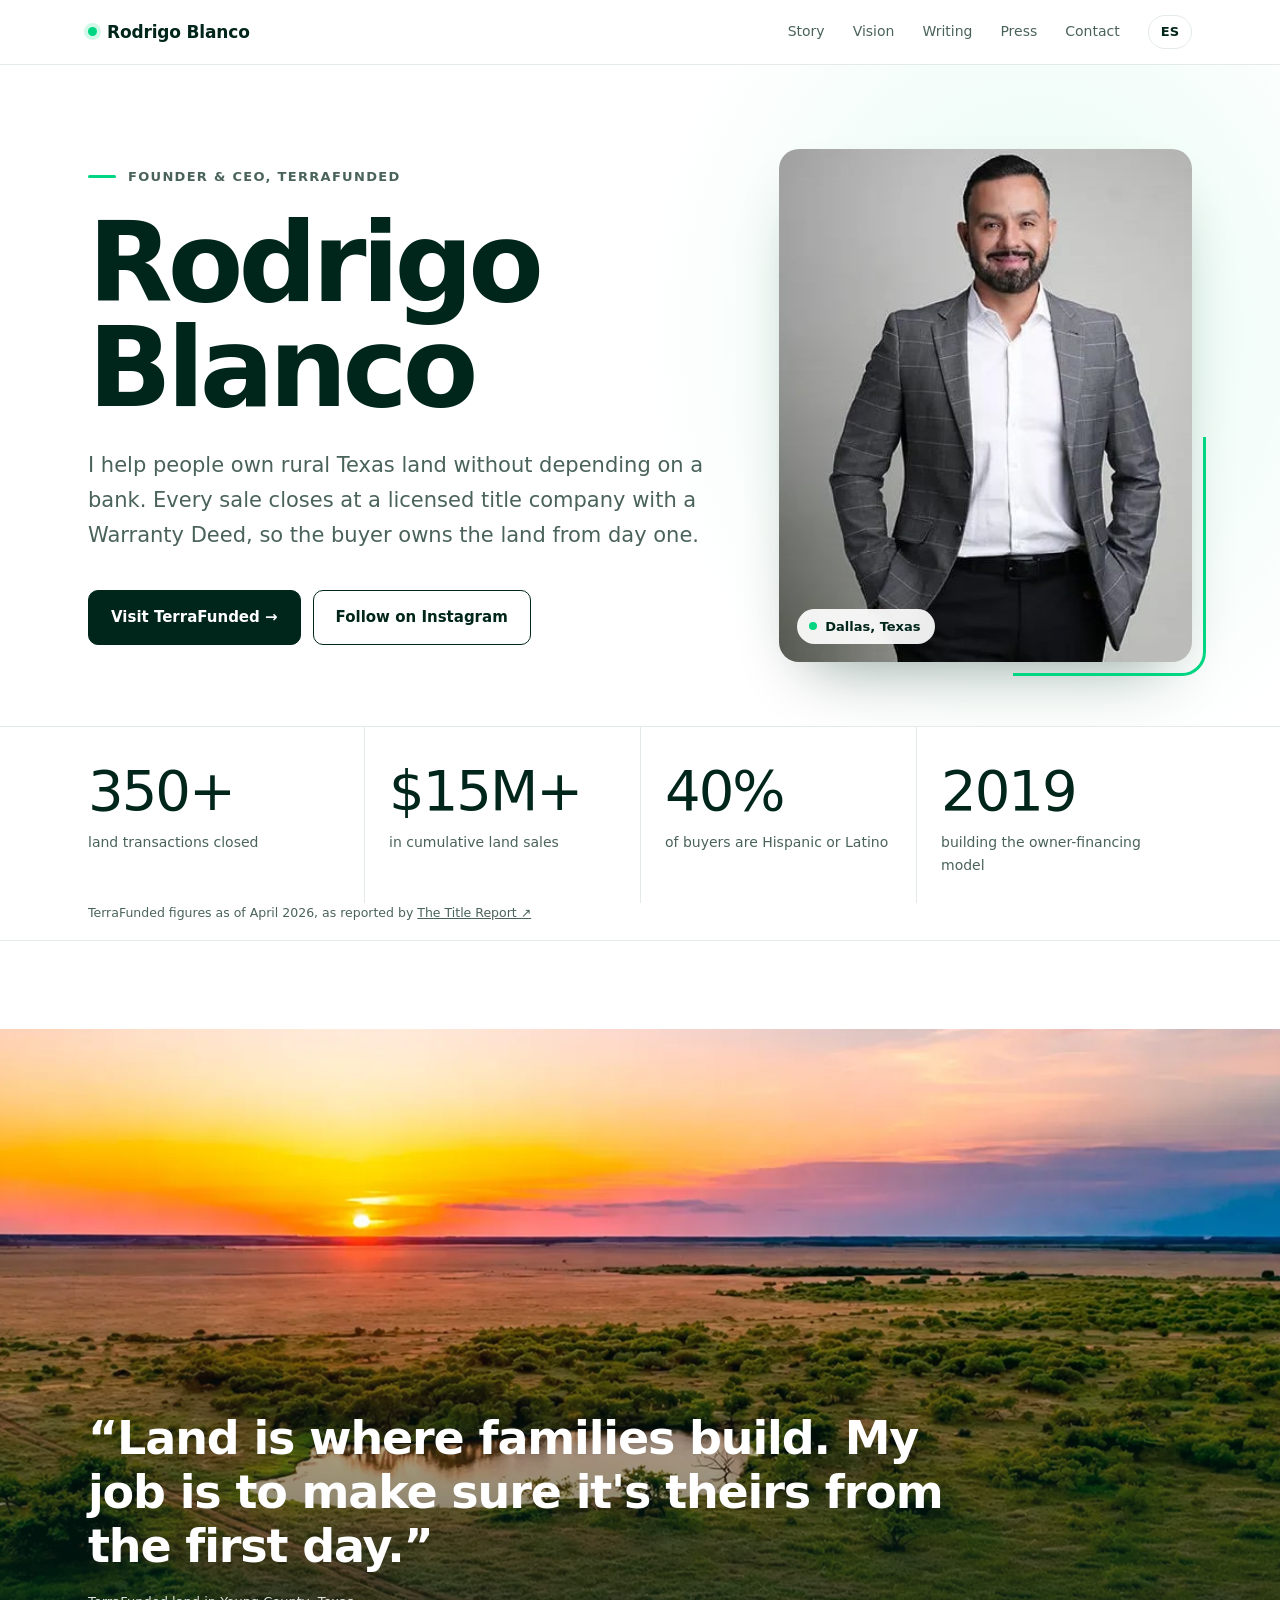
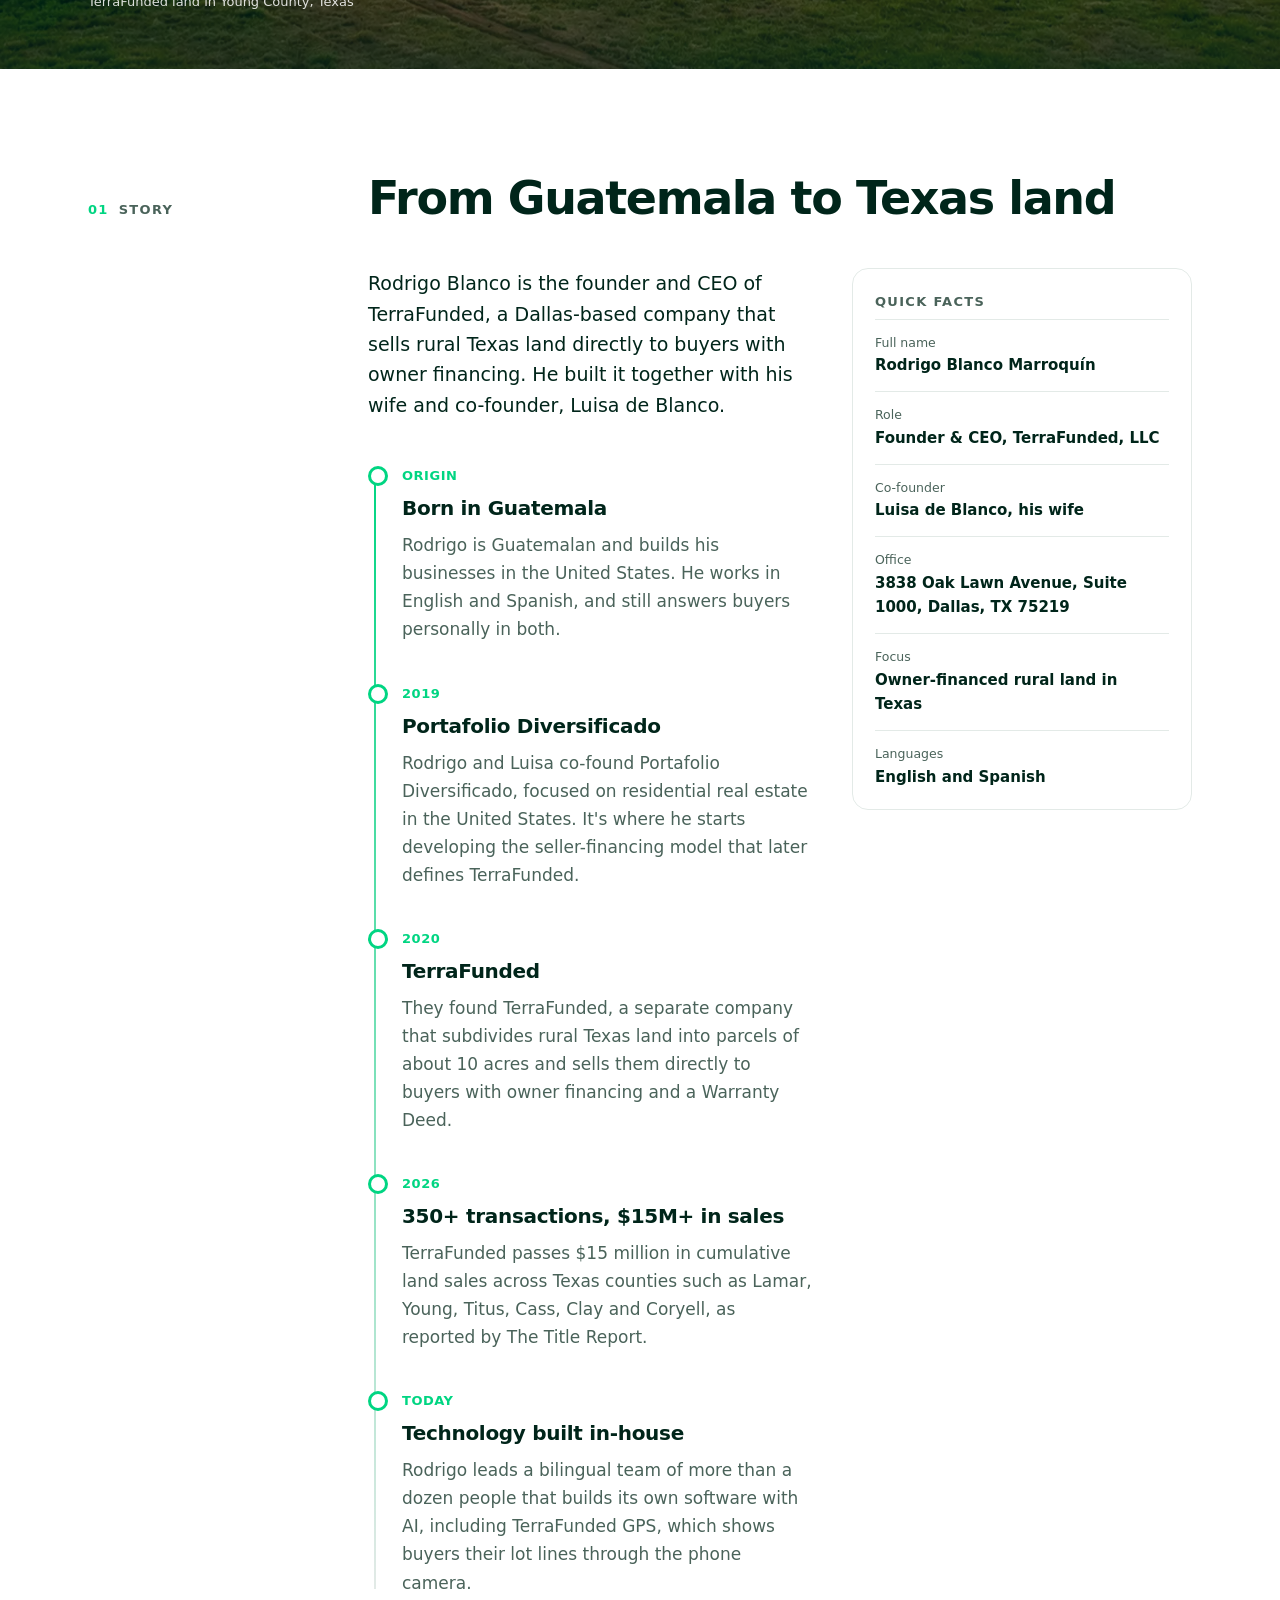
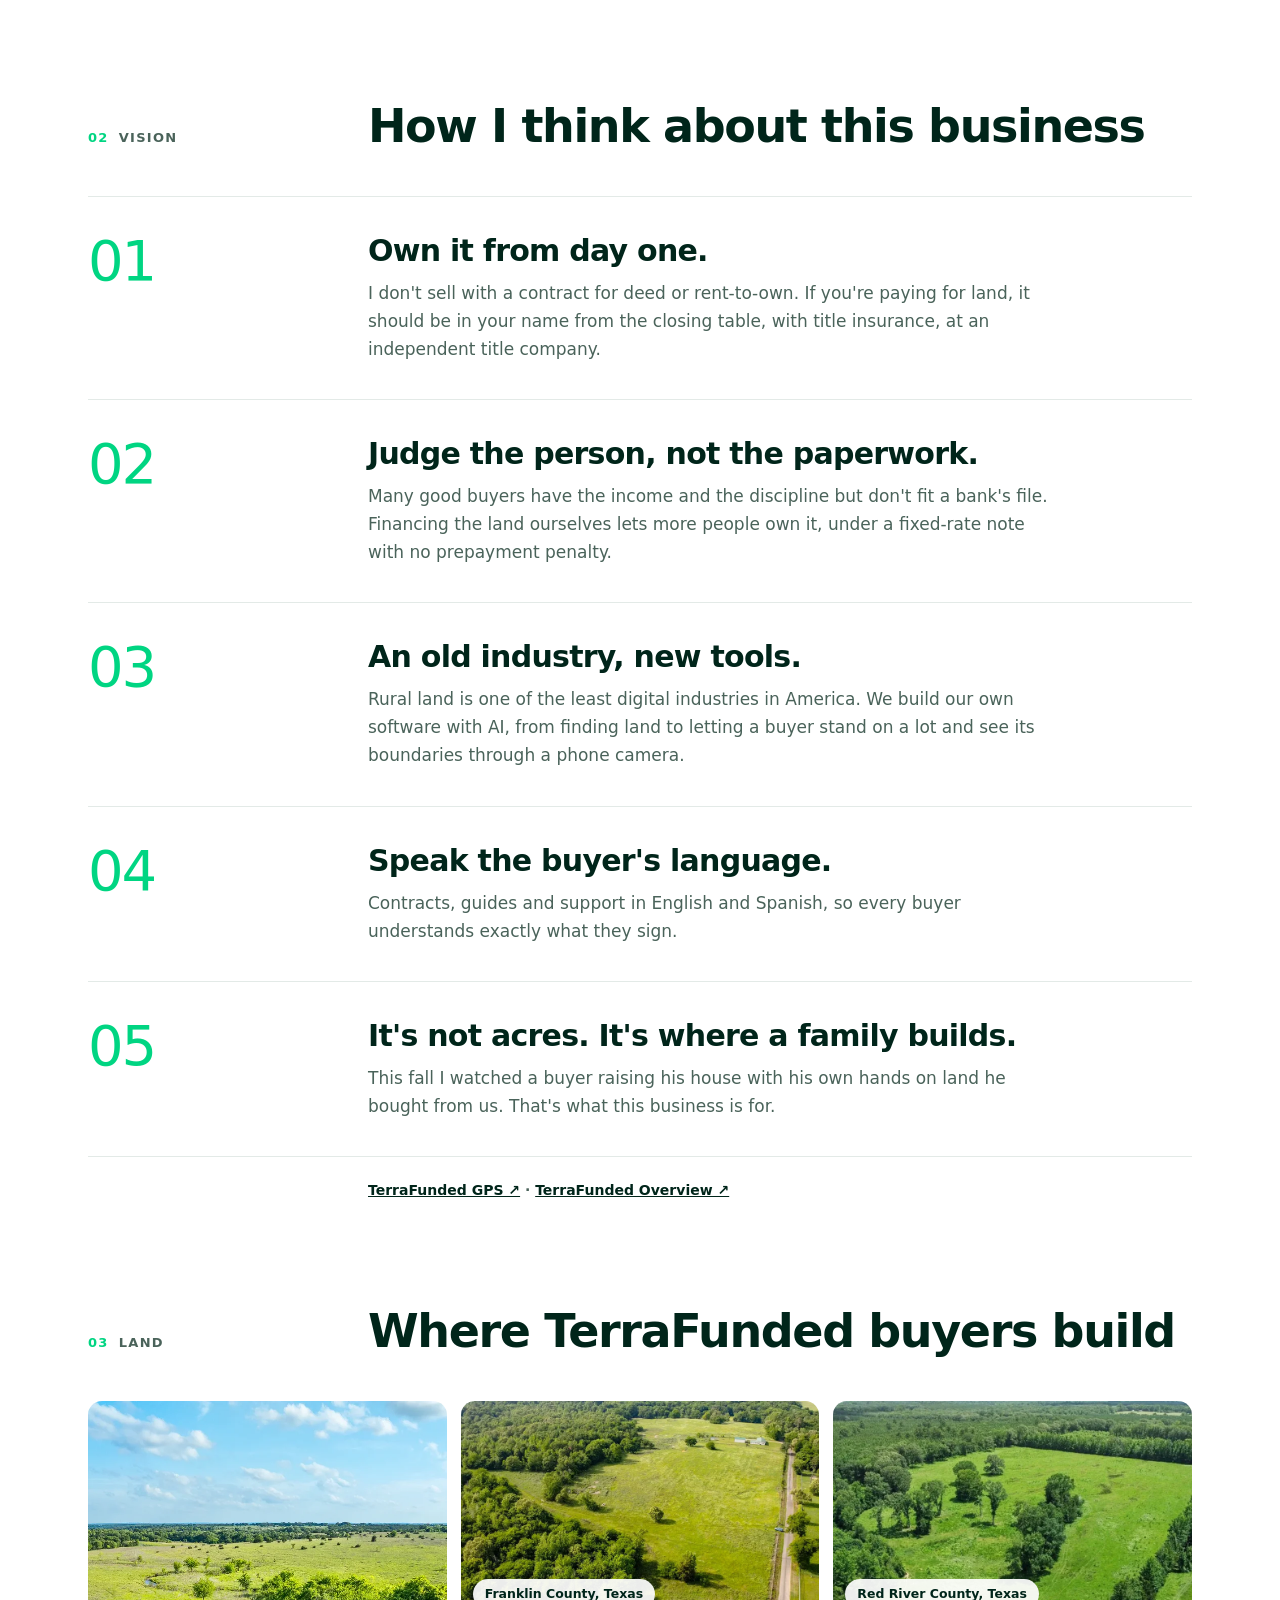
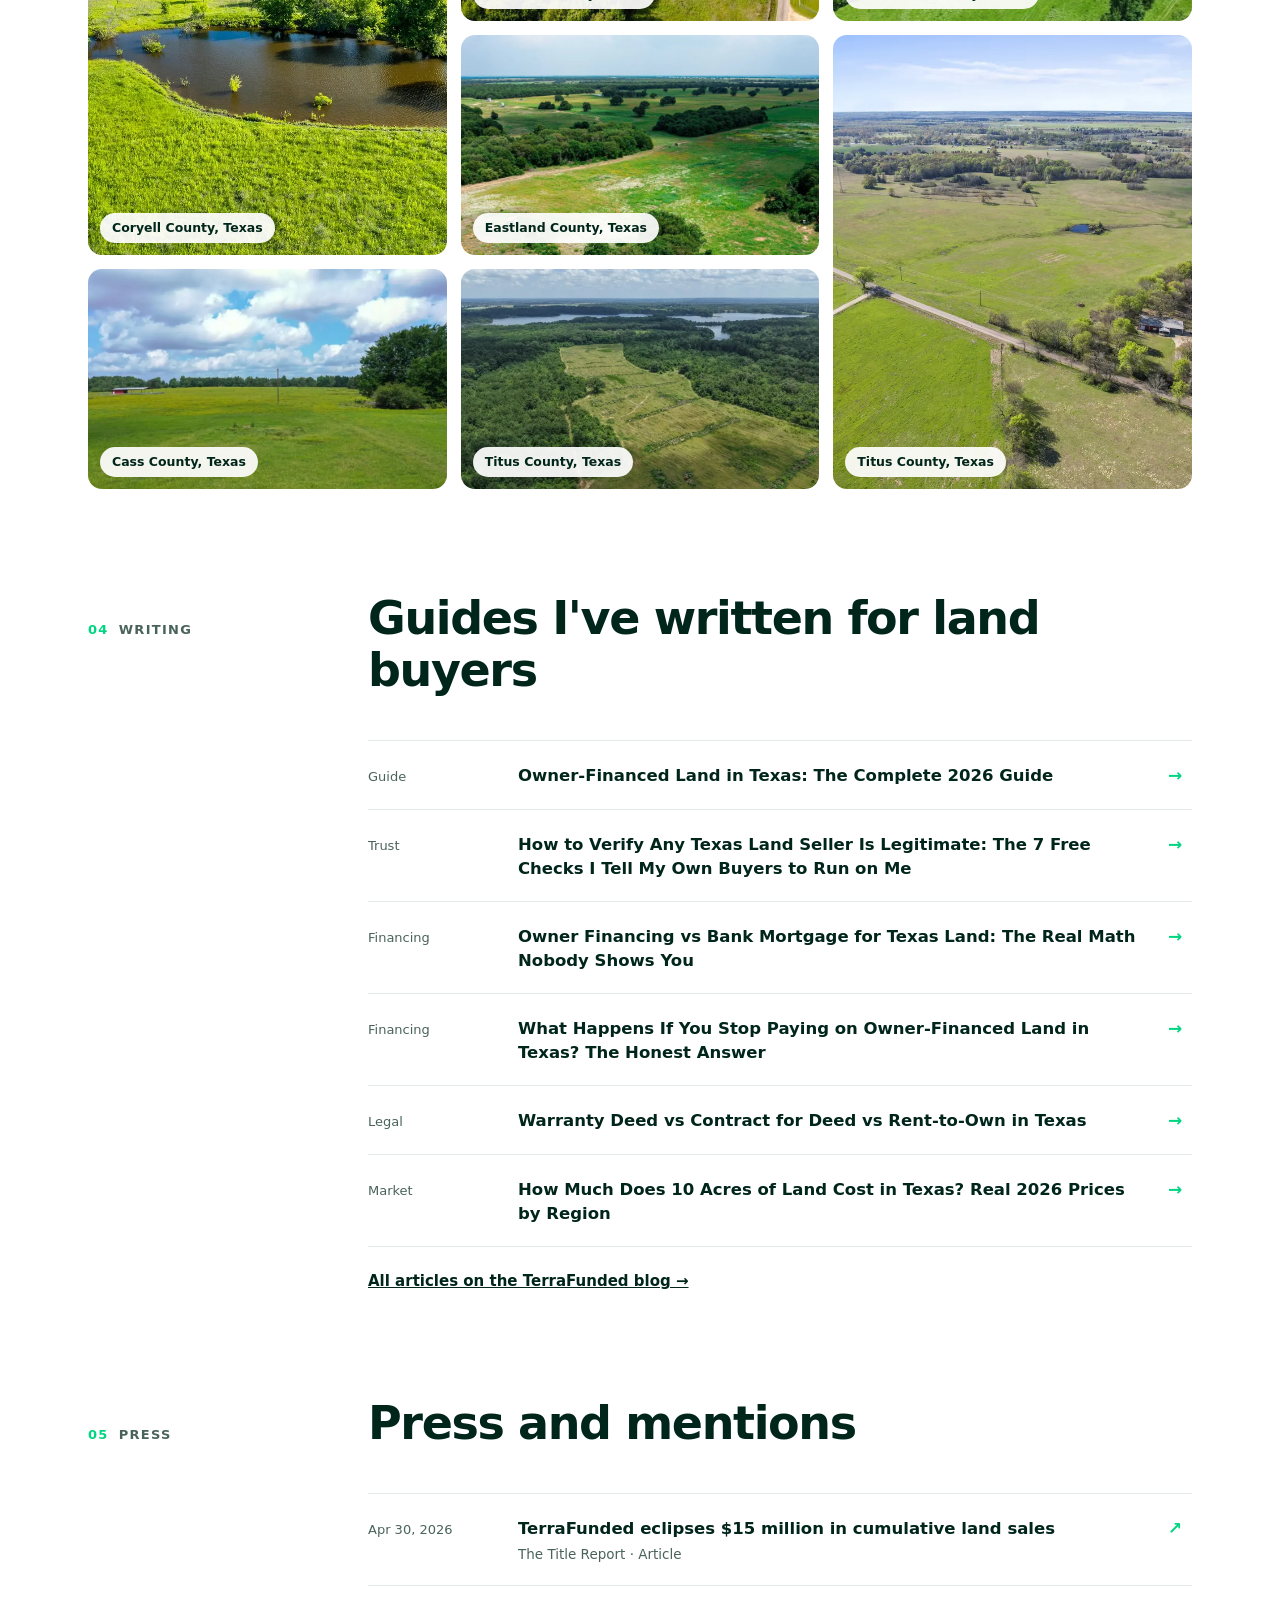
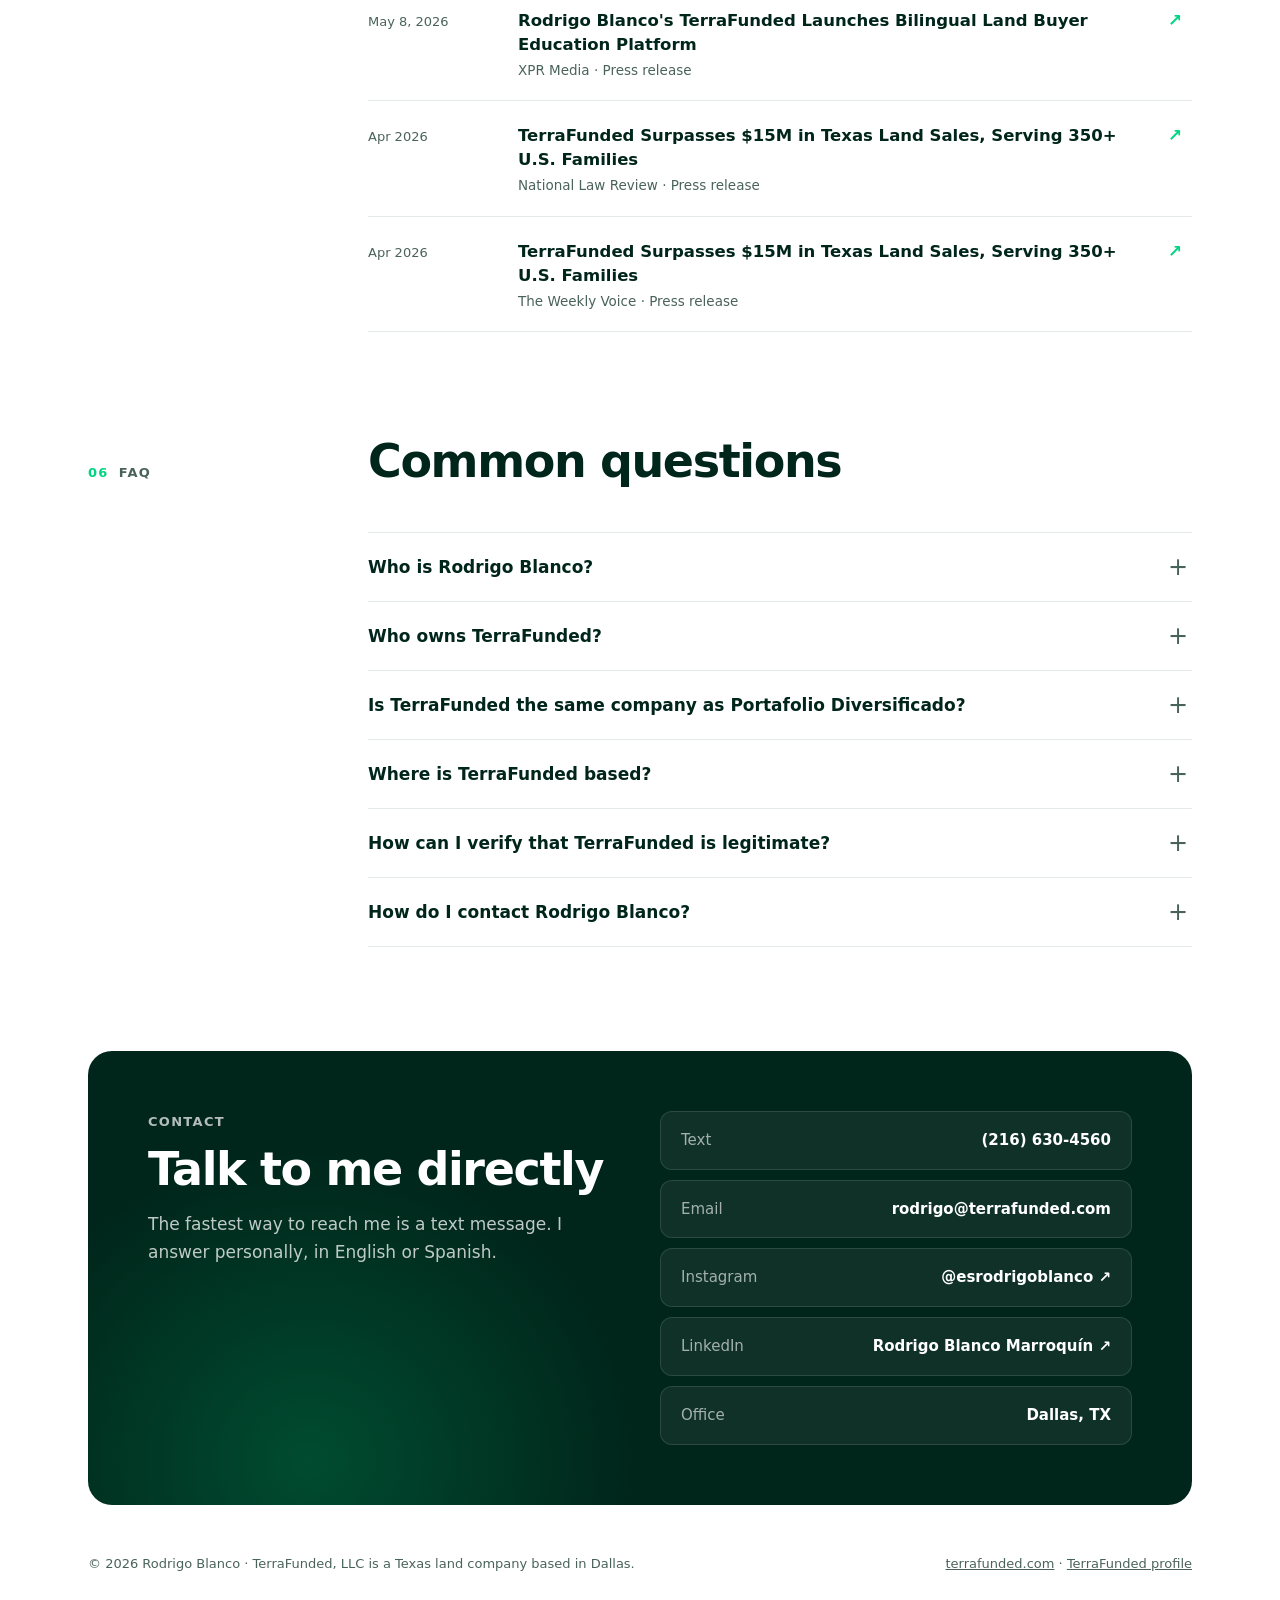
==== index.html @ 0d70174f "feat: personal site for Rodrigo Blanco (EN/ES) with profile schema Static bilingual site: story time" ====
<!DOCTYPE html>
<html lang="en">
<head>
<meta charset="utf-8">
<meta name="viewport" content="width=device-width, initial-scale=1">
<title>Rodrigo Blanco | Founder &amp; CEO of TerraFunded</title>
<meta name="description" content="Rodrigo Blanco is the founder and CEO of TerraFunded, a Dallas company that sells rural Texas land directly to buyers with owner financing. 350+ land transactions and $15M+ in sales.">
<link rel="canonical" href="https://esrodrigoblanco.com/">
<link rel="alternate" hreflang="en" href="https://esrodrigoblanco.com/">
<link rel="alternate" hreflang="es" href="https://esrodrigoblanco.com/es/">
<link rel="alternate" hreflang="x-default" href="https://esrodrigoblanco.com/">
<link rel="me" href="https://www.linkedin.com/in/rodrigoblancomarroquin/">
<link rel="me" href="https://www.instagram.com/esrodrigoblanco/">
<link rel="me" href="https://terrafunded.com/authors/rodrigo-blanco">
<meta name="author" content="Rodrigo Blanco">
<meta name="robots" content="index, follow, max-image-preview:large">
<meta name="theme-color" content="#ffffff">
<meta property="og:type" content="profile">
<meta property="og:site_name" content="Rodrigo Blanco">
<meta property="profile:first_name" content="Rodrigo">
<meta property="profile:last_name" content="Blanco">
<meta property="og:title" content="Rodrigo Blanco | Founder &amp; CEO of TerraFunded">
<meta property="og:description" content="Rodrigo Blanco is the founder and CEO of TerraFunded, a Dallas company that sells rural Texas land directly to buyers with owner financing. 350+ land transactions and $15M+ in sales.">
<meta property="og:url" content="https://esrodrigoblanco.com/">
<meta property="og:image" content="https://esrodrigoblanco.com/og-rodrigo-blanco.jpg">
<meta property="og:image:width" content="1200">
<meta property="og:image:height" content="630">
<meta property="og:locale" content="en_US">
<meta name="twitter:card" content="summary_large_image">
<link rel="icon" href="/favicon.svg" type="image/svg+xml">
<link rel="preload" href="/fonts/montserrat-latin-800-normal.woff2" as="font" type="font/woff2" crossorigin>
<style>@font-face{font-family:Montserrat;font-weight:300;font-display:swap;src:url(/fonts/montserrat-latin-300-normal.woff2) format('woff2')}
@font-face{font-family:Montserrat;font-weight:400;font-display:swap;src:url(/fonts/montserrat-latin-400-normal.woff2) format('woff2')}
@font-face{font-family:Montserrat;font-weight:500;font-display:swap;src:url(/fonts/montserrat-latin-500-normal.woff2) format('woff2')}
@font-face{font-family:Montserrat;font-weight:600;font-display:swap;src:url(/fonts/montserrat-latin-600-normal.woff2) format('woff2')}
@font-face{font-family:Montserrat;font-weight:700;font-display:swap;src:url(/fonts/montserrat-latin-700-normal.woff2) format('woff2')}
@font-face{font-family:Montserrat;font-weight:800;font-display:swap;src:url(/fonts/montserrat-latin-800-normal.woff2) format('woff2')}
:root{--deep:#00251A;--green:#00D582;--soft:#4A635A;--line:#E3EAE7;--tint:#F4F8F6;--max:1160px}
*{box-sizing:border-box;margin:0;padding:0}
html{scroll-behavior:smooth;-webkit-text-size-adjust:100%;scroll-padding-top:72px}
body{font-family:Montserrat,system-ui,sans-serif;color:var(--deep);background:#fff;line-height:1.65;font-size:17px;font-variant-numeric:tabular-nums;-webkit-font-smoothing:antialiased}
a{color:inherit}
img{display:block;max-width:100%;height:auto}
.wrap{max-width:var(--max);margin:0 auto;padding:0 28px}

/* reveal */
.rv{opacity:0;transform:translateY(18px);transition:opacity .7s ease,transform .7s cubic-bezier(.2,.7,.2,1)}
.rv.in{opacity:1;transform:none}
@media (prefers-reduced-motion:reduce){.rv{opacity:1;transform:none;transition:none}html{scroll-behavior:auto}}

/* nav */
header.nav{position:sticky;top:0;z-index:20;background:rgba(255,255,255,.86);backdrop-filter:saturate(1.4) blur(14px);-webkit-backdrop-filter:saturate(1.4) blur(14px);border-bottom:1px solid var(--line)}
.nav .wrap{display:flex;align-items:center;justify-content:space-between;height:64px;gap:24px}
.brand{font-weight:700;text-decoration:none;letter-spacing:-.01em;display:flex;align-items:center;gap:10px}
.brand i{width:9px;height:9px;border-radius:50%;background:var(--green);box-shadow:0 0 0 4px rgba(0,213,130,.18)}
.nav nav{display:flex;gap:28px;align-items:center;font-size:14px;font-weight:500}
.nav nav a{text-decoration:none;color:var(--soft);transition:color .15s}
.nav nav a:hover{color:var(--deep)}
.nav .lang{border:1px solid var(--line);border-radius:999px;padding:5px 12px;color:var(--deep)!important;font-weight:600;font-size:13px}

/* hero */
.hero{padding:84px 0 64px;position:relative;overflow:hidden}
.hero:before{content:"";position:absolute;right:-12%;top:-30%;width:62%;height:140%;background:radial-gradient(closest-side,rgba(0,213,130,.10),rgba(0,213,130,0));pointer-events:none}
.hero .wrap{display:grid;grid-template-columns:1.2fr .8fr;gap:72px;align-items:center;position:relative}
.eyebrow{font-size:13px;font-weight:600;letter-spacing:.1em;text-transform:uppercase;color:var(--soft);display:flex;align-items:center;gap:12px}
.eyebrow:before{content:"";width:28px;height:3px;background:var(--green);border-radius:2px}
h1{font-size:clamp(54px,8.6vw,112px);line-height:.95;font-weight:800;letter-spacing:-.045em;margin:24px 0 28px}
.lede{font-size:clamp(18px,2vw,21px);color:var(--soft);max-width:31em}
.ctas{display:flex;gap:12px;margin-top:38px;flex-wrap:wrap}
.btn{display:inline-flex;align-items:center;gap:8px;padding:14px 22px;border-radius:10px;font-weight:600;font-size:15px;text-decoration:none;border:1px solid var(--deep);transition:transform .15s ease,box-shadow .15s ease;background:#fff}
.btn:hover{transform:translateY(-1px);box-shadow:0 8px 24px -12px rgba(0,37,26,.35)}
.btn.primary{background:var(--deep);color:#fff}
.portrait{position:relative;justify-self:end;width:100%;max-width:420px}
.portrait img{width:100%;border-radius:20px;background:#d9dcdb;box-shadow:0 30px 60px -30px rgba(0,37,26,.45)}
.portrait:after{content:"";position:absolute;right:-14px;bottom:-14px;width:46%;height:46%;border-right:3px solid var(--green);border-bottom:3px solid var(--green);border-radius:0 0 24px 0;pointer-events:none}
.pin{position:absolute;left:18px;bottom:18px;background:rgba(255,255,255,.92);backdrop-filter:blur(8px);-webkit-backdrop-filter:blur(8px);border-radius:999px;padding:7px 14px 7px 12px;font-size:13px;font-weight:600;display:flex;align-items:center;gap:8px}
.pin:before{content:"";width:8px;height:8px;border-radius:50%;background:var(--green)}

/* stats */
.stats{border-top:1px solid var(--line);border-bottom:1px solid var(--line)}
.stats .grid{display:grid;grid-template-columns:repeat(4,1fr)}
.stat{padding:36px 24px 26px;border-left:1px solid var(--line)}
.stat:first-child{border-left:0;padding-left:0}
.stat:nth-child(2){transition-delay:.08s}.stat:nth-child(3){transition-delay:.16s}.stat:nth-child(4){transition-delay:.24s}
.stat b{display:block;font-size:clamp(36px,4.4vw,56px);font-weight:300;letter-spacing:-.035em;line-height:1}
.stat span{display:block;margin-top:12px;font-size:14px;color:var(--soft)}
.note{font-size:12.5px;color:var(--soft);padding:0 0 16px}

/* band */
.band{position:relative;margin-top:88px;height:min(78vh,640px);min-height:420px;overflow:hidden;color:#fff}
.band img{position:absolute;inset:0;width:100%;height:100%;object-fit:cover}
.band:after{content:"";position:absolute;inset:0;background:linear-gradient(180deg,rgba(0,37,26,0) 35%,rgba(0,37,26,.72) 100%)}
.band-txt{position:absolute;left:0;right:0;bottom:56px;z-index:1}
.band-txt p{font-size:clamp(26px,3.6vw,46px);font-weight:600;line-height:1.18;letter-spacing:-.025em;max-width:20em}
.band-txt span{display:block;margin-top:18px;font-size:13px;font-weight:500;opacity:.85}

/* sections */
section.block{padding:104px 0 0}
.head{display:grid;grid-template-columns:240px 1fr;gap:40px;margin-bottom:44px;align-items:baseline}
.k{font-size:13px;font-weight:600;letter-spacing:.1em;text-transform:uppercase;color:var(--soft)}
.k em{font-style:normal;color:var(--green);margin-right:10px}
h2{font-size:clamp(30px,3.8vw,46px);line-height:1.12;font-weight:700;letter-spacing:-.03em}

/* story */
.story{display:grid;grid-template-columns:240px 1fr 340px;gap:40px}
.story>div{grid-column:2}
.story .facts{grid-column:3}
.intro{font-size:19px;line-height:1.6;margin-bottom:40px;max-width:34em}
.tl{list-style:none;position:relative;padding-left:34px}
.tl:before{content:"";position:absolute;left:6px;top:8px;bottom:8px;width:2px;background:linear-gradient(var(--green),var(--line))}
.tl li{position:relative;padding-bottom:34px}
.tl li:last-child{padding-bottom:0}
.tl li:before{content:"";position:absolute;left:-34px;top:6px;width:14px;height:14px;border-radius:50%;background:#fff;border:3px solid var(--green)}
.when{font-size:13px;font-weight:700;color:var(--green);letter-spacing:.04em;text-transform:uppercase}
.tl h3{font-size:20px;font-weight:700;letter-spacing:-.015em;margin:4px 0 6px}
.tl p{color:var(--soft);max-width:36em}
dl.facts{border:1px solid var(--line);border-radius:16px;padding:6px 22px;align-self:start;position:sticky;top:96px}
dl.facts h3{font-size:13px;font-weight:600;letter-spacing:.1em;text-transform:uppercase;color:var(--soft);padding:16px 0 6px}
dl.facts div{padding:13px 0;border-top:1px solid var(--line)}
dl.facts dt{font-size:12.5px;color:var(--soft)}
dl.facts dd{font-weight:600;font-size:15px}

/* vision */
.vision{list-style:none;border-top:1px solid var(--line)}
.vision li{display:grid;grid-template-columns:240px 1fr;gap:40px;padding:36px 0;border-bottom:1px solid var(--line)}
.vn{font-size:56px;font-weight:200;line-height:1;color:var(--green);letter-spacing:-.04em}
.vision h3{font-size:clamp(22px,2.6vw,30px);font-weight:700;letter-spacing:-.025em;line-height:1.2;margin-bottom:10px}
.vision p{color:var(--soft);font-size:17px;max-width:40em}
.techl{margin:22px 0 0 280px;font-size:14px;font-weight:600;color:var(--soft)}
.techl a{color:var(--deep)}

/* gallery */
.gallery{display:grid;grid-template-columns:repeat(3,1fr);grid-auto-rows:220px;gap:14px}
.gallery figure{position:relative;overflow:hidden;border-radius:14px;background:var(--tint)}
.gallery figure.tall{grid-row:span 2}
.gallery img{width:100%;height:100%;object-fit:cover;transition:transform 1.2s cubic-bezier(.2,.7,.2,1)}
.gallery figure:hover img{transform:scale(1.04)}
.gallery figcaption{position:absolute;left:12px;bottom:12px;background:rgba(255,255,255,.92);border-radius:999px;padding:5px 12px;font-size:12.5px;font-weight:600}

/* rows */
.rows{list-style:none;border-top:1px solid var(--line);margin-left:280px}
.rows li{border-bottom:1px solid var(--line)}
.rows a{display:grid;grid-template-columns:130px 1fr 24px;gap:20px;padding:20px 0;text-decoration:none;align-items:baseline}
.rows a:hover .t{color:var(--soft)}
.rows a:hover .arr{transform:translateX(3px)}
.rows .tag{font-size:13px;color:var(--soft);font-weight:500}
.rows .t{font-weight:600;font-size:16.5px;line-height:1.45}
.rows .t small{display:block;font-weight:400;font-size:13.5px;color:var(--soft);margin-top:4px}
.rows .arr{color:var(--green);font-weight:700;transition:transform .15s}
.more{display:inline-block;margin:22px 0 0 280px;font-weight:600;font-size:15px}

/* faq */
.faq{margin-left:280px}
details{border-bottom:1px solid var(--line)}
details:first-of-type{border-top:1px solid var(--line)}
summary{list-style:none;cursor:pointer;padding:20px 40px 20px 0;font-weight:600;font-size:17px;position:relative}
summary::-webkit-details-marker{display:none}
summary:after{content:"+";position:absolute;right:4px;top:15px;font-size:24px;font-weight:300;color:var(--soft)}
details[open] summary:after{content:"−"}
details p{padding:0 0 22px;color:var(--soft);max-width:44em}

/* contact */
.contact{margin-top:104px;background:var(--deep);color:#fff;border-radius:24px;padding:60px;display:grid;grid-template-columns:1fr 1fr;gap:40px;position:relative;overflow:hidden}
.contact:before{content:"";position:absolute;left:-10%;bottom:-60%;width:60%;height:140%;background:radial-gradient(closest-side,rgba(0,213,130,.22),rgba(0,213,130,0));pointer-events:none}
.contact>*{position:relative}
.contact .k{color:rgba(255,255,255,.7)}
.contact h2{margin-top:12px}
.cp{color:rgba(255,255,255,.75);margin-top:14px;max-width:26em}
.channels{display:grid;gap:10px;align-content:start}
.channels a,.channels div{display:flex;justify-content:space-between;gap:16px;background:rgba(255,255,255,.06);border:1px solid rgba(255,255,255,.12);border-radius:12px;padding:16px 20px;text-decoration:none;font-weight:600;font-size:15px;transition:background .15s}
.channels a:hover{background:rgba(255,255,255,.11)}
.channels span{color:rgba(255,255,255,.62);font-weight:500}
footer{padding:48px 0 56px;font-size:13px;color:var(--soft)}
footer .wrap{display:flex;justify-content:space-between;gap:20px;flex-wrap:wrap}
footer a{color:var(--soft)}

@media (max-width:1000px){
 .story{grid-template-columns:1fr}
 .story>div,.story .facts{grid-column:auto}
 dl.facts{position:static}
 .rows,.faq{margin-left:0}
 .more,.techl{margin-left:0}
 .vision li{grid-template-columns:90px 1fr;gap:20px}
 .vn{font-size:40px}
 .head{grid-template-columns:1fr;gap:12px;margin-bottom:30px}
}
@media (max-width:820px){
 .nav nav a:not(.lang){display:none}
 .hero{padding:44px 0 48px}
 .hero .wrap{grid-template-columns:1fr;gap:44px}
 .portrait{justify-self:start;max-width:340px}
 .stats .grid{grid-template-columns:1fr 1fr}
 .stat{padding:26px 16px 22px 0;border-left:0;border-top:1px solid var(--line)}
 .stat:nth-child(-n+2){border-top:0}
 .stat:nth-child(even){padding-left:18px;border-left:1px solid var(--line)}
 .band{margin-top:64px;height:520px;min-height:0}
 .band-txt{bottom:36px}
 section.block{padding-top:80px}
 .gallery{grid-template-columns:1fr 1fr;grid-auto-rows:160px;gap:10px}
 .contact{grid-template-columns:1fr;padding:34px 24px;margin-top:80px;gap:28px}
 .rows a{grid-template-columns:1fr 20px;gap:6px 14px}
 .rows .tag{grid-column:1/-1}
}
@media (max-width:440px){
 .wrap{padding:0 20px}
 .gallery{grid-template-columns:1fr;grid-auto-rows:200px}
 .gallery figure.tall{grid-row:span 1}
 .channels a,.channels div{flex-direction:column;gap:2px}
 .vision li{grid-template-columns:1fr;gap:8px}
}
</style>
<script type="application/ld+json">
{
 "@context": "https://schema.org",
 "@graph": [
  {
   "@type": "WebSite",
   "@id": "https://esrodrigoblanco.com/#website",
   "url": "https://esrodrigoblanco.com/",
   "name": "Rodrigo Blanco",
   "inLanguage": [
    "en",
    "es"
   ],
   "about": {
    "@id": "https://esrodrigoblanco.com/#person"
   }
  },
  {
   "@type": "ProfilePage",
   "@id": "https://esrodrigoblanco.com/#profilepage",
   "url": "https://esrodrigoblanco.com/",
   "name": "Rodrigo Blanco | Founder & CEO of TerraFunded",
   "description": "Rodrigo Blanco is the founder and CEO of TerraFunded, a Dallas company that sells rural Texas land directly to buyers with owner financing. 350+ land transactions and $15M+ in sales.",
   "inLanguage": "en",
   "isPartOf": {
    "@id": "https://esrodrigoblanco.com/#website"
   },
   "mainEntity": {
    "@id": "https://esrodrigoblanco.com/#person"
   },
   "dateModified": "2026-11-08"
  },
  {
   "@type": "Person",
   "@id": "https://esrodrigoblanco.com/#person",
   "name": "Rodrigo Blanco",
   "alternateName": "Rodrigo Blanco Marroquín",
   "givenName": "Rodrigo",
   "familyName": "Blanco",
   "jobTitle": "Founder & CEO",
   "description": "Rodrigo Blanco is the founder and CEO of TerraFunded, a Dallas company that sells rural Texas land directly to buyers with owner financing. 350+ land transactions and $15M+ in sales.",
   "url": "https://esrodrigoblanco.com/",
   "image": "https://esrodrigoblanco.com/rodrigo-blanco-square.jpg",
   "email": "mailto:rodrigo@terrafunded.com",
   "worksFor": {
    "@type": "Organization",
    "@id": "https://terrafunded.com/#organization",
    "name": "TerraFunded",
    "legalName": "TerraFunded, LLC",
    "url": "https://terrafunded.com"
   },
   "workLocation": {
    "@type": "Place",
    "address": {
     "@type": "PostalAddress",
     "streetAddress": "3838 Oak Lawn Avenue, Suite 1000",
     "addressLocality": "Dallas",
     "addressRegion": "TX",
     "postalCode": "75219",
     "addressCountry": "US"
    }
   },
   "spouse": {
    "@type": "Person",
    "@id": "https://terrafunded.com/about-us/luisa-de-blanco#person",
    "name": "Luisa de Blanco"
   },
   "knowsAbout": [
    "Owner financing",
    "Seller financing",
    "Rural land in Texas",
    "Land subdivision",
    "Warranty deeds",
    "Real estate notes"
   ],
   "knowsLanguage": [
    "en",
    "es"
   ],
   "sameAs": [
    "https://terrafunded.com/authors/rodrigo-blanco",
    "https://www.linkedin.com/in/rodrigoblancomarroquin/",
    "https://www.instagram.com/esrodrigoblanco/"
   ]
  },
  {
   "@type": "FAQPage",
   "@id": "https://esrodrigoblanco.com/#faq",
   "inLanguage": "en",
   "mainEntity": [
    {
     "@type": "Question",
     "name": "Who is Rodrigo Blanco?",
     "acceptedAnswer": {
      "@type": "Answer",
      "text": "Rodrigo Blanco (Rodrigo Blanco Marroquín) is the founder and CEO of TerraFunded, a Dallas-based company that sells rural Texas land directly to buyers with owner financing. TerraFunded has closed more than 350 land transactions and passed $15 million in cumulative sales."
     }
    },
    {
     "@type": "Question",
     "name": "Who owns TerraFunded?",
     "acceptedAnswer": {
      "@type": "Answer",
      "text": "TerraFunded, LLC was founded in 2020 by Rodrigo Blanco and his wife and co-founder, Luisa de Blanco. Rodrigo serves as Founder & CEO."
     }
    },
    {
     "@type": "Question",
     "name": "Is TerraFunded the same company as Portafolio Diversificado?",
     "acceptedAnswer": {
      "@type": "Answer",
      "text": "No. Rodrigo and Luisa Blanco co-founded both, but they are separate companies. TerraFunded, LLC sells rural Texas land with owner financing. Portafolio Diversificado is focused on residential real estate."
     }
    },
    {
     "@type": "Question",
     "name": "Where is TerraFunded based?",
     "acceptedAnswer": {
      "@type": "Answer",
      "text": "TerraFunded's office is at 3838 Oak Lawn Avenue, Suite 1000, Dallas, TX 75219. Its land is in rural Texas counties such as Lamar, Young, Titus, Cass, Clay and Coryell."
     }
    },
    {
     "@type": "Question",
     "name": "How can I verify that TerraFunded is legitimate?",
     "acceptedAnswer": {
      "@type": "Answer",
      "text": "Every sale closes at an independent, licensed Texas title company, and the buyer receives a recorded Warranty Deed. TerraFunded publishes a step-by-step verification guide at terrafunded.com/verify-terrafunded."
     }
    },
    {
     "@type": "Question",
     "name": "How do I contact Rodrigo Blanco?",
     "acceptedAnswer": {
      "@type": "Answer",
      "text": "By text at (216) 630-4560 or by email at rodrigo@terrafunded.com. Rodrigo answers personally in English and Spanish."
     }
    }
   ]
  }
 ]
}
</script>
</head>
<body>
<header class="nav"><div class="wrap">
 <a class="brand" href="/"><i></i>Rodrigo Blanco</a>
 <nav aria-label="Main"><a href="#story">Story</a><a href="#vision">Vision</a><a href="#writing">Writing</a><a href="#press">Press</a><a href="#contact">Contact</a><a class="lang" href="/es/" hreflang="es" lang="es">ES</a></nav>
</div></header>
<main>
<section class="hero"><div class="wrap">
 <div class="hero-txt">
  <p class="eyebrow">Founder &amp; CEO, TerraFunded</p>
  <h1>Rodrigo<br>Blanco</h1>
  <p class="lede">I help people own rural Texas land without depending on a bank. Every sale closes at a licensed title company with a Warranty Deed, so the buyer owns the land from day one.</p>
  <div class="ctas"><a class="btn primary" href="https://terrafunded.com" rel="noopener">Visit TerraFunded →</a><a class="btn" href="https://www.instagram.com/esrodrigoblanco/" rel="me noopener">Follow on Instagram</a></div>
 </div>
 <div class="portrait"><img src="/rodrigo-blanco.jpg" width="375" height="466" alt="Rodrigo Blanco, founder and CEO of TerraFunded"><span class="pin">Dallas, Texas</span></div>
</div></section>

<div class="stats"><div class="wrap"><div class="grid"><div class="stat rv"><b>350+</b><span>land transactions closed</span></div><div class="stat rv"><b>$15M+</b><span>in cumulative land sales</span></div><div class="stat rv"><b>40%</b><span>of buyers are Hispanic or Latino</span></div><div class="stat rv"><b>2019</b><span>building the owner-financing model</span></div></div>
 <p class="note">TerraFunded figures as of April 2026, as reported by <a href="https://www.thetitlereport.com/TTR/Articles/97176.aspx" rel="noopener">The Title Report ↗</a></p></div></div>

<section class="band" aria-label="TerraFunded land in Young County, Texas">
 <img src="/land/young-county-sunset.webp" width="1550" height="700" alt="TerraFunded land in Young County, Texas">
 <div class="band-txt wrap"><p class="rv">“Land is where families build. My job is to make sure it&#x27;s theirs from the first day.”</p><span>TerraFunded land in Young County, Texas</span></div>
</section>

<section class="block" id="story"><div class="wrap">
 <div class="head"><p class="k"><em>01</em>Story</p><h2>From Guatemala to Texas land</h2></div>
 <div class="story">
  <div><p class="intro">Rodrigo Blanco is the founder and CEO of TerraFunded, a Dallas-based company that sells rural Texas land directly to buyers with owner financing. He built it together with his wife and co-founder, Luisa de Blanco.</p><ol class="tl"><li class="rv"><span class="when">Origin</span><h3>Born in Guatemala</h3><p>Rodrigo is Guatemalan and builds his businesses in the United States. He works in English and Spanish, and still answers buyers personally in both.</p></li><li class="rv"><span class="when">2019</span><h3>Portafolio Diversificado</h3><p>Rodrigo and Luisa co-found Portafolio Diversificado, focused on residential real estate in the United States. It&#x27;s where he starts developing the seller-financing model that later defines TerraFunded.</p></li><li class="rv"><span class="when">2020</span><h3>TerraFunded</h3><p>They found TerraFunded, a separate company that subdivides rural Texas land into parcels of about 10 acres and sells them directly to buyers with owner financing and a Warranty Deed.</p></li><li class="rv"><span class="when">2026</span><h3>350+ transactions, $15M+ in sales</h3><p>TerraFunded passes $15 million in cumulative land sales across Texas counties such as Lamar, Young, Titus, Cass, Clay and Coryell, as reported by The Title Report.</p></li><li class="rv"><span class="when">Today</span><h3>Technology built in-house</h3><p>Rodrigo leads a bilingual team of more than a dozen people that builds its own software with AI, including TerraFunded GPS, which shows buyers their lot lines through the phone camera.</p></li></ol></div>
  <dl class="facts rv"><h3>Quick facts</h3><div><dt>Full name</dt><dd>Rodrigo Blanco Marroquín</dd></div><div><dt>Role</dt><dd>Founder &amp; CEO, TerraFunded, LLC</dd></div><div><dt>Co-founder</dt><dd>Luisa de Blanco, his wife</dd></div><div><dt>Office</dt><dd>3838 Oak Lawn Avenue, Suite 1000, Dallas, TX 75219</dd></div><div><dt>Focus</dt><dd>Owner-financed rural land in Texas</dd></div><div><dt>Languages</dt><dd>English and Spanish</dd></div></dl>
 </div>
</div></section>

<section class="block" id="vision"><div class="wrap">
 <div class="head"><p class="k"><em>02</em>Vision</p><h2>How I think about this business</h2></div>
 <ol class="vision"><li class="rv"><span class="vn">01</span><div><h3>Own it from day one.</h3><p>I don&#x27;t sell with a contract for deed or rent-to-own. If you&#x27;re paying for land, it should be in your name from the closing table, with title insurance, at an independent title company.</p></div></li><li class="rv"><span class="vn">02</span><div><h3>Judge the person, not the paperwork.</h3><p>Many good buyers have the income and the discipline but don&#x27;t fit a bank&#x27;s file. Financing the land ourselves lets more people own it, under a fixed-rate note with no prepayment penalty.</p></div></li><li class="rv"><span class="vn">03</span><div><h3>An old industry, new tools.</h3><p>Rural land is one of the least digital industries in America. We build our own software with AI, from finding land to letting a buyer stand on a lot and see its boundaries through a phone camera.</p></div></li><li class="rv"><span class="vn">04</span><div><h3>Speak the buyer&#x27;s language.</h3><p>Contracts, guides and support in English and Spanish, so every buyer understands exactly what they sign.</p></div></li><li class="rv"><span class="vn">05</span><div><h3>It&#x27;s not acres. It&#x27;s where a family builds.</h3><p>This fall I watched a buyer raising his house with his own hands on land he bought from us. That&#x27;s what this business is for.</p></div></li></ol>
 <p class="techl"><a href="https://terrafunded.com/gps" rel="noopener">TerraFunded GPS ↗</a> · <a href="https://overview.terrafunded.com" rel="noopener">TerraFunded Overview ↗</a></p>
</div></section>

<section class="block" id="land"><div class="wrap">
 <div class="head"><p class="k"><em>03</em>Land</p><h2>Where TerraFunded buyers build</h2></div>
 <div class="gallery"><figure class="rv tall"><img src="/land/coryell-county.webp" width="1200" height="899" loading="lazy" decoding="async" alt="Where TerraFunded buyers build: Coryell County, Texas"><figcaption>Coryell County, Texas</figcaption></figure><figure class="rv "><img src="/land/franklin-county.webp" width="1200" height="542" loading="lazy" decoding="async" alt="Where TerraFunded buyers build: Franklin County, Texas"><figcaption>Franklin County, Texas</figcaption></figure><figure class="rv "><img src="/land/red-river-county.webp" width="1200" height="542" loading="lazy" decoding="async" alt="Where TerraFunded buyers build: Red River County, Texas"><figcaption>Red River County, Texas</figcaption></figure><figure class="rv "><img src="/land/eastland-county.webp" width="1200" height="542" loading="lazy" decoding="async" alt="Where TerraFunded buyers build: Eastland County, Texas"><figcaption>Eastland County, Texas</figcaption></figure><figure class="rv tall"><img src="/land/titus-county.webp" width="1200" height="800" loading="lazy" decoding="async" alt="Where TerraFunded buyers build: Titus County, Texas"><figcaption>Titus County, Texas</figcaption></figure><figure class="rv "><img src="/land/cass-county.webp" width="1200" height="664" loading="lazy" decoding="async" alt="Where TerraFunded buyers build: Cass County, Texas"><figcaption>Cass County, Texas</figcaption></figure><figure class="rv "><img src="/land/titus-county-lake.webp" width="1200" height="664" loading="lazy" decoding="async" alt="Where TerraFunded buyers build: Titus County, Texas"><figcaption>Titus County, Texas</figcaption></figure></div>
</div></section>

<section class="block" id="writing"><div class="wrap">
 <div class="head"><p class="k"><em>04</em>Writing</p><h2>Guides I&#x27;ve written for land buyers</h2></div>
 <ul class="rows"><li><a href="https://terrafunded.com/owner-financed-land-texas" rel="author noopener"><span class=tag>Guide</span><span class=t>Owner-Financed Land in Texas: The Complete 2026 Guide</span><span class=arr>→</span></a></li><li><a href="https://terrafunded.com/blog/how-to-verify-texas-land-seller-legitimate-2026" rel="author noopener"><span class=tag>Trust</span><span class=t>How to Verify Any Texas Land Seller Is Legitimate: The 7 Free Checks I Tell My Own Buyers to Run on Me</span><span class=arr>→</span></a></li><li><a href="https://terrafunded.com/blog/owner-financing-vs-bank-mortgage-texas-land-2026" rel="author noopener"><span class=tag>Financing</span><span class=t>Owner Financing vs Bank Mortgage for Texas Land: The Real Math Nobody Shows You</span><span class=arr>→</span></a></li><li><a href="https://terrafunded.com/blog/stop-paying-owner-financed-land-texas-2026" rel="author noopener"><span class=tag>Financing</span><span class=t>What Happens If You Stop Paying on Owner-Financed Land in Texas? The Honest Answer</span><span class=arr>→</span></a></li><li><a href="https://terrafunded.com/blog/warranty-deed-vs-contract-for-deed-texas-2026" rel="author noopener"><span class=tag>Legal</span><span class=t>Warranty Deed vs Contract for Deed vs Rent-to-Own in Texas</span><span class=arr>→</span></a></li><li><a href="https://terrafunded.com/blog/how-much-does-10-acres-cost-texas-2026" rel="author noopener"><span class=tag>Market</span><span class=t>How Much Does 10 Acres of Land Cost in Texas? Real 2026 Prices by Region</span><span class=arr>→</span></a></li></ul><a class="more" href="https://terrafunded.com/blog" rel="noopener">All articles on the TerraFunded blog →</a>
</div></section>

<section class="block" id="press"><div class="wrap">
 <div class="head"><p class="k"><em>05</em>Press</p><h2>Press and mentions</h2></div>
 <ul class="rows"><li><a href="https://www.thetitlereport.com/TTR/Articles/97176.aspx" rel="noopener"><span class=tag>Apr 30, 2026</span><span class=t>TerraFunded eclipses $15 million in cumulative land sales<small>The Title Report · Article</small></span><span class=arr>↗</span></a></li><li><a href="https://xpr.media/?p=788051" rel="noopener"><span class=tag>May 8, 2026</span><span class=t>Rodrigo Blanco&#x27;s TerraFunded Launches Bilingual Land Buyer Education Platform<small>XPR Media · Press release</small></span><span class=arr>↗</span></a></li><li><a href="https://natlawreview.com/press-releases/terrafunded-surpasses-15m-texas-land-sales-serving-350-us-families" rel="noopener"><span class=tag>Apr 2026</span><span class=t>TerraFunded Surpasses $15M in Texas Land Sales, Serving 350+ U.S. Families<small>National Law Review · Press release</small></span><span class=arr>↗</span></a></li><li><a href="https://weeklyvoice.com/terrafunded-surpasses-15m-in-texas-land-sales-serving-350-u-s-families/" rel="noopener"><span class=tag>Apr 2026</span><span class=t>TerraFunded Surpasses $15M in Texas Land Sales, Serving 350+ U.S. Families<small>The Weekly Voice · Press release</small></span><span class=arr>↗</span></a></li></ul>
</div></section>

<section class="block" id="faq"><div class="wrap">
 <div class="head"><p class="k"><em>06</em>FAQ</p><h2>Common questions</h2></div>
 <div class="faq"><details><summary>Who is Rodrigo Blanco?</summary><p>Rodrigo Blanco (Rodrigo Blanco Marroquín) is the founder and CEO of TerraFunded, a Dallas-based company that sells rural Texas land directly to buyers with owner financing. TerraFunded has closed more than 350 land transactions and passed $15 million in cumulative sales.</p></details><details><summary>Who owns TerraFunded?</summary><p>TerraFunded, LLC was founded in 2020 by Rodrigo Blanco and his wife and co-founder, Luisa de Blanco. Rodrigo serves as Founder &amp; CEO.</p></details><details><summary>Is TerraFunded the same company as Portafolio Diversificado?</summary><p>No. Rodrigo and Luisa Blanco co-founded both, but they are separate companies. TerraFunded, LLC sells rural Texas land with owner financing. Portafolio Diversificado is focused on residential real estate.</p></details><details><summary>Where is TerraFunded based?</summary><p>TerraFunded&#x27;s office is at 3838 Oak Lawn Avenue, Suite 1000, Dallas, TX 75219. Its land is in rural Texas counties such as Lamar, Young, Titus, Cass, Clay and Coryell.</p></details><details><summary>How can I verify that TerraFunded is legitimate?</summary><p>Every sale closes at an independent, licensed Texas title company, and the buyer receives a recorded Warranty Deed. TerraFunded publishes a step-by-step verification guide at terrafunded.com/verify-terrafunded.</p></details><details><summary>How do I contact Rodrigo Blanco?</summary><p>By text at (216) 630-4560 or by email at rodrigo@terrafunded.com. Rodrigo answers personally in English and Spanish.</p></details></div>
</div></section>

<div class="wrap" id="contact"><div class="contact rv">
 <div><p class="k">Contact</p><h2>Talk to me directly</h2><p class="cp">The fastest way to reach me is a text message. I answer personally, in English or Spanish.</p></div>
 <div class="channels">
  <a href="sms:+12166304560"><span>Text</span>(216) 630-4560</a>
  <a href="mailto:rodrigo@terrafunded.com"><span>Email</span>rodrigo@terrafunded.com</a>
  <a href="https://www.instagram.com/esrodrigoblanco/" rel="me noopener"><span>Instagram</span>@esrodrigoblanco ↗</a>
  <a href="https://www.linkedin.com/in/rodrigoblancomarroquin/" rel="me noopener"><span>LinkedIn</span>Rodrigo Blanco Marroquín ↗</a>
  <div><span>Office</span>Dallas, TX</div>
 </div>
</div></div>
</main>
<footer><div class="wrap">
 <span>© 2026 Rodrigo Blanco · TerraFunded, LLC is a Texas land company based in Dallas.</span>
 <span><a href="https://terrafunded.com" rel="noopener">terrafunded.com</a> · <a href="https://terrafunded.com/authors/rodrigo-blanco" rel="me noopener">TerraFunded profile</a></span>
</div></footer>
<script>
(function(){
 var els=document.querySelectorAll('.rv');
 if(!('IntersectionObserver' in window)){els.forEach(function(x){x.classList.add('in')});return}
 var io=new IntersectionObserver(function(es){es.forEach(function(en){if(en.isIntersecting){en.target.classList.add('in');io.unobserve(en.target)}})},{rootMargin:'0px 0px -8% 0px'});
 els.forEach(function(x){io.observe(x)});
})();
</script>
</body>
</html>
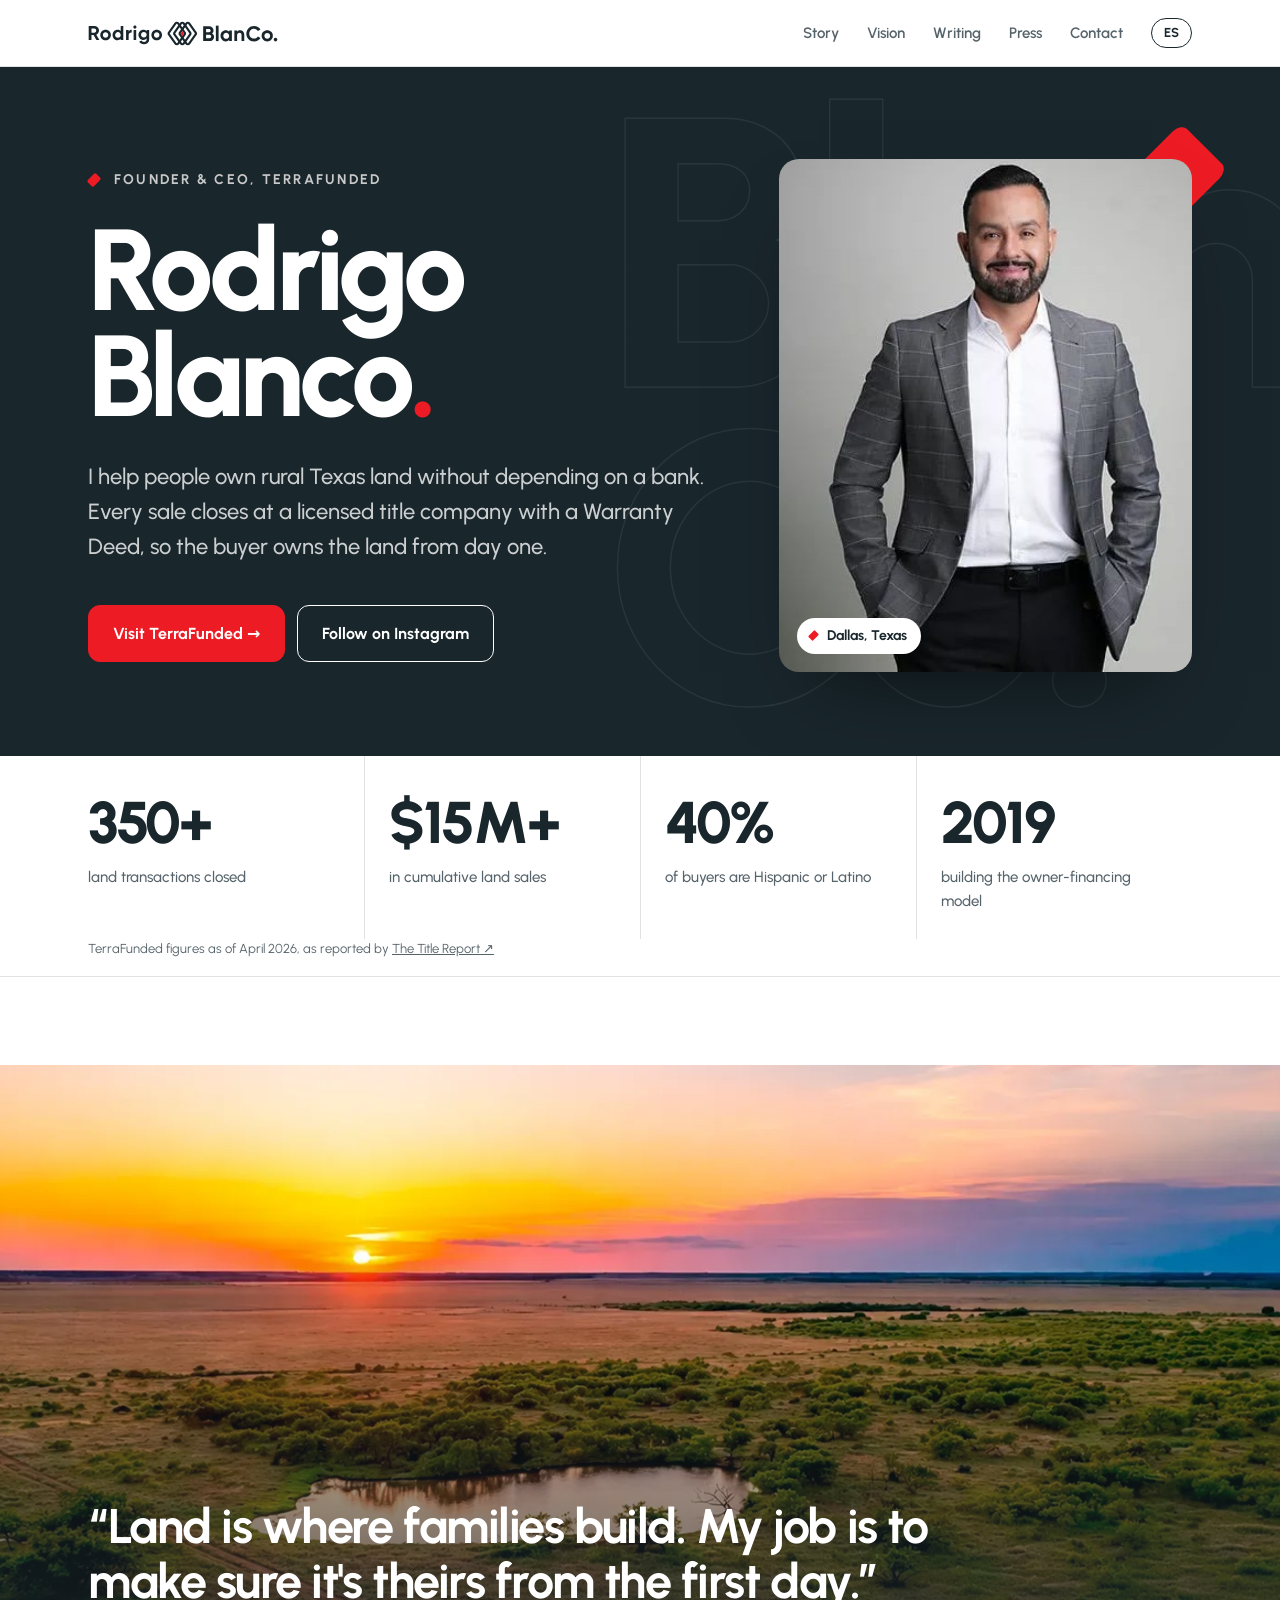
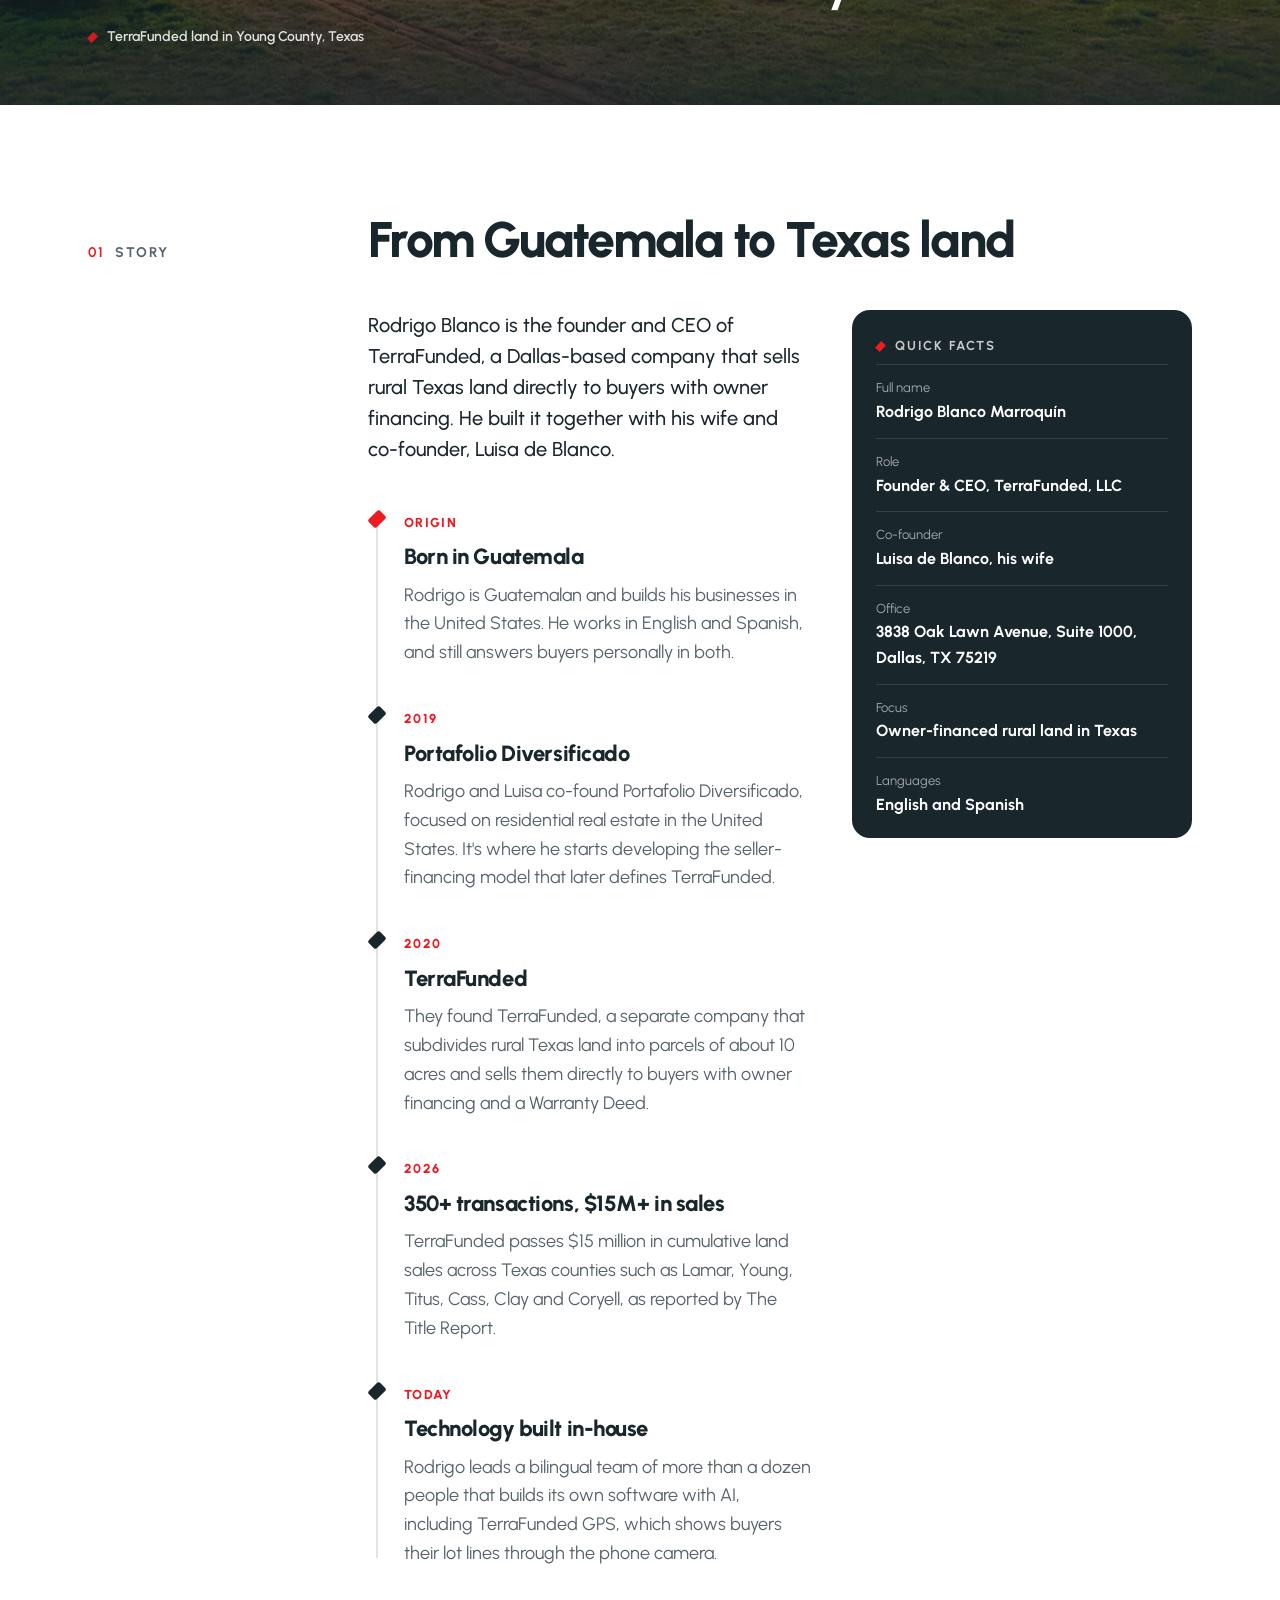
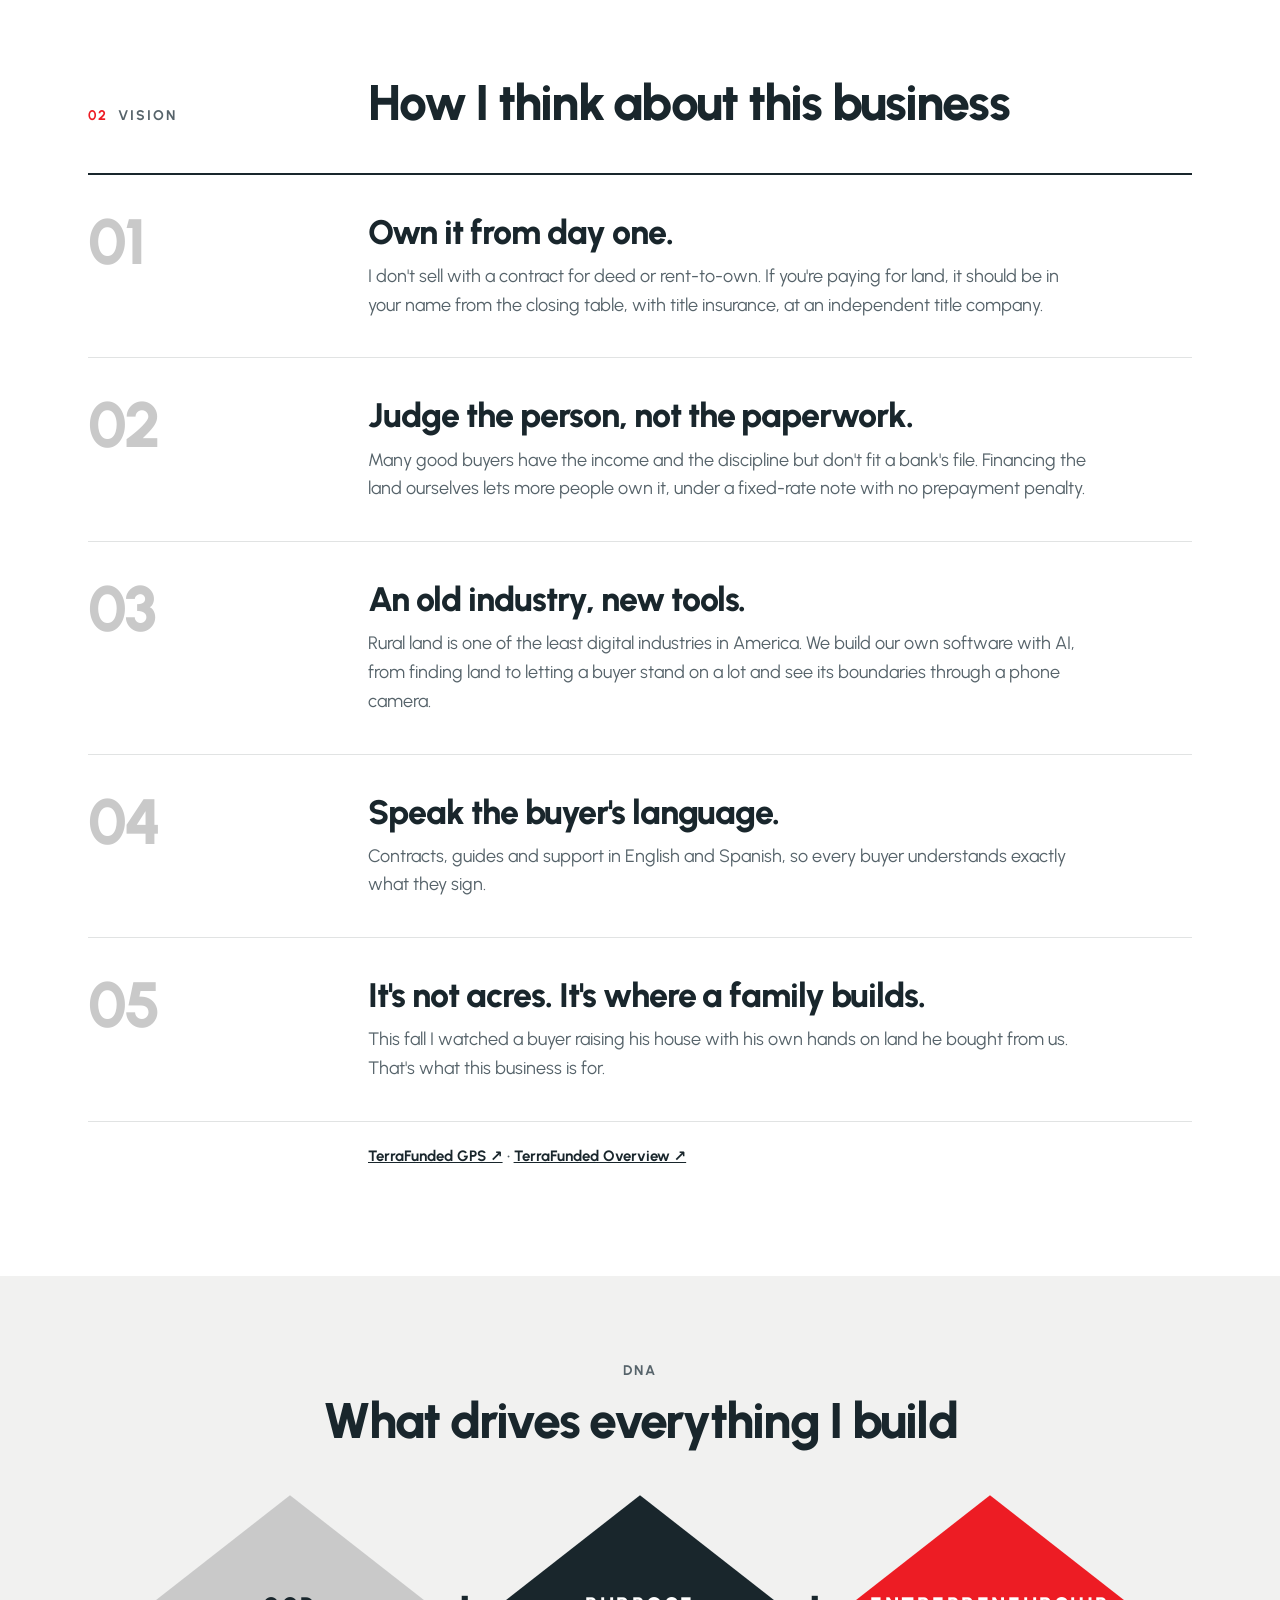
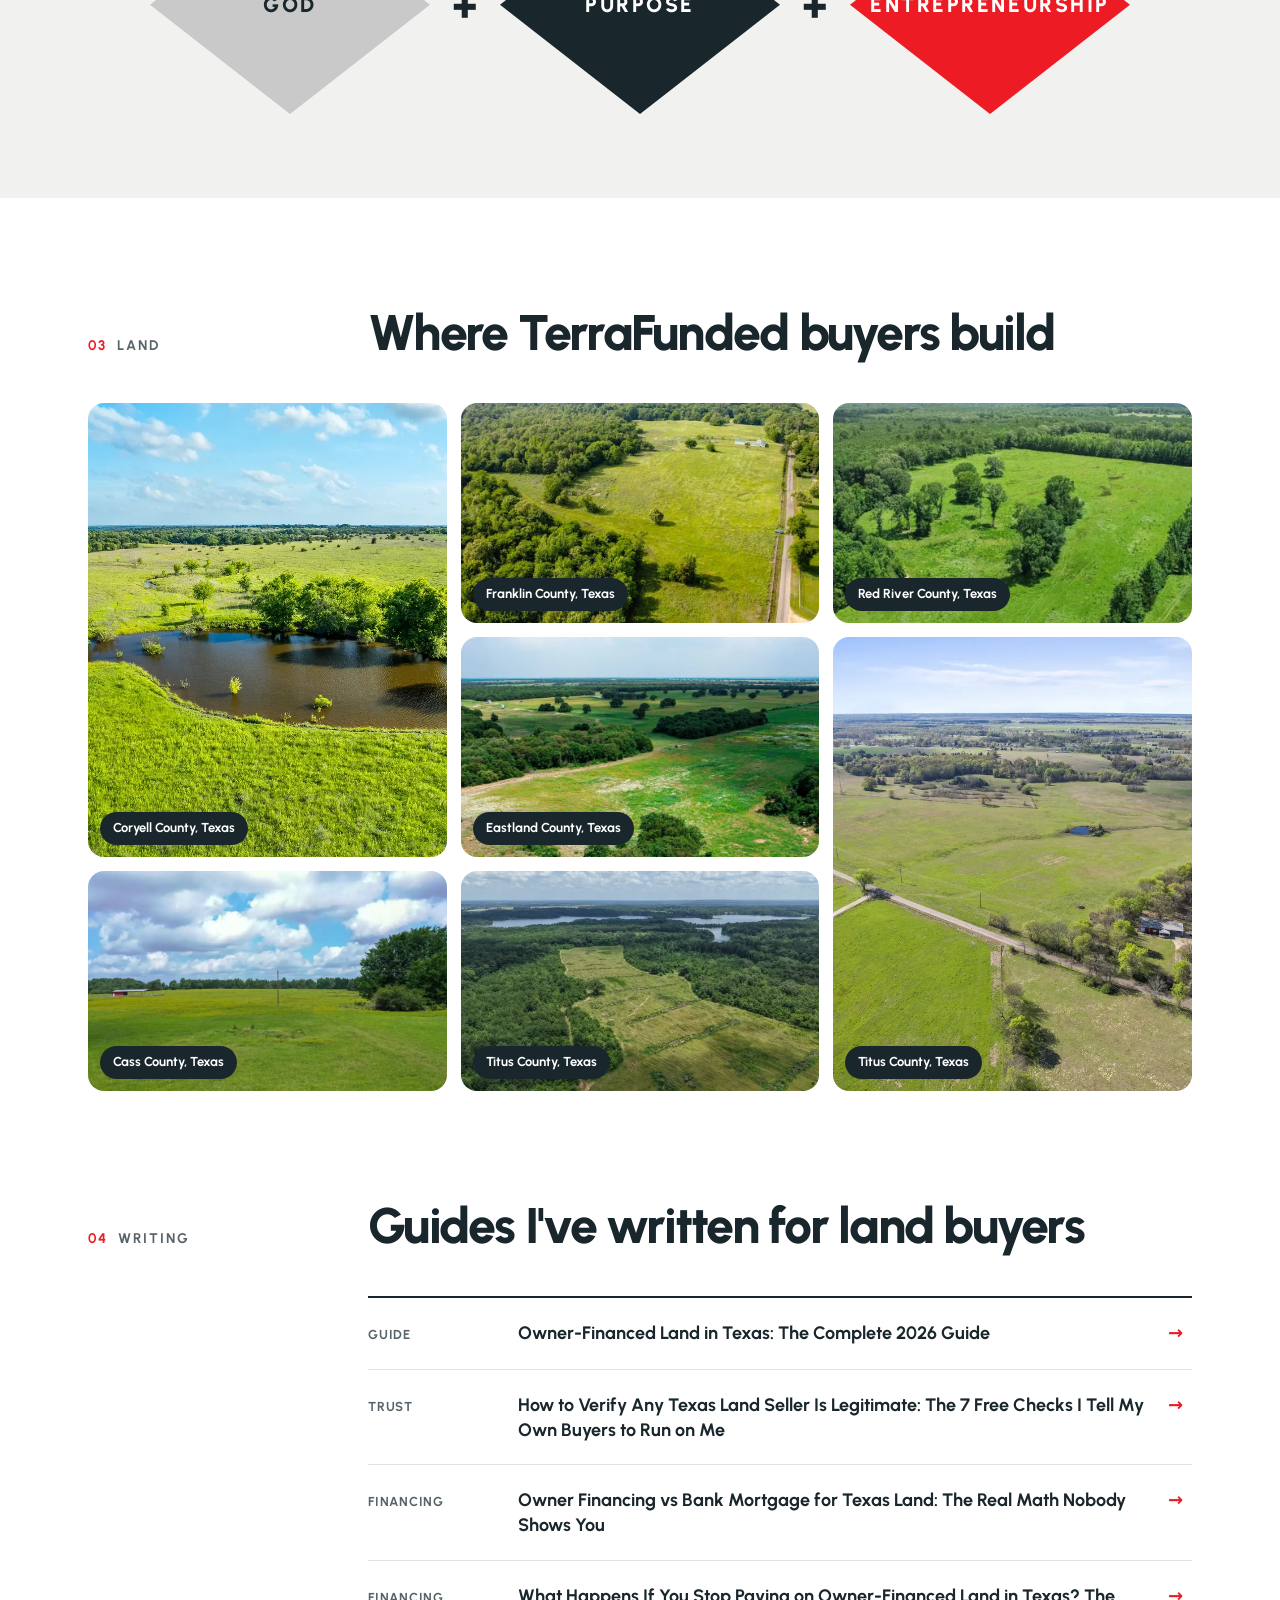
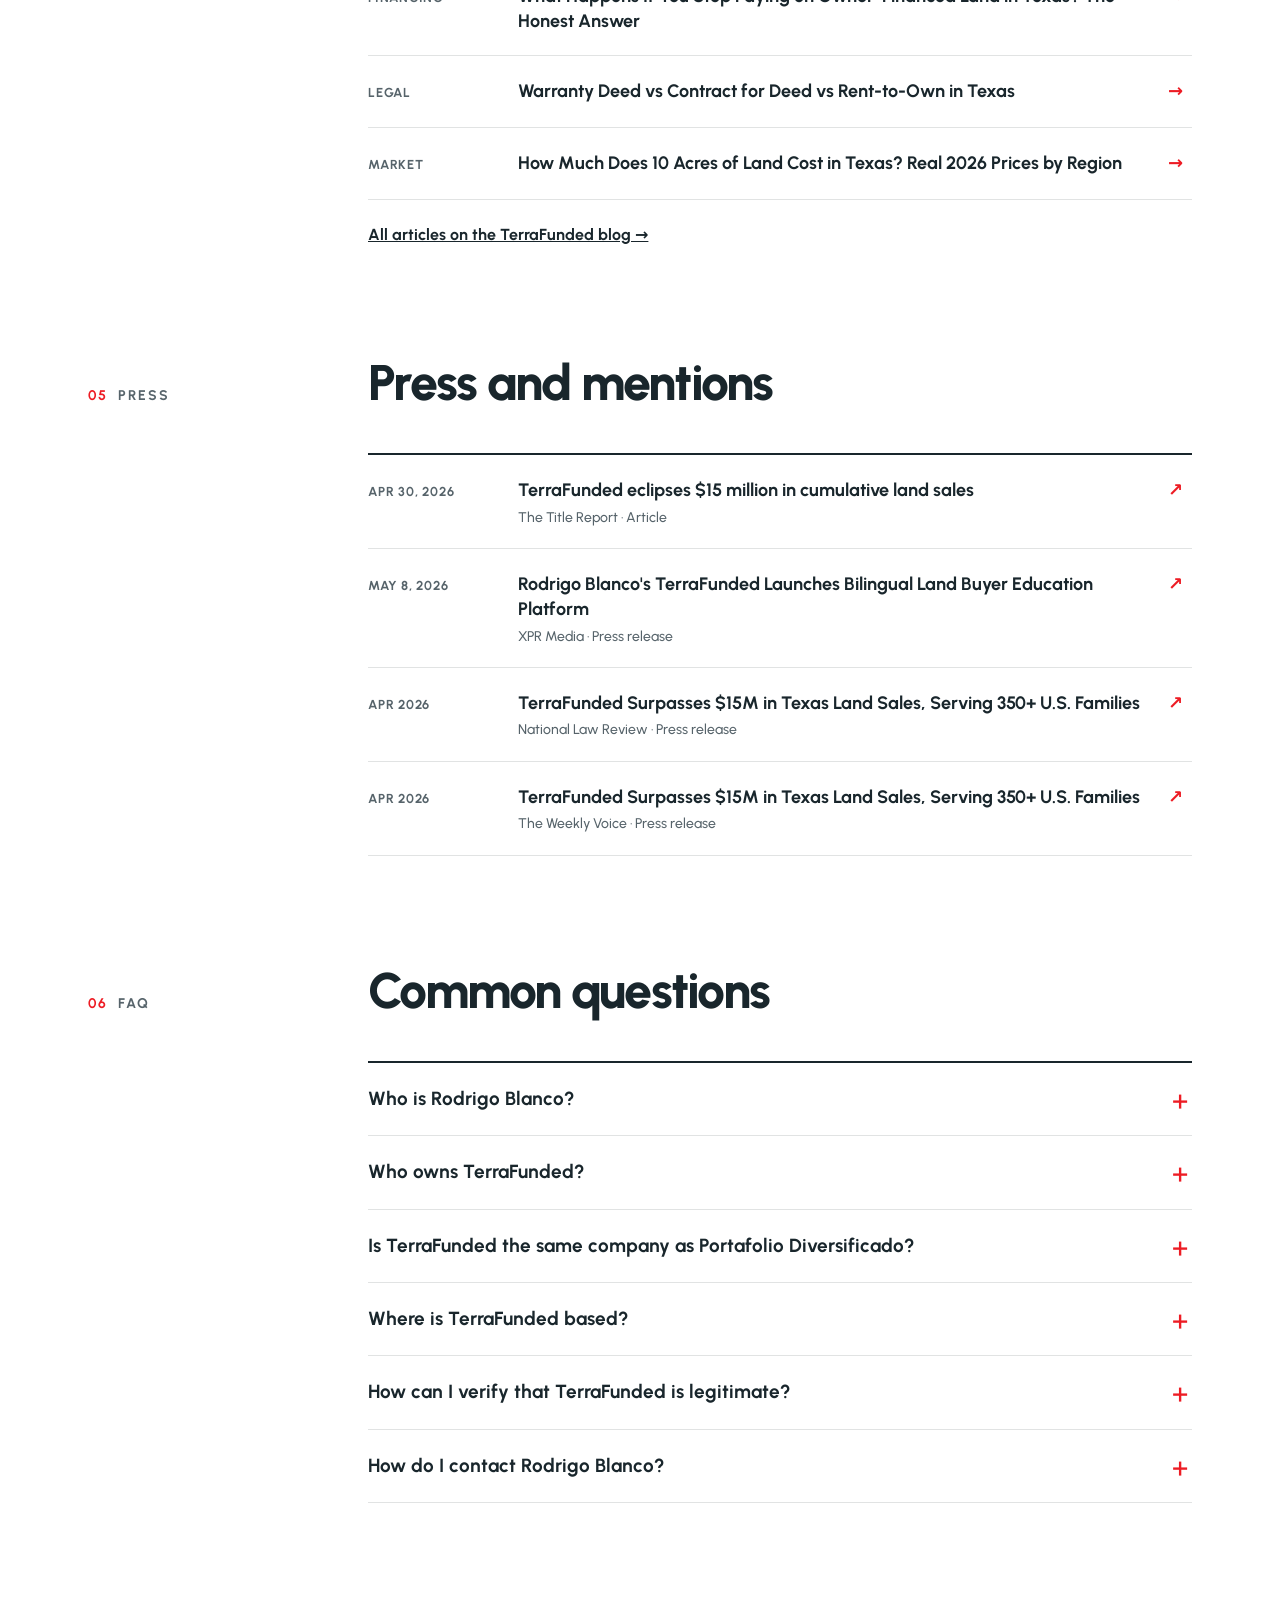
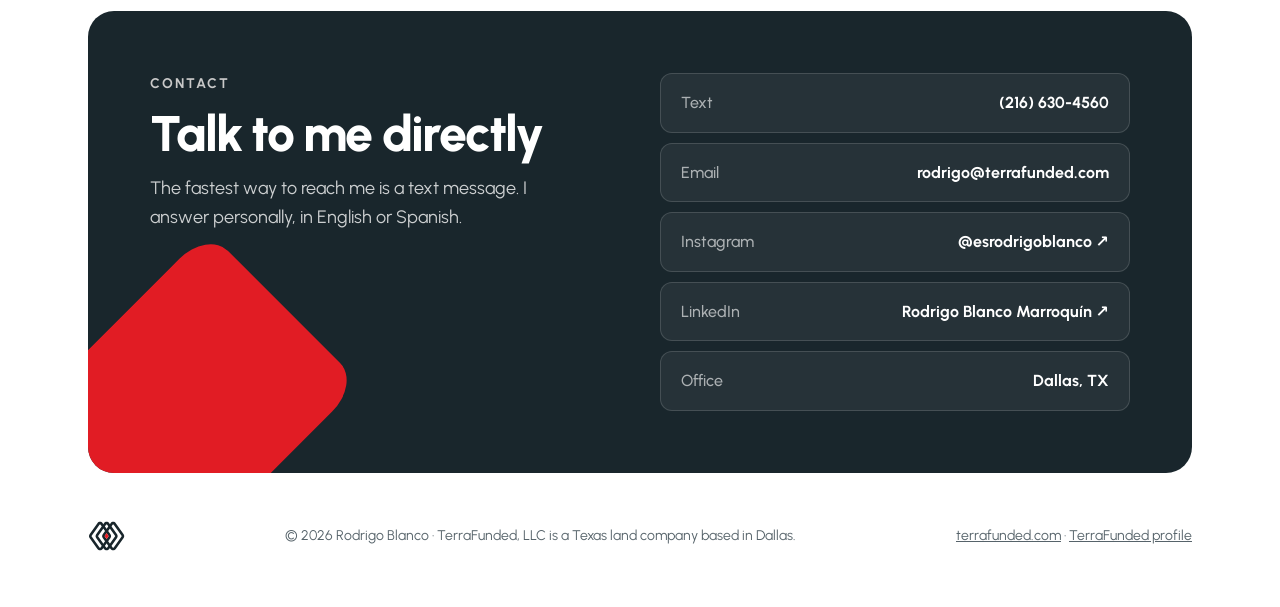
==== commit 972587e8: "feat: apply Rodrigo BlanCo. personal brand manual Slate/red/gray palette, official logo and symbol (" ====
--- a/index.html
+++ b/index.html
@@ -28,17 +28,19 @@
 <meta property="og:locale" content="en_US">
 <meta name="twitter:card" content="summary_large_image">
 <link rel="icon" href="/favicon.svg" type="image/svg+xml">
-<link rel="preload" href="/fonts/montserrat-latin-800-normal.woff2" as="font" type="font/woff2" crossorigin>
-<style>@font-face{font-family:Montserrat;font-weight:300;font-display:swap;src:url(/fonts/montserrat-latin-300-normal.woff2) format('woff2')}
-@font-face{font-family:Montserrat;font-weight:400;font-display:swap;src:url(/fonts/montserrat-latin-400-normal.woff2) format('woff2')}
-@font-face{font-family:Montserrat;font-weight:500;font-display:swap;src:url(/fonts/montserrat-latin-500-normal.woff2) format('woff2')}
-@font-face{font-family:Montserrat;font-weight:600;font-display:swap;src:url(/fonts/montserrat-latin-600-normal.woff2) format('woff2')}
-@font-face{font-family:Montserrat;font-weight:700;font-display:swap;src:url(/fonts/montserrat-latin-700-normal.woff2) format('woff2')}
-@font-face{font-family:Montserrat;font-weight:800;font-display:swap;src:url(/fonts/montserrat-latin-800-normal.woff2) format('woff2')}
-:root{--deep:#00251A;--green:#00D582;--soft:#4A635A;--line:#E3EAE7;--tint:#F4F8F6;--max:1160px}
+<link rel="preload" href="/fonts/urbanist-latin-800-normal.woff2" as="font" type="font/woff2" crossorigin>
+<style>/* Rodrigo BlanCo. personal brand (Wonder Studio manual):
+   slate #19262C, red #ED1C24, light gray #C9C9C9, white.
+   Brand type is Gilroy (licensed); Urbanist is the free stand-in. */
+@font-face{font-family:Urbanist;font-weight:400;font-display:swap;src:url(/fonts/urbanist-latin-400-normal.woff2) format('woff2')}
+@font-face{font-family:Urbanist;font-weight:500;font-display:swap;src:url(/fonts/urbanist-latin-500-normal.woff2) format('woff2')}
+@font-face{font-family:Urbanist;font-weight:600;font-display:swap;src:url(/fonts/urbanist-latin-600-normal.woff2) format('woff2')}
+@font-face{font-family:Urbanist;font-weight:700;font-display:swap;src:url(/fonts/urbanist-latin-700-normal.woff2) format('woff2')}
+@font-face{font-family:Urbanist;font-weight:800;font-display:swap;src:url(/fonts/urbanist-latin-800-normal.woff2) format('woff2')}
+:root{--ink:#19262C;--ink2:#22313A;--red:#ED1C24;--gray:#C9C9C9;--soft:#56636A;--line:#E1E3E3;--tint:#F1F1F0;--max:1160px}
 *{box-sizing:border-box;margin:0;padding:0}
 html{scroll-behavior:smooth;-webkit-text-size-adjust:100%;scroll-padding-top:72px}
-body{font-family:Montserrat,system-ui,sans-serif;color:var(--deep);background:#fff;line-height:1.65;font-size:17px;font-variant-numeric:tabular-nums;-webkit-font-smoothing:antialiased}
+body{font-family:Urbanist,Gilroy,system-ui,sans-serif;color:var(--ink);background:#fff;line-height:1.6;font-size:18px;font-variant-numeric:tabular-nums;-webkit-font-smoothing:antialiased}
 a{color:inherit}
 img{display:block;max-width:100%;height:auto}
 .wrap{max-width:var(--max);margin:0 auto;padding:0 28px}
@@ -48,130 +50,154 @@
 .rv.in{opacity:1;transform:none}
 @media (prefers-reduced-motion:reduce){.rv{opacity:1;transform:none;transition:none}html{scroll-behavior:auto}}
 
+/* diamond helper */
+.dia{display:inline-block;width:10px;height:10px;background:var(--red);transform:rotate(45deg) scaleX(.72);border-radius:2px}
+
 /* nav */
-header.nav{position:sticky;top:0;z-index:20;background:rgba(255,255,255,.86);backdrop-filter:saturate(1.4) blur(14px);-webkit-backdrop-filter:saturate(1.4) blur(14px);border-bottom:1px solid var(--line)}
-.nav .wrap{display:flex;align-items:center;justify-content:space-between;height:64px;gap:24px}
-.brand{font-weight:700;text-decoration:none;letter-spacing:-.01em;display:flex;align-items:center;gap:10px}
-.brand i{width:9px;height:9px;border-radius:50%;background:var(--green);box-shadow:0 0 0 4px rgba(0,213,130,.18)}
-.nav nav{display:flex;gap:28px;align-items:center;font-size:14px;font-weight:500}
+header.nav{position:sticky;top:0;z-index:20;background:rgba(255,255,255,.9);backdrop-filter:saturate(1.4) blur(14px);-webkit-backdrop-filter:saturate(1.4) blur(14px);border-bottom:1px solid var(--line)}
+.nav .wrap{display:flex;align-items:center;justify-content:space-between;height:66px;gap:24px}
+.brand{display:flex;align-items:center}
+.brand img{height:25px;width:auto}
+.nav nav{display:flex;gap:28px;align-items:center;font-size:15px;font-weight:600}
 .nav nav a{text-decoration:none;color:var(--soft);transition:color .15s}
-.nav nav a:hover{color:var(--deep)}
-.nav .lang{border:1px solid var(--line);border-radius:999px;padding:5px 12px;color:var(--deep)!important;font-weight:600;font-size:13px}
-
-/* hero */
-.hero{padding:84px 0 64px;position:relative;overflow:hidden}
-.hero:before{content:"";position:absolute;right:-12%;top:-30%;width:62%;height:140%;background:radial-gradient(closest-side,rgba(0,213,130,.10),rgba(0,213,130,0));pointer-events:none}
+.nav nav a:hover{color:var(--ink)}
+.nav .lang{border:1.5px solid var(--ink);border-radius:999px;padding:4px 12px;color:var(--ink)!important;font-weight:700;font-size:13px}
+
+/* hero (dark slate, like the brand's business cards) */
+.hero{background:var(--ink);color:#fff;padding:92px 0 84px;position:relative;overflow:hidden}
+.wm{position:absolute;right:-2%;top:50%;transform:translateY(-50%);font-weight:800;font-size:clamp(220px,30vw,440px);line-height:.82;letter-spacing:-.04em;color:transparent;-webkit-text-stroke:1.5px rgba(255,255,255,.07);pointer-events:none;user-select:none;white-space:nowrap}
 .hero .wrap{display:grid;grid-template-columns:1.2fr .8fr;gap:72px;align-items:center;position:relative}
-.eyebrow{font-size:13px;font-weight:600;letter-spacing:.1em;text-transform:uppercase;color:var(--soft);display:flex;align-items:center;gap:12px}
-.eyebrow:before{content:"";width:28px;height:3px;background:var(--green);border-radius:2px}
-h1{font-size:clamp(54px,8.6vw,112px);line-height:.95;font-weight:800;letter-spacing:-.045em;margin:24px 0 28px}
-.lede{font-size:clamp(18px,2vw,21px);color:var(--soft);max-width:31em}
-.ctas{display:flex;gap:12px;margin-top:38px;flex-wrap:wrap}
-.btn{display:inline-flex;align-items:center;gap:8px;padding:14px 22px;border-radius:10px;font-weight:600;font-size:15px;text-decoration:none;border:1px solid var(--deep);transition:transform .15s ease,box-shadow .15s ease;background:#fff}
-.btn:hover{transform:translateY(-1px);box-shadow:0 8px 24px -12px rgba(0,37,26,.35)}
-.btn.primary{background:var(--deep);color:#fff}
+.eyebrow{font-size:14px;font-weight:700;letter-spacing:.16em;text-transform:uppercase;color:var(--gray);display:flex;align-items:center;gap:14px}
+.eyebrow:before{content:"";width:12px;height:12px;background:var(--red);transform:rotate(45deg) scaleX(.72);border-radius:2px;flex:none}
+h1{font-size:clamp(58px,9vw,118px);line-height:.92;font-weight:800;letter-spacing:-.04em;margin:26px 0 30px}
+h1 em{font-style:normal;color:var(--red)}
+.lede{font-size:clamp(19px,2vw,22px);color:rgba(255,255,255,.78);max-width:30em;font-weight:500}
+.ctas{display:flex;gap:12px;margin-top:40px;flex-wrap:wrap}
+.btn{display:inline-flex;align-items:center;gap:8px;padding:15px 24px;border-radius:12px;font-weight:700;font-size:16px;text-decoration:none;border:1.5px solid #fff;color:#fff;transition:transform .15s ease,background .15s ease}
+.btn:hover{transform:translateY(-1px);background:rgba(255,255,255,.08)}
+.btn.primary{background:var(--red);border-color:var(--red)}
+.btn.primary:hover{background:#d4141c}
 .portrait{position:relative;justify-self:end;width:100%;max-width:420px}
-.portrait img{width:100%;border-radius:20px;background:#d9dcdb;box-shadow:0 30px 60px -30px rgba(0,37,26,.45)}
-.portrait:after{content:"";position:absolute;right:-14px;bottom:-14px;width:46%;height:46%;border-right:3px solid var(--green);border-bottom:3px solid var(--green);border-radius:0 0 24px 0;pointer-events:none}
-.pin{position:absolute;left:18px;bottom:18px;background:rgba(255,255,255,.92);backdrop-filter:blur(8px);-webkit-backdrop-filter:blur(8px);border-radius:999px;padding:7px 14px 7px 12px;font-size:13px;font-weight:600;display:flex;align-items:center;gap:8px}
-.pin:before{content:"";width:8px;height:8px;border-radius:50%;background:var(--green)}
+.portrait img{width:100%;border-radius:20px;background:#d9dcdb;box-shadow:0 40px 80px -40px rgba(0,0,0,.6)}
+.portrait:before{content:"";position:absolute;right:-26px;top:-26px;width:92px;height:92px;background:var(--red);transform:rotate(45deg) scaleX(.72);border-radius:12px;z-index:0}
+.portrait img{position:relative;z-index:1}
+.pin{position:absolute;z-index:2;left:18px;bottom:18px;background:#fff;color:var(--ink);border-radius:999px;padding:7px 14px 7px 12px;font-size:14px;font-weight:700;display:flex;align-items:center;gap:9px}
+.pin:before{content:"";width:9px;height:9px;background:var(--red);transform:rotate(45deg) scaleX(.72);border-radius:1px}
 
 /* stats */
-.stats{border-top:1px solid var(--line);border-bottom:1px solid var(--line)}
+.stats{border-bottom:1px solid var(--line)}
 .stats .grid{display:grid;grid-template-columns:repeat(4,1fr)}
-.stat{padding:36px 24px 26px;border-left:1px solid var(--line)}
+.stat{padding:38px 24px 26px;border-left:1px solid var(--line)}
 .stat:first-child{border-left:0;padding-left:0}
 .stat:nth-child(2){transition-delay:.08s}.stat:nth-child(3){transition-delay:.16s}.stat:nth-child(4){transition-delay:.24s}
-.stat b{display:block;font-size:clamp(36px,4.4vw,56px);font-weight:300;letter-spacing:-.035em;line-height:1}
-.stat span{display:block;margin-top:12px;font-size:14px;color:var(--soft)}
-.note{font-size:12.5px;color:var(--soft);padding:0 0 16px}
+.stat b{display:block;font-size:clamp(40px,4.6vw,60px);font-weight:800;letter-spacing:-.04em;line-height:1}
+.stat span{display:block;margin-top:12px;font-size:15px;color:var(--soft);font-weight:500}
+.note{font-size:13px;color:var(--soft);padding:0 0 16px}
 
 /* band */
 .band{position:relative;margin-top:88px;height:min(78vh,640px);min-height:420px;overflow:hidden;color:#fff}
 .band img{position:absolute;inset:0;width:100%;height:100%;object-fit:cover}
-.band:after{content:"";position:absolute;inset:0;background:linear-gradient(180deg,rgba(0,37,26,0) 35%,rgba(0,37,26,.72) 100%)}
+.band:after{content:"";position:absolute;inset:0;background:linear-gradient(180deg,rgba(25,38,44,0) 30%,rgba(25,38,44,.85) 100%)}
 .band-txt{position:absolute;left:0;right:0;bottom:56px;z-index:1}
-.band-txt p{font-size:clamp(26px,3.6vw,46px);font-weight:600;line-height:1.18;letter-spacing:-.025em;max-width:20em}
-.band-txt span{display:block;margin-top:18px;font-size:13px;font-weight:500;opacity:.85}
+.band-txt p{font-size:clamp(28px,3.8vw,50px);font-weight:700;line-height:1.12;letter-spacing:-.03em;max-width:19em}
+.band-txt span{display:flex;align-items:center;gap:10px;margin-top:18px;font-size:14px;font-weight:600;opacity:.85}
+.band-txt span:before{content:"";width:9px;height:9px;background:var(--red);transform:rotate(45deg) scaleX(.72)}
 
 /* sections */
-section.block{padding:104px 0 0}
+section.block{padding:108px 0 0}
 .head{display:grid;grid-template-columns:240px 1fr;gap:40px;margin-bottom:44px;align-items:baseline}
-.k{font-size:13px;font-weight:600;letter-spacing:.1em;text-transform:uppercase;color:var(--soft)}
-.k em{font-style:normal;color:var(--green);margin-right:10px}
-h2{font-size:clamp(30px,3.8vw,46px);line-height:1.12;font-weight:700;letter-spacing:-.03em}
+.k{font-size:14px;font-weight:700;letter-spacing:.14em;text-transform:uppercase;color:var(--soft)}
+.k em{font-style:normal;color:var(--red);margin-right:10px}
+h2{font-size:clamp(32px,4vw,50px);line-height:1.06;font-weight:800;letter-spacing:-.035em}
 
 /* story */
 .story{display:grid;grid-template-columns:240px 1fr 340px;gap:40px}
 .story>div{grid-column:2}
 .story .facts{grid-column:3}
-.intro{font-size:19px;line-height:1.6;margin-bottom:40px;max-width:34em}
-.tl{list-style:none;position:relative;padding-left:34px}
-.tl:before{content:"";position:absolute;left:6px;top:8px;bottom:8px;width:2px;background:linear-gradient(var(--green),var(--line))}
-.tl li{position:relative;padding-bottom:34px}
+.intro{font-size:20px;line-height:1.55;margin-bottom:42px;max-width:34em;font-weight:500}
+.tl{list-style:none;position:relative;padding-left:36px}
+.tl:before{content:"";position:absolute;left:8px;top:10px;bottom:10px;width:2px;background:var(--line)}
+.tl li{position:relative;padding-bottom:36px}
 .tl li:last-child{padding-bottom:0}
-.tl li:before{content:"";position:absolute;left:-34px;top:6px;width:14px;height:14px;border-radius:50%;background:#fff;border:3px solid var(--green)}
-.when{font-size:13px;font-weight:700;color:var(--green);letter-spacing:.04em;text-transform:uppercase}
-.tl h3{font-size:20px;font-weight:700;letter-spacing:-.015em;margin:4px 0 6px}
+.tl li:before{content:"";position:absolute;left:-35px;top:4px;width:16px;height:16px;background:var(--ink);transform:rotate(45deg) scaleX(.72);border-radius:3px}
+.tl li:first-child:before{background:var(--red)}
+.when{font-size:13px;font-weight:800;color:var(--red);letter-spacing:.1em;text-transform:uppercase}
+.tl h3{font-size:22px;font-weight:800;letter-spacing:-.02em;margin:4px 0 6px}
 .tl p{color:var(--soft);max-width:36em}
-dl.facts{border:1px solid var(--line);border-radius:16px;padding:6px 22px;align-self:start;position:sticky;top:96px}
-dl.facts h3{font-size:13px;font-weight:600;letter-spacing:.1em;text-transform:uppercase;color:var(--soft);padding:16px 0 6px}
-dl.facts div{padding:13px 0;border-top:1px solid var(--line)}
-dl.facts dt{font-size:12.5px;color:var(--soft)}
-dl.facts dd{font-weight:600;font-size:15px}
+dl.facts{background:var(--ink);color:#fff;border-radius:18px;padding:8px 24px;align-self:start;position:sticky;top:96px}
+dl.facts h3{font-size:13px;font-weight:700;letter-spacing:.14em;text-transform:uppercase;color:var(--gray);padding:18px 0 8px;display:flex;align-items:center;gap:10px}
+dl.facts h3:before{content:"";width:9px;height:9px;background:var(--red);transform:rotate(45deg) scaleX(.72)}
+dl.facts div{padding:13px 0;border-top:1px solid rgba(255,255,255,.12)}
+dl.facts dt{font-size:13px;color:rgba(255,255,255,.6)}
+dl.facts dd{font-weight:700;font-size:16px}
 
 /* vision */
-.vision{list-style:none;border-top:1px solid var(--line)}
-.vision li{display:grid;grid-template-columns:240px 1fr;gap:40px;padding:36px 0;border-bottom:1px solid var(--line)}
-.vn{font-size:56px;font-weight:200;line-height:1;color:var(--green);letter-spacing:-.04em}
-.vision h3{font-size:clamp(22px,2.6vw,30px);font-weight:700;letter-spacing:-.025em;line-height:1.2;margin-bottom:10px}
-.vision p{color:var(--soft);font-size:17px;max-width:40em}
-.techl{margin:22px 0 0 280px;font-size:14px;font-weight:600;color:var(--soft)}
-.techl a{color:var(--deep)}
+.vision{list-style:none;border-top:2px solid var(--ink)}
+.vision li{display:grid;grid-template-columns:240px 1fr;gap:40px;padding:38px 0;border-bottom:1px solid var(--line)}
+.vn{font-size:64px;font-weight:800;line-height:.9;color:var(--gray);letter-spacing:-.05em}
+.vision li:hover .vn{color:var(--red)}
+.vn{transition:color .25s}
+.vision h3{font-size:clamp(24px,2.8vw,34px);font-weight:800;letter-spacing:-.03em;line-height:1.15;margin-bottom:10px}
+.vision p{color:var(--soft);font-size:18px;max-width:40em}
+.techl{margin:22px 0 0 280px;font-size:15px;font-weight:700;color:var(--soft)}
+.techl a{color:var(--ink)}
+
+/* DNA (brand manual: Dios + Propósito + Emprendimiento) */
+.adn{margin-top:108px;background:var(--tint);padding:84px 0;text-align:center}
+.adn h2{margin:12px auto 48px;max-width:16em}
+.dmds{display:flex;align-items:center;justify-content:center;gap:22px}
+.dmd{width:min(280px,28vw);aspect-ratio:1.28;position:relative;display:grid;place-items:center}
+.dmd:before{content:"";position:absolute;inset:0;background:var(--gray);clip-path:polygon(50% 0,100% 50%,50% 100%,0 50%);border-radius:0}
+.dmd:nth-child(3):before{background:var(--ink)}
+.dmd:nth-child(5):before{background:var(--red)}
+.dmd span{position:relative;font-weight:800;font-size:clamp(14px,1.7vw,21px);letter-spacing:.12em;text-transform:uppercase}
+.dmd:nth-child(3) span,.dmd:nth-child(5) span{color:#fff}
+.plus{font-size:44px;font-weight:800;line-height:1;color:var(--ink)}
 
 /* gallery */
 .gallery{display:grid;grid-template-columns:repeat(3,1fr);grid-auto-rows:220px;gap:14px}
-.gallery figure{position:relative;overflow:hidden;border-radius:14px;background:var(--tint)}
+.gallery figure{position:relative;overflow:hidden;border-radius:16px;background:var(--tint)}
 .gallery figure.tall{grid-row:span 2}
 .gallery img{width:100%;height:100%;object-fit:cover;transition:transform 1.2s cubic-bezier(.2,.7,.2,1)}
 .gallery figure:hover img{transform:scale(1.04)}
-.gallery figcaption{position:absolute;left:12px;bottom:12px;background:rgba(255,255,255,.92);border-radius:999px;padding:5px 12px;font-size:12.5px;font-weight:600}
+.gallery figcaption{position:absolute;left:12px;bottom:12px;background:var(--ink);color:#fff;border-radius:999px;padding:6px 13px;font-size:13px;font-weight:700}
 
 /* rows */
-.rows{list-style:none;border-top:1px solid var(--line);margin-left:280px}
+.rows{list-style:none;border-top:2px solid var(--ink);margin-left:280px}
 .rows li{border-bottom:1px solid var(--line)}
-.rows a{display:grid;grid-template-columns:130px 1fr 24px;gap:20px;padding:20px 0;text-decoration:none;align-items:baseline}
-.rows a:hover .t{color:var(--soft)}
+.rows a{display:grid;grid-template-columns:130px 1fr 24px;gap:20px;padding:21px 0;text-decoration:none;align-items:baseline}
+.rows a:hover .t{color:var(--red)}
 .rows a:hover .arr{transform:translateX(3px)}
-.rows .tag{font-size:13px;color:var(--soft);font-weight:500}
-.rows .t{font-weight:600;font-size:16.5px;line-height:1.45}
-.rows .t small{display:block;font-weight:400;font-size:13.5px;color:var(--soft);margin-top:4px}
-.rows .arr{color:var(--green);font-weight:700;transition:transform .15s}
-.more{display:inline-block;margin:22px 0 0 280px;font-weight:600;font-size:15px}
+.rows .tag{font-size:13px;color:var(--soft);font-weight:700;text-transform:uppercase;letter-spacing:.06em}
+.rows .t{font-weight:700;font-size:18px;line-height:1.4;transition:color .15s}
+.rows .t small{display:block;font-weight:500;font-size:14px;color:var(--soft);margin-top:4px}
+.rows .arr{color:var(--red);font-weight:800;transition:transform .15s}
+.more{display:inline-block;margin:22px 0 0 280px;font-weight:700;font-size:16px}
 
 /* faq */
 .faq{margin-left:280px}
 details{border-bottom:1px solid var(--line)}
-details:first-of-type{border-top:1px solid var(--line)}
-summary{list-style:none;cursor:pointer;padding:20px 40px 20px 0;font-weight:600;font-size:17px;position:relative}
+details:first-of-type{border-top:2px solid var(--ink)}
+summary{list-style:none;cursor:pointer;padding:21px 40px 21px 0;font-weight:700;font-size:19px;position:relative}
 summary::-webkit-details-marker{display:none}
-summary:after{content:"+";position:absolute;right:4px;top:15px;font-size:24px;font-weight:300;color:var(--soft)}
+summary:after{content:"+";position:absolute;right:4px;top:15px;font-size:28px;font-weight:500;color:var(--red)}
 details[open] summary:after{content:"−"}
 details p{padding:0 0 22px;color:var(--soft);max-width:44em}
 
 /* contact */
-.contact{margin-top:104px;background:var(--deep);color:#fff;border-radius:24px;padding:60px;display:grid;grid-template-columns:1fr 1fr;gap:40px;position:relative;overflow:hidden}
-.contact:before{content:"";position:absolute;left:-10%;bottom:-60%;width:60%;height:140%;background:radial-gradient(closest-side,rgba(0,213,130,.22),rgba(0,213,130,0));pointer-events:none}
+.contact{margin-top:108px;background:var(--ink);color:#fff;border-radius:26px;padding:62px;display:grid;grid-template-columns:1fr 1fr;gap:40px;position:relative;overflow:hidden}
+.contact:before{content:"";position:absolute;left:-60px;bottom:-90px;width:300px;height:300px;background:var(--red);transform:rotate(45deg) scaleX(.72);border-radius:40px;opacity:.95}
 .contact>*{position:relative}
-.contact .k{color:rgba(255,255,255,.7)}
+.contact .k{color:var(--gray)}
 .contact h2{margin-top:12px}
-.cp{color:rgba(255,255,255,.75);margin-top:14px;max-width:26em}
+.cp{color:rgba(255,255,255,.78);margin-top:14px;max-width:24em}
 .channels{display:grid;gap:10px;align-content:start}
-.channels a,.channels div{display:flex;justify-content:space-between;gap:16px;background:rgba(255,255,255,.06);border:1px solid rgba(255,255,255,.12);border-radius:12px;padding:16px 20px;text-decoration:none;font-weight:600;font-size:15px;transition:background .15s}
-.channels a:hover{background:rgba(255,255,255,.11)}
+.channels a,.channels div{display:flex;justify-content:space-between;gap:16px;background:rgba(255,255,255,.06);border:1px solid rgba(255,255,255,.14);border-radius:12px;padding:16px 20px;text-decoration:none;font-weight:700;font-size:16px;transition:background .15s}
+.channels a:hover{background:rgba(255,255,255,.12)}
 .channels span{color:rgba(255,255,255,.62);font-weight:500}
-footer{padding:48px 0 56px;font-size:13px;color:var(--soft)}
-footer .wrap{display:flex;justify-content:space-between;gap:20px;flex-wrap:wrap}
+footer{padding:48px 0 56px;font-size:14px;color:var(--soft)}
+footer .wrap{display:flex;justify-content:space-between;align-items:center;gap:20px;flex-wrap:wrap}
+footer .fsym{height:30px;width:auto}
 footer a{color:var(--soft)}
 
 @media (max-width:1000px){
@@ -181,23 +207,31 @@
  .rows,.faq{margin-left:0}
  .more,.techl{margin-left:0}
  .vision li{grid-template-columns:90px 1fr;gap:20px}
- .vn{font-size:40px}
+ .vn{font-size:44px}
  .head{grid-template-columns:1fr;gap:12px;margin-bottom:30px}
 }
 @media (max-width:820px){
  .nav nav a:not(.lang){display:none}
- .hero{padding:44px 0 48px}
- .hero .wrap{grid-template-columns:1fr;gap:44px}
- .portrait{justify-self:start;max-width:340px}
+ .brand img{height:21px}
+ .hero{padding:52px 0 60px}
+ .hero .wrap{grid-template-columns:1fr;gap:52px}
+ .wm{top:auto;bottom:-4%;transform:none;font-size:220px}
+ .portrait{justify-self:start;max-width:320px}
+ .portrait:before{width:70px;height:70px;right:-18px;top:-18px}
  .stats .grid{grid-template-columns:1fr 1fr}
  .stat{padding:26px 16px 22px 0;border-left:0;border-top:1px solid var(--line)}
  .stat:nth-child(-n+2){border-top:0}
  .stat:nth-child(even){padding-left:18px;border-left:1px solid var(--line)}
  .band{margin-top:64px;height:520px;min-height:0}
  .band-txt{bottom:36px}
- section.block{padding-top:80px}
+ section.block{padding-top:84px}
+ .adn{margin-top:84px;padding:64px 0}
+ .dmds{flex-direction:column;gap:8px}
+ .dmd{width:240px}
+ .plus{font-size:36px}
  .gallery{grid-template-columns:1fr 1fr;grid-auto-rows:160px;gap:10px}
- .contact{grid-template-columns:1fr;padding:34px 24px;margin-top:80px;gap:28px}
+ .contact{grid-template-columns:1fr;padding:36px 24px 120px;margin-top:84px;gap:28px}
+ .contact:before{width:200px;height:200px;left:auto;right:-60px;bottom:-110px}
  .rows a{grid-template-columns:1fr 20px;gap:6px 14px}
  .rows .tag{grid-column:1/-1}
 }
@@ -218,6 +252,7 @@
    "@id": "https://esrodrigoblanco.com/#website",
    "url": "https://esrodrigoblanco.com/",
    "name": "Rodrigo Blanco",
+   "alternateName": "Rodrigo BlanCo.",
    "inLanguage": [
     "en",
     "es"
@@ -355,14 +390,14 @@
 </head>
 <body>
 <header class="nav"><div class="wrap">
- <a class="brand" href="/"><i></i>Rodrigo Blanco</a>
+ <a class="brand" href="/" aria-label="Rodrigo Blanco"><img src="/brand/logo-dark.svg" width="190" height="25" alt="Rodrigo BlanCo."></a>
  <nav aria-label="Main"><a href="#story">Story</a><a href="#vision">Vision</a><a href="#writing">Writing</a><a href="#press">Press</a><a href="#contact">Contact</a><a class="lang" href="/es/" hreflang="es" lang="es">ES</a></nav>
 </div></header>
 <main>
-<section class="hero"><div class="wrap">
+<section class="hero"><span class="wm" aria-hidden="true">Blan<br>Co.</span><div class="wrap">
  <div class="hero-txt">
   <p class="eyebrow">Founder &amp; CEO, TerraFunded</p>
-  <h1>Rodrigo<br>Blanco</h1>
+  <h1>Rodrigo<br>Blanco<em>.</em></h1>
   <p class="lede">I help people own rural Texas land without depending on a bank. Every sale closes at a licensed title company with a Warranty Deed, so the buyer owns the land from day one.</p>
   <div class="ctas"><a class="btn primary" href="https://terrafunded.com" rel="noopener">Visit TerraFunded →</a><a class="btn" href="https://www.instagram.com/esrodrigoblanco/" rel="me noopener">Follow on Instagram</a></div>
  </div>
@@ -389,6 +424,11 @@
  <div class="head"><p class="k"><em>02</em>Vision</p><h2>How I think about this business</h2></div>
  <ol class="vision"><li class="rv"><span class="vn">01</span><div><h3>Own it from day one.</h3><p>I don&#x27;t sell with a contract for deed or rent-to-own. If you&#x27;re paying for land, it should be in your name from the closing table, with title insurance, at an independent title company.</p></div></li><li class="rv"><span class="vn">02</span><div><h3>Judge the person, not the paperwork.</h3><p>Many good buyers have the income and the discipline but don&#x27;t fit a bank&#x27;s file. Financing the land ourselves lets more people own it, under a fixed-rate note with no prepayment penalty.</p></div></li><li class="rv"><span class="vn">03</span><div><h3>An old industry, new tools.</h3><p>Rural land is one of the least digital industries in America. We build our own software with AI, from finding land to letting a buyer stand on a lot and see its boundaries through a phone camera.</p></div></li><li class="rv"><span class="vn">04</span><div><h3>Speak the buyer&#x27;s language.</h3><p>Contracts, guides and support in English and Spanish, so every buyer understands exactly what they sign.</p></div></li><li class="rv"><span class="vn">05</span><div><h3>It&#x27;s not acres. It&#x27;s where a family builds.</h3><p>This fall I watched a buyer raising his house with his own hands on land he bought from us. That&#x27;s what this business is for.</p></div></li></ol>
  <p class="techl"><a href="https://terrafunded.com/gps" rel="noopener">TerraFunded GPS ↗</a> · <a href="https://overview.terrafunded.com" rel="noopener">TerraFunded Overview ↗</a></p>
+</div></section>
+
+<section class="adn" aria-label="DNA"><div class="wrap">
+ <p class="k">DNA</p><h2>What drives everything I build</h2>
+ <div class="dmds"><div class="dmd rv"><span>God</span></div><span class="plus" aria-hidden="true">+</span><div class="dmd rv"><span>Purpose</span></div><span class="plus" aria-hidden="true">+</span><div class="dmd rv"><span>Entrepreneurship</span></div></div>
 </div></section>
 
 <section class="block" id="land"><div class="wrap">
@@ -423,6 +463,7 @@
 </div></div>
 </main>
 <footer><div class="wrap">
+ <img class="fsym" src="/brand/symbol-dark.svg" width="44" height="36" alt="">
  <span>© 2026 Rodrigo Blanco · TerraFunded, LLC is a Texas land company based in Dallas.</span>
  <span><a href="https://terrafunded.com" rel="noopener">terrafunded.com</a> · <a href="https://terrafunded.com/authors/rodrigo-blanco" rel="me noopener">TerraFunded profile</a></span>
 </div></footer>
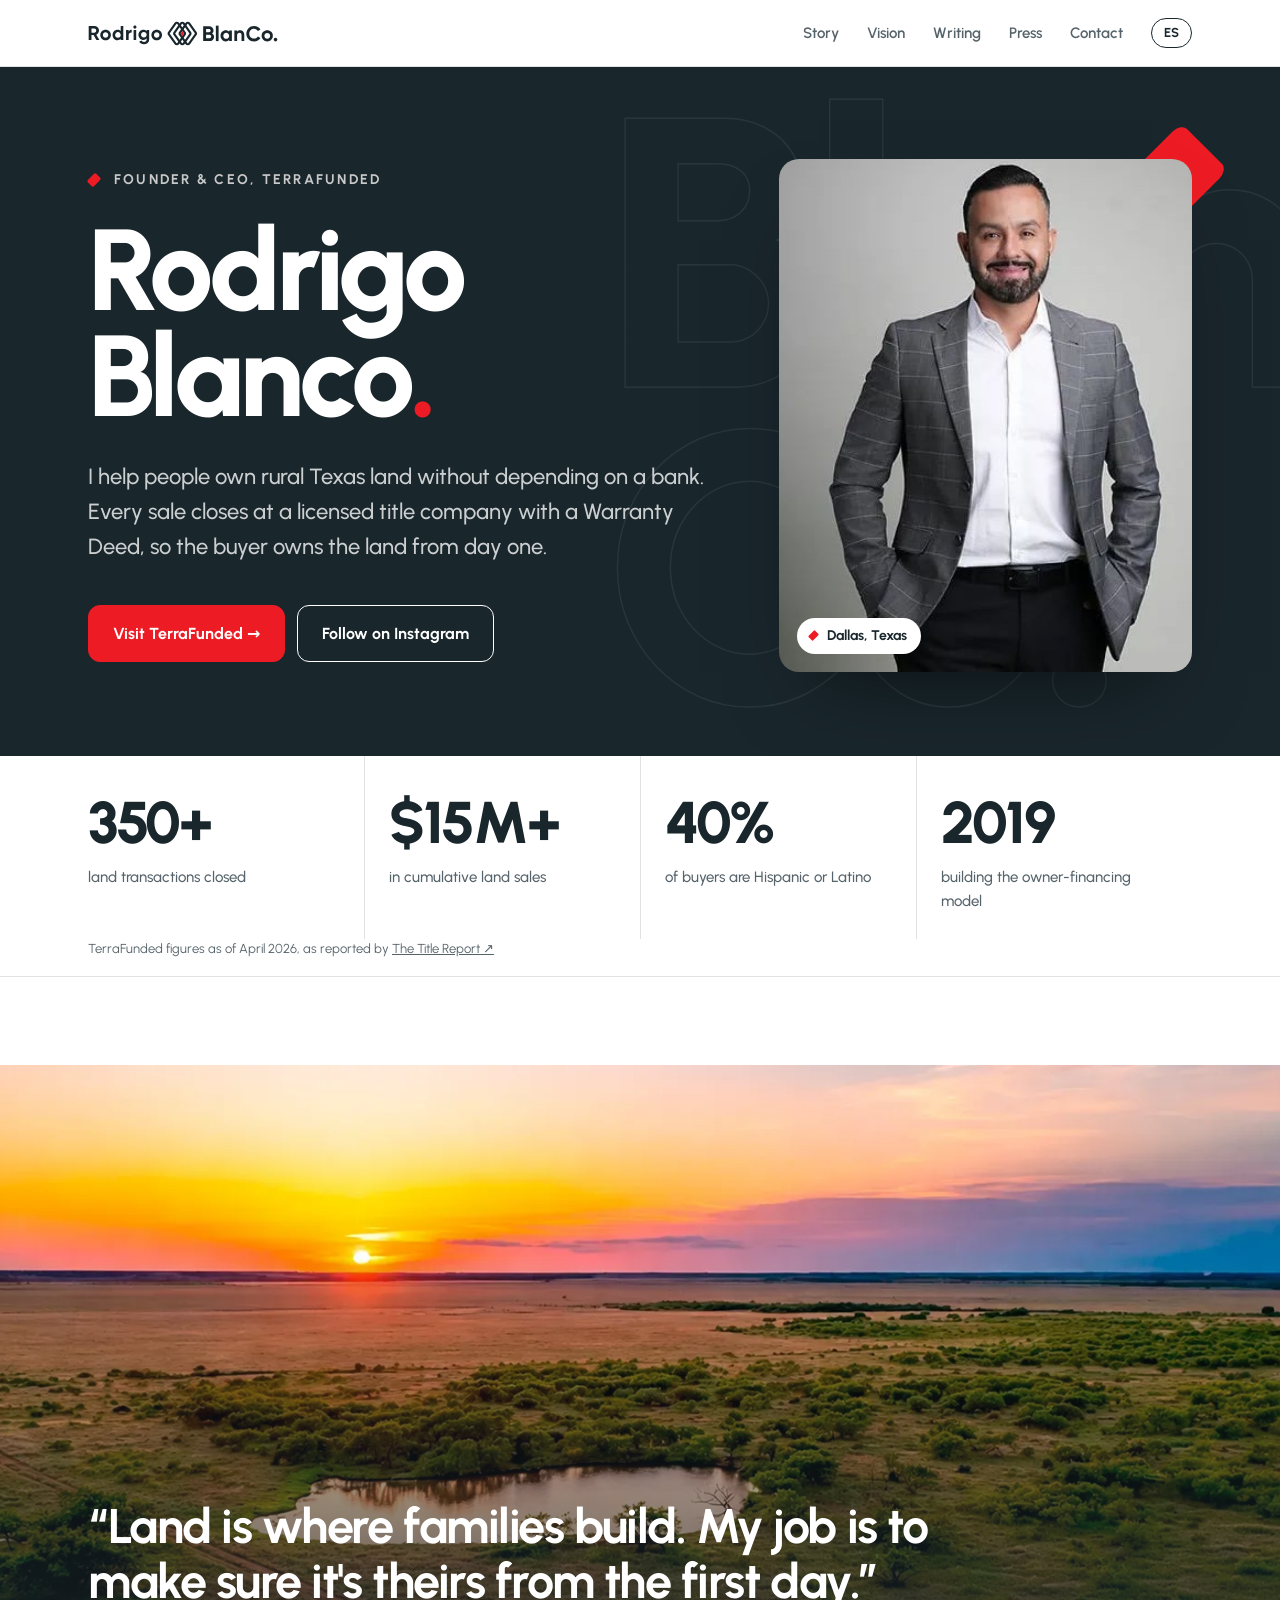
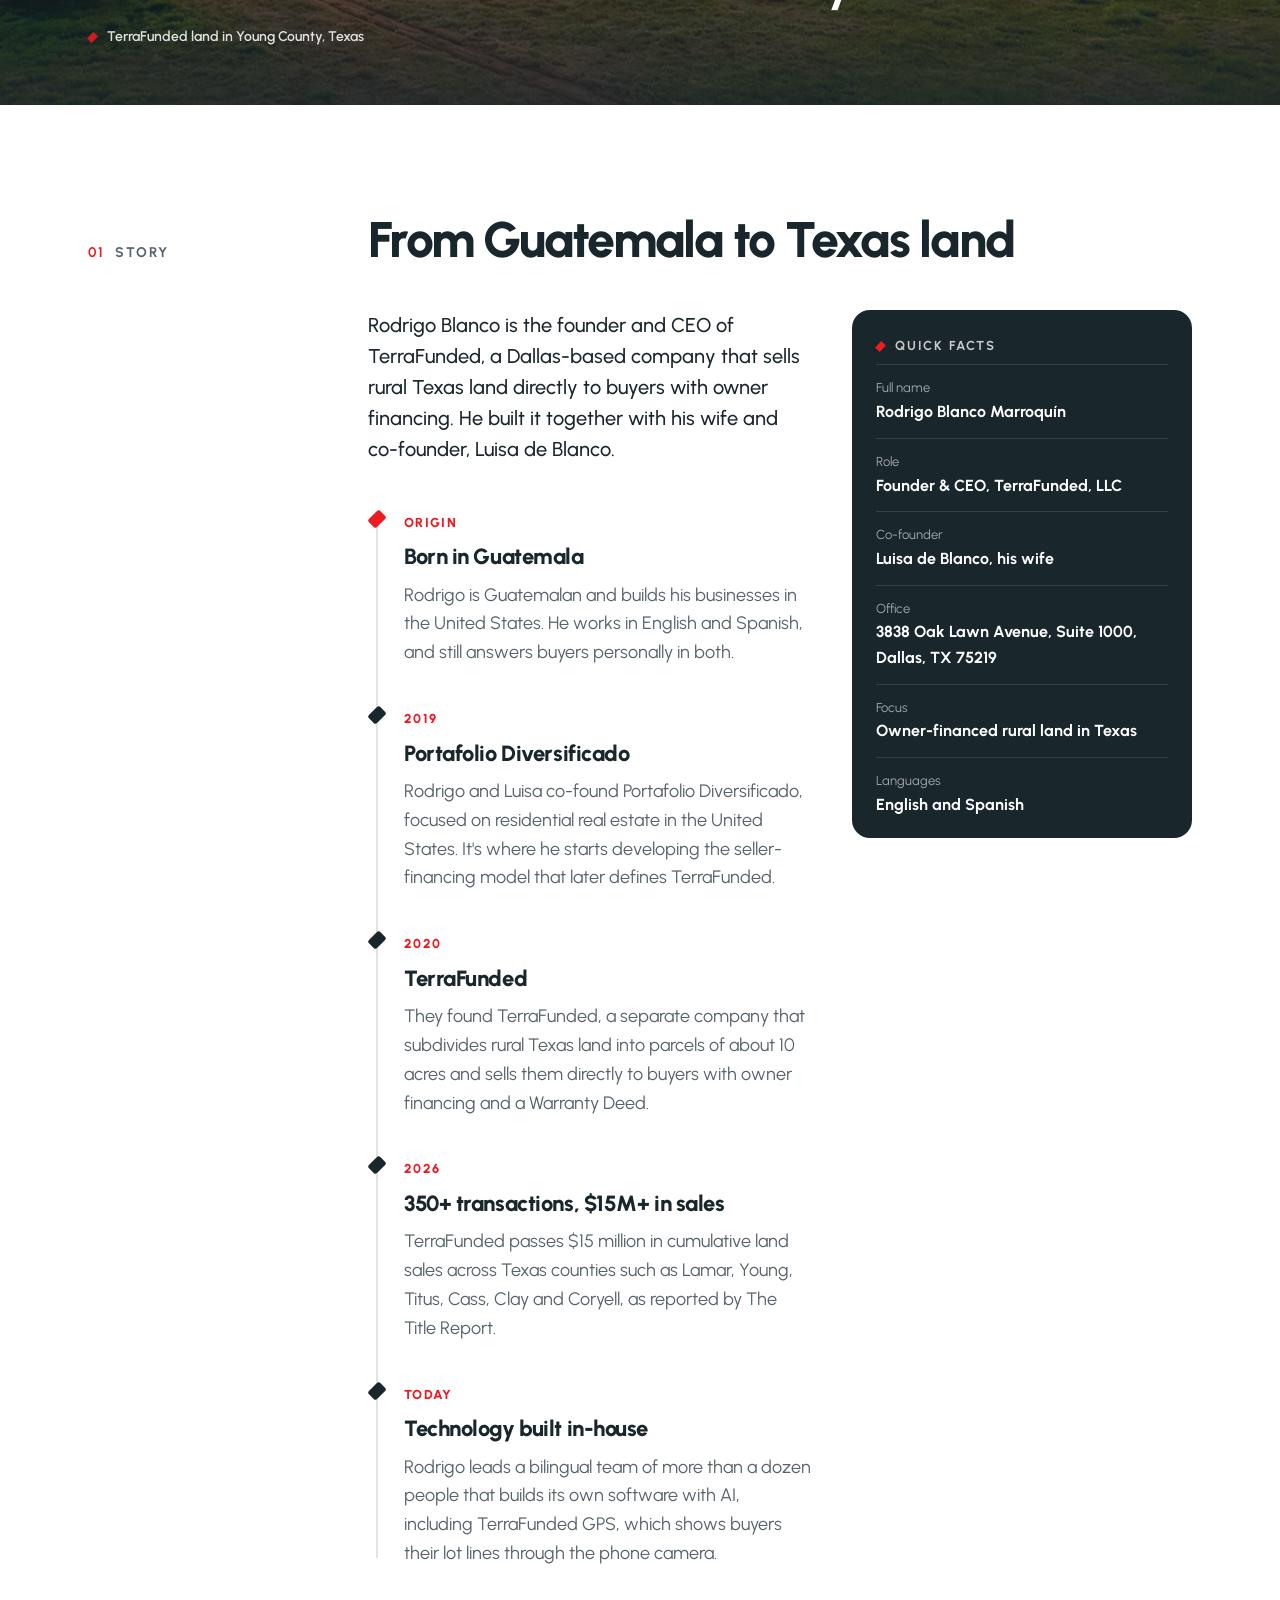
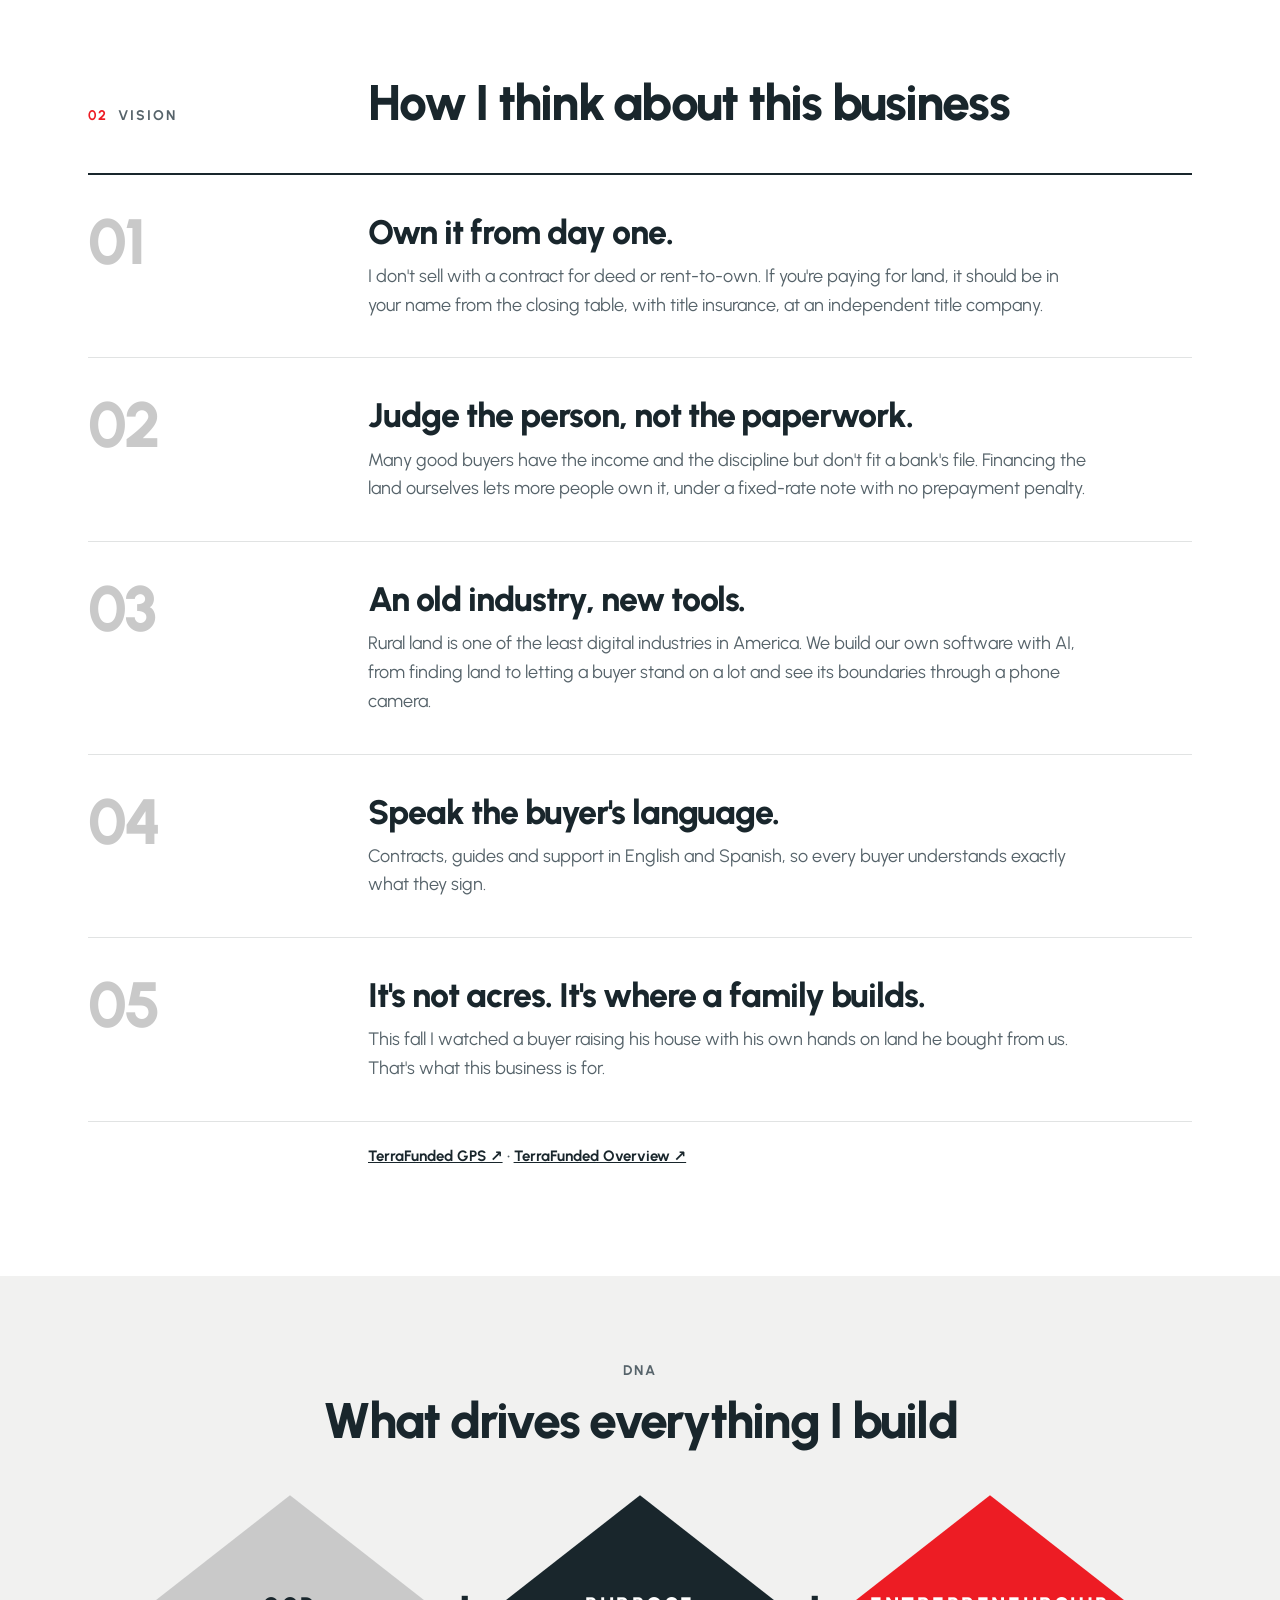
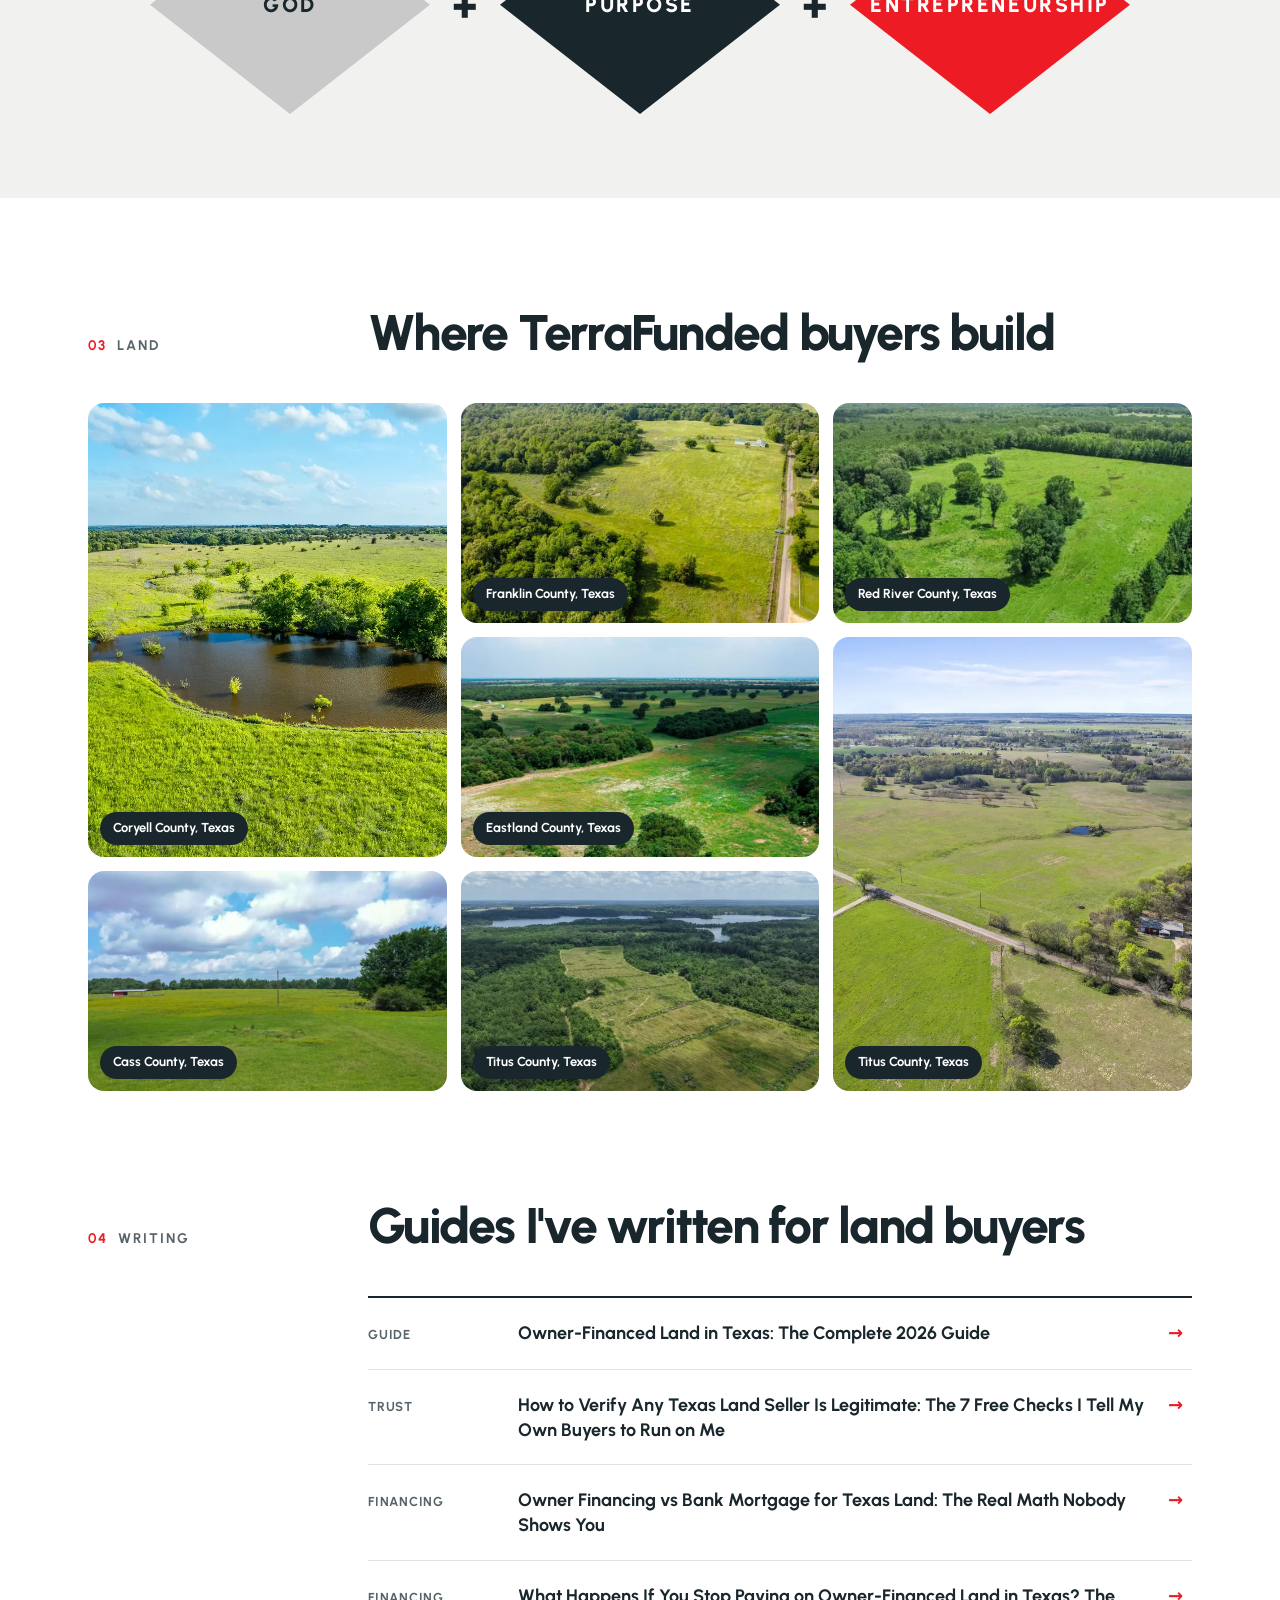
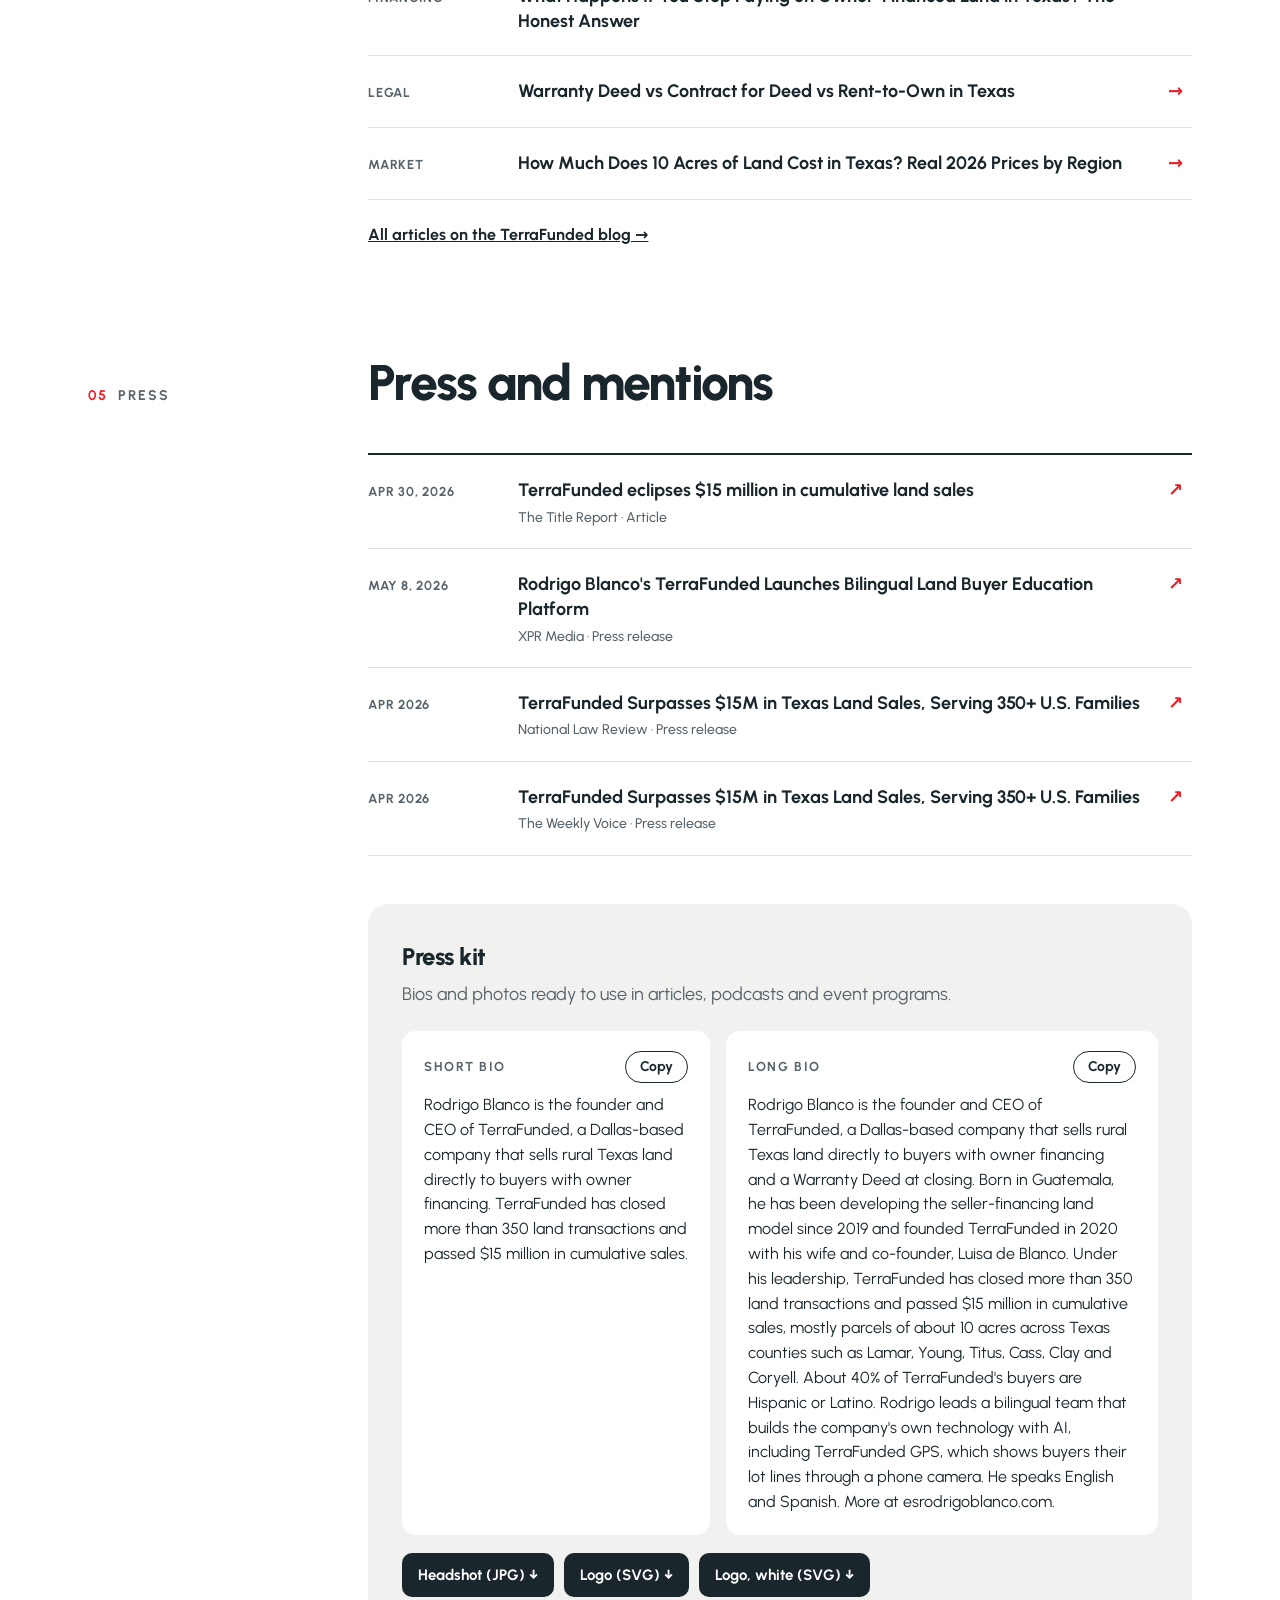
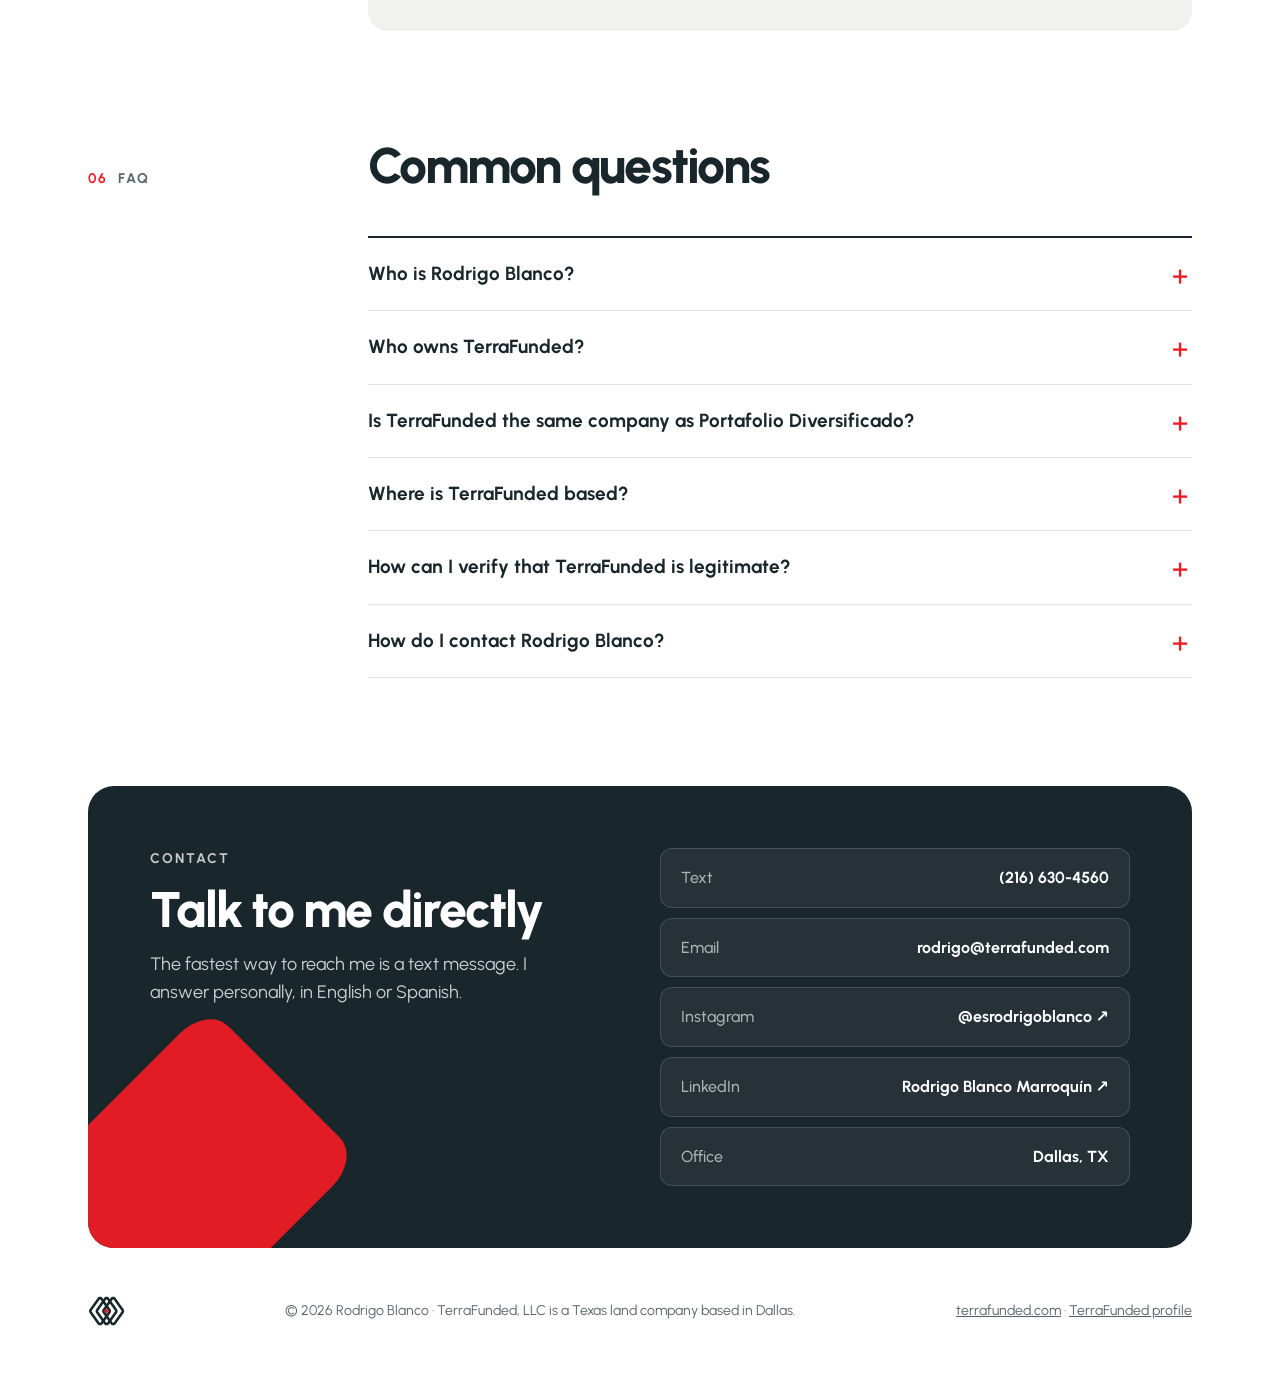
==== commit 2b42e4a7: "feat: press kit, richer schema, app icons and search engine verification Press kit with short/long b" ====
--- a/index.html
+++ b/index.html
@@ -25,9 +25,18 @@
 <meta property="og:image" content="https://esrodrigoblanco.com/og-rodrigo-blanco.jpg">
 <meta property="og:image:width" content="1200">
 <meta property="og:image:height" content="630">
+<meta property="og:image:alt" content="Rodrigo Blanco, Founder &amp; CEO, TerraFunded">
 <meta property="og:locale" content="en_US">
+<meta property="og:locale:alternate" content="es_US">
 <meta name="twitter:card" content="summary_large_image">
+<meta name="twitter:title" content="Rodrigo Blanco | Founder &amp; CEO of TerraFunded">
+<meta name="twitter:description" content="Rodrigo Blanco is the founder and CEO of TerraFunded, a Dallas company that sells rural Texas land directly to buyers with owner financing. 350+ land transactions and $15M+ in sales.">
+<meta name="twitter:image" content="https://esrodrigoblanco.com/og-rodrigo-blanco.jpg">
+<meta name="msvalidate.01" content="620472A22B0CA1581D997D4E8FBC1A9F">
+<meta name="google-site-verification" content="-E_RcX_S4mlRN3WIIyLujaK6M_BnNBOgAqA6BPch5Zo">
 <link rel="icon" href="/favicon.svg" type="image/svg+xml">
+<link rel="icon" href="/favicon-48.png" sizes="48x48" type="image/png">
+<link rel="apple-touch-icon" href="/apple-touch-icon.png">
 <link rel="preload" href="/fonts/urbanist-latin-800-normal.woff2" as="font" type="font/woff2" crossorigin>
 <style>/* Rodrigo BlanCo. personal brand (Wonder Studio manual):
    slate #19262C, red #ED1C24, light gray #C9C9C9, white.
@@ -174,6 +183,21 @@
 .rows .arr{color:var(--red);font-weight:800;transition:transform .15s}
 .more{display:inline-block;margin:22px 0 0 280px;font-weight:700;font-size:16px}
 
+/* press kit */
+.kit{margin:48px 0 0 280px;background:var(--tint);border-radius:20px;padding:34px}
+.kit-head h3{font-size:24px;font-weight:800;letter-spacing:-.02em}
+.kit-head p{color:var(--soft);margin-top:4px}
+.bios{display:grid;grid-template-columns:1fr 1.4fr;gap:16px;margin-top:22px}
+.bio{background:#fff;border-radius:14px;padding:20px 22px}
+.bio-top{display:flex;justify-content:space-between;align-items:center;margin-bottom:10px}
+.bio-top b{font-size:13px;letter-spacing:.12em;text-transform:uppercase;color:var(--soft)}
+.bio button{font:inherit;font-size:14px;font-weight:700;border:1.5px solid var(--ink);background:#fff;color:var(--ink);border-radius:999px;padding:4px 14px;cursor:pointer}
+.bio button:hover{background:var(--ink);color:#fff}
+.bio p{font-size:16px;line-height:1.55}
+.dl{display:flex;flex-wrap:wrap;gap:10px;margin-top:18px}
+.dl a{font-size:15px;font-weight:700;text-decoration:none;background:var(--ink);color:#fff;border-radius:10px;padding:10px 16px}
+.dl a:hover{background:var(--red)}
+
 /* faq */
 .faq{margin-left:280px}
 details{border-bottom:1px solid var(--line)}
@@ -204,7 +228,8 @@
  .story{grid-template-columns:1fr}
  .story>div,.story .facts{grid-column:auto}
  dl.facts{position:static}
- .rows,.faq{margin-left:0}
+ .rows,.faq,.kit{margin-left:0}
+ .bios{grid-template-columns:1fr}
  .more,.techl{margin-left:0}
  .vision li{grid-template-columns:90px 1fr;gap:20px}
  .vn{font-size:44px}
@@ -323,10 +348,70 @@
     "en",
     "es"
    ],
+   "nationality": {
+    "@type": "Country",
+    "name": "Guatemala"
+   },
+   "subjectOf": [
+    {
+     "@type": "NewsArticle",
+     "headline": "TerraFunded eclipses $15 million in cumulative land sales",
+     "url": "https://www.thetitlereport.com/TTR/Articles/97176.aspx",
+     "publisher": {
+      "@type": "Organization",
+      "name": "The Title Report"
+     }
+    },
+    {
+     "@type": "Article",
+     "headline": "Rodrigo Blanco's TerraFunded Launches Bilingual Land Buyer Education Platform",
+     "url": "https://xpr.media/?p=788051",
+     "publisher": {
+      "@type": "Organization",
+      "name": "XPR Media"
+     }
+    },
+    {
+     "@type": "Article",
+     "headline": "TerraFunded Surpasses $15M in Texas Land Sales, Serving 350+ U.S. Families",
+     "url": "https://natlawreview.com/press-releases/terrafunded-surpasses-15m-texas-land-sales-serving-350-us-families",
+     "publisher": {
+      "@type": "Organization",
+      "name": "National Law Review"
+     }
+    },
+    {
+     "@type": "Article",
+     "headline": "TerraFunded Surpasses $15M in Texas Land Sales, Serving 350+ U.S. Families",
+     "url": "https://weeklyvoice.com/terrafunded-surpasses-15m-in-texas-land-sales-serving-350-u-s-families/",
+     "publisher": {
+      "@type": "Organization",
+      "name": "The Weekly Voice"
+     }
+    }
+   ],
    "sameAs": [
     "https://terrafunded.com/authors/rodrigo-blanco",
     "https://www.linkedin.com/in/rodrigoblancomarroquin/",
     "https://www.instagram.com/esrodrigoblanco/"
+   ]
+  },
+  {
+   "@type": "Organization",
+   "@id": "https://terrafunded.com/#organization",
+   "name": "TerraFunded",
+   "legalName": "TerraFunded, LLC",
+   "url": "https://terrafunded.com",
+   "foundingDate": "2020",
+   "founder": [
+    {
+     "@id": "https://esrodrigoblanco.com/#person"
+    },
+    {
+     "@type": "Person",
+     "@id": "https://terrafunded.com/about-us/luisa-de-blanco#person",
+     "name": "Luisa de Blanco"
+    }
    ]
   },
   {
@@ -444,6 +529,14 @@
 <section class="block" id="press"><div class="wrap">
  <div class="head"><p class="k"><em>05</em>Press</p><h2>Press and mentions</h2></div>
  <ul class="rows"><li><a href="https://www.thetitlereport.com/TTR/Articles/97176.aspx" rel="noopener"><span class=tag>Apr 30, 2026</span><span class=t>TerraFunded eclipses $15 million in cumulative land sales<small>The Title Report · Article</small></span><span class=arr>↗</span></a></li><li><a href="https://xpr.media/?p=788051" rel="noopener"><span class=tag>May 8, 2026</span><span class=t>Rodrigo Blanco&#x27;s TerraFunded Launches Bilingual Land Buyer Education Platform<small>XPR Media · Press release</small></span><span class=arr>↗</span></a></li><li><a href="https://natlawreview.com/press-releases/terrafunded-surpasses-15m-texas-land-sales-serving-350-us-families" rel="noopener"><span class=tag>Apr 2026</span><span class=t>TerraFunded Surpasses $15M in Texas Land Sales, Serving 350+ U.S. Families<small>National Law Review · Press release</small></span><span class=arr>↗</span></a></li><li><a href="https://weeklyvoice.com/terrafunded-surpasses-15m-in-texas-land-sales-serving-350-u-s-families/" rel="noopener"><span class=tag>Apr 2026</span><span class=t>TerraFunded Surpasses $15M in Texas Land Sales, Serving 350+ U.S. Families<small>The Weekly Voice · Press release</small></span><span class=arr>↗</span></a></li></ul>
+ <div class="kit" id="press-kit">
+  <div class="kit-head"><h3>Press kit</h3><p>Bios and photos ready to use in articles, podcasts and event programs.</p></div>
+  <div class="bios">
+   <div class="bio"><div class="bio-top"><b>Short bio</b><button type="button" data-copy="bs" data-done="Copied">Copy</button></div><p id="bs">Rodrigo Blanco is the founder and CEO of TerraFunded, a Dallas-based company that sells rural Texas land directly to buyers with owner financing. TerraFunded has closed more than 350 land transactions and passed $15 million in cumulative sales.</p></div>
+   <div class="bio"><div class="bio-top"><b>Long bio</b><button type="button" data-copy="bl" data-done="Copied">Copy</button></div><p id="bl">Rodrigo Blanco is the founder and CEO of TerraFunded, a Dallas-based company that sells rural Texas land directly to buyers with owner financing and a Warranty Deed at closing. Born in Guatemala, he has been developing the seller-financing land model since 2019 and founded TerraFunded in 2020 with his wife and co-founder, Luisa de Blanco. Under his leadership, TerraFunded has closed more than 350 land transactions and passed $15 million in cumulative sales, mostly parcels of about 10 acres across Texas counties such as Lamar, Young, Titus, Cass, Clay and Coryell. About 40% of TerraFunded&#x27;s buyers are Hispanic or Latino. Rodrigo leads a bilingual team that builds the company&#x27;s own technology with AI, including TerraFunded GPS, which shows buyers their lot lines through a phone camera. He speaks English and Spanish. More at esrodrigoblanco.com.</p></div>
+  </div>
+  <div class="dl"><a href="/rodrigo-blanco.jpg" download>Headshot (JPG) ↓</a><a href="/brand/logo-dark.svg" download>Logo (SVG) ↓</a><a href="/brand/logo-white.svg" download>Logo, white (SVG) ↓</a></div>
+ </div>
 </div></section>
 
 <section class="block" id="faq"><div class="wrap">
@@ -468,6 +561,11 @@
  <span><a href="https://terrafunded.com" rel="noopener">terrafunded.com</a> · <a href="https://terrafunded.com/authors/rodrigo-blanco" rel="me noopener">TerraFunded profile</a></span>
 </div></footer>
 <script>
+document.querySelectorAll('[data-copy]').forEach(function(b){b.addEventListener('click',function(){
+ var t=document.getElementById(b.dataset.copy).textContent,l=b.textContent;
+ var done=function(){b.textContent=b.dataset.done;setTimeout(function(){b.textContent=l},1600)};
+ try{navigator.clipboard.writeText(t).then(done,function(){})}catch(e){}
+})});
 (function(){
  var els=document.querySelectorAll('.rv');
  if(!('IntersectionObserver' in window)){els.forEach(function(x){x.classList.add('in')});return}
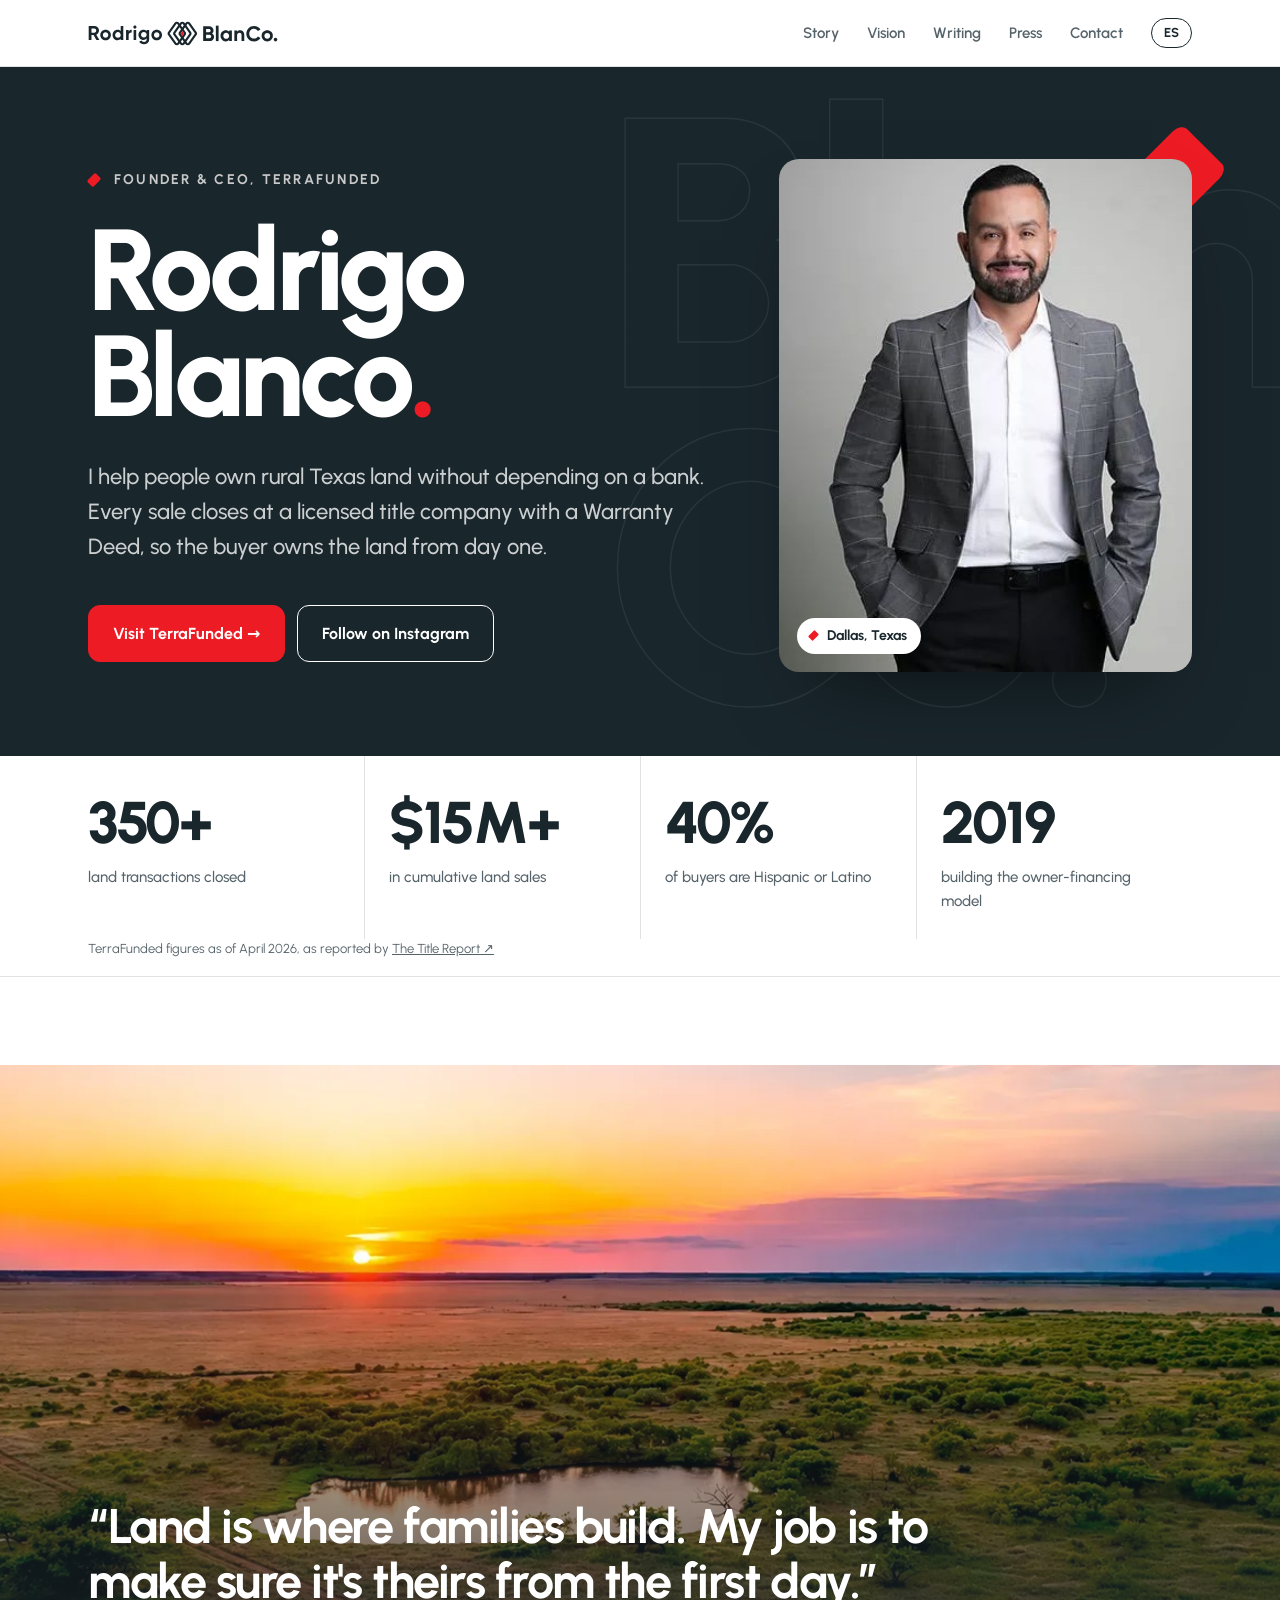
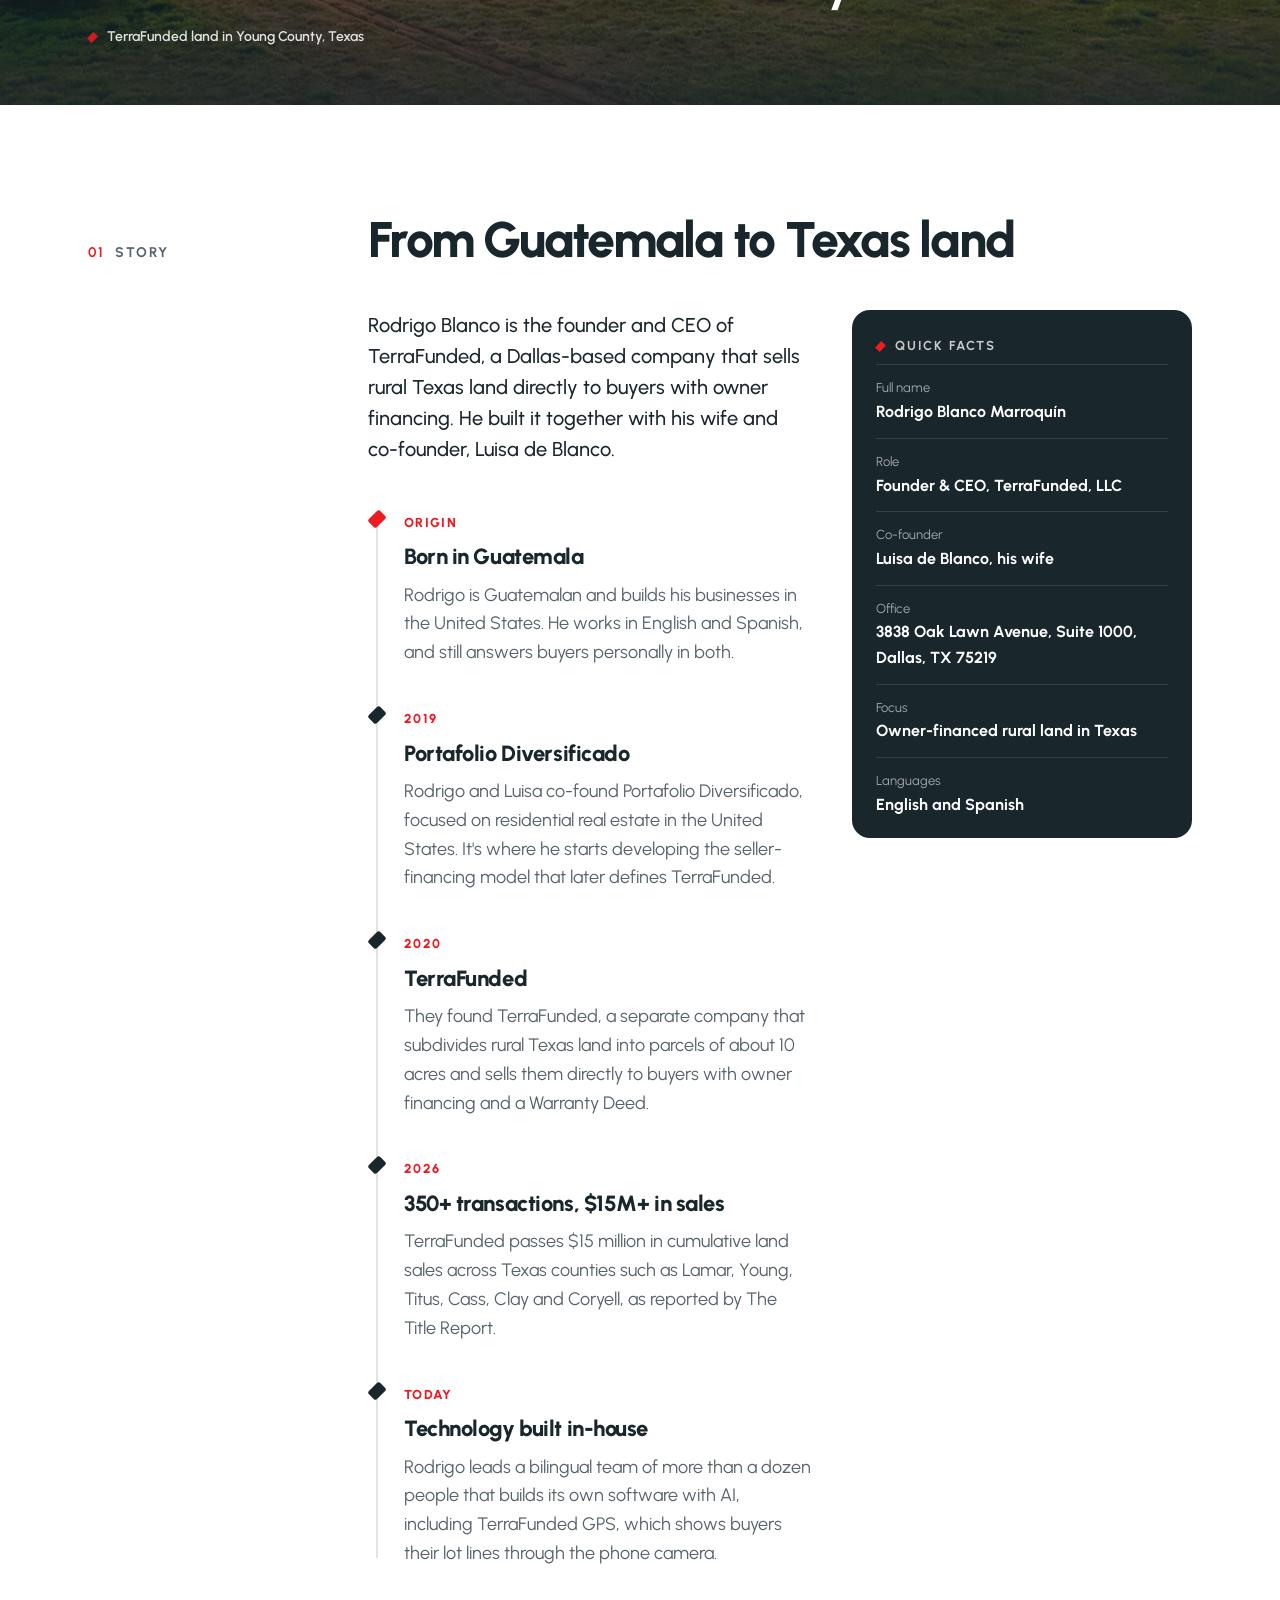
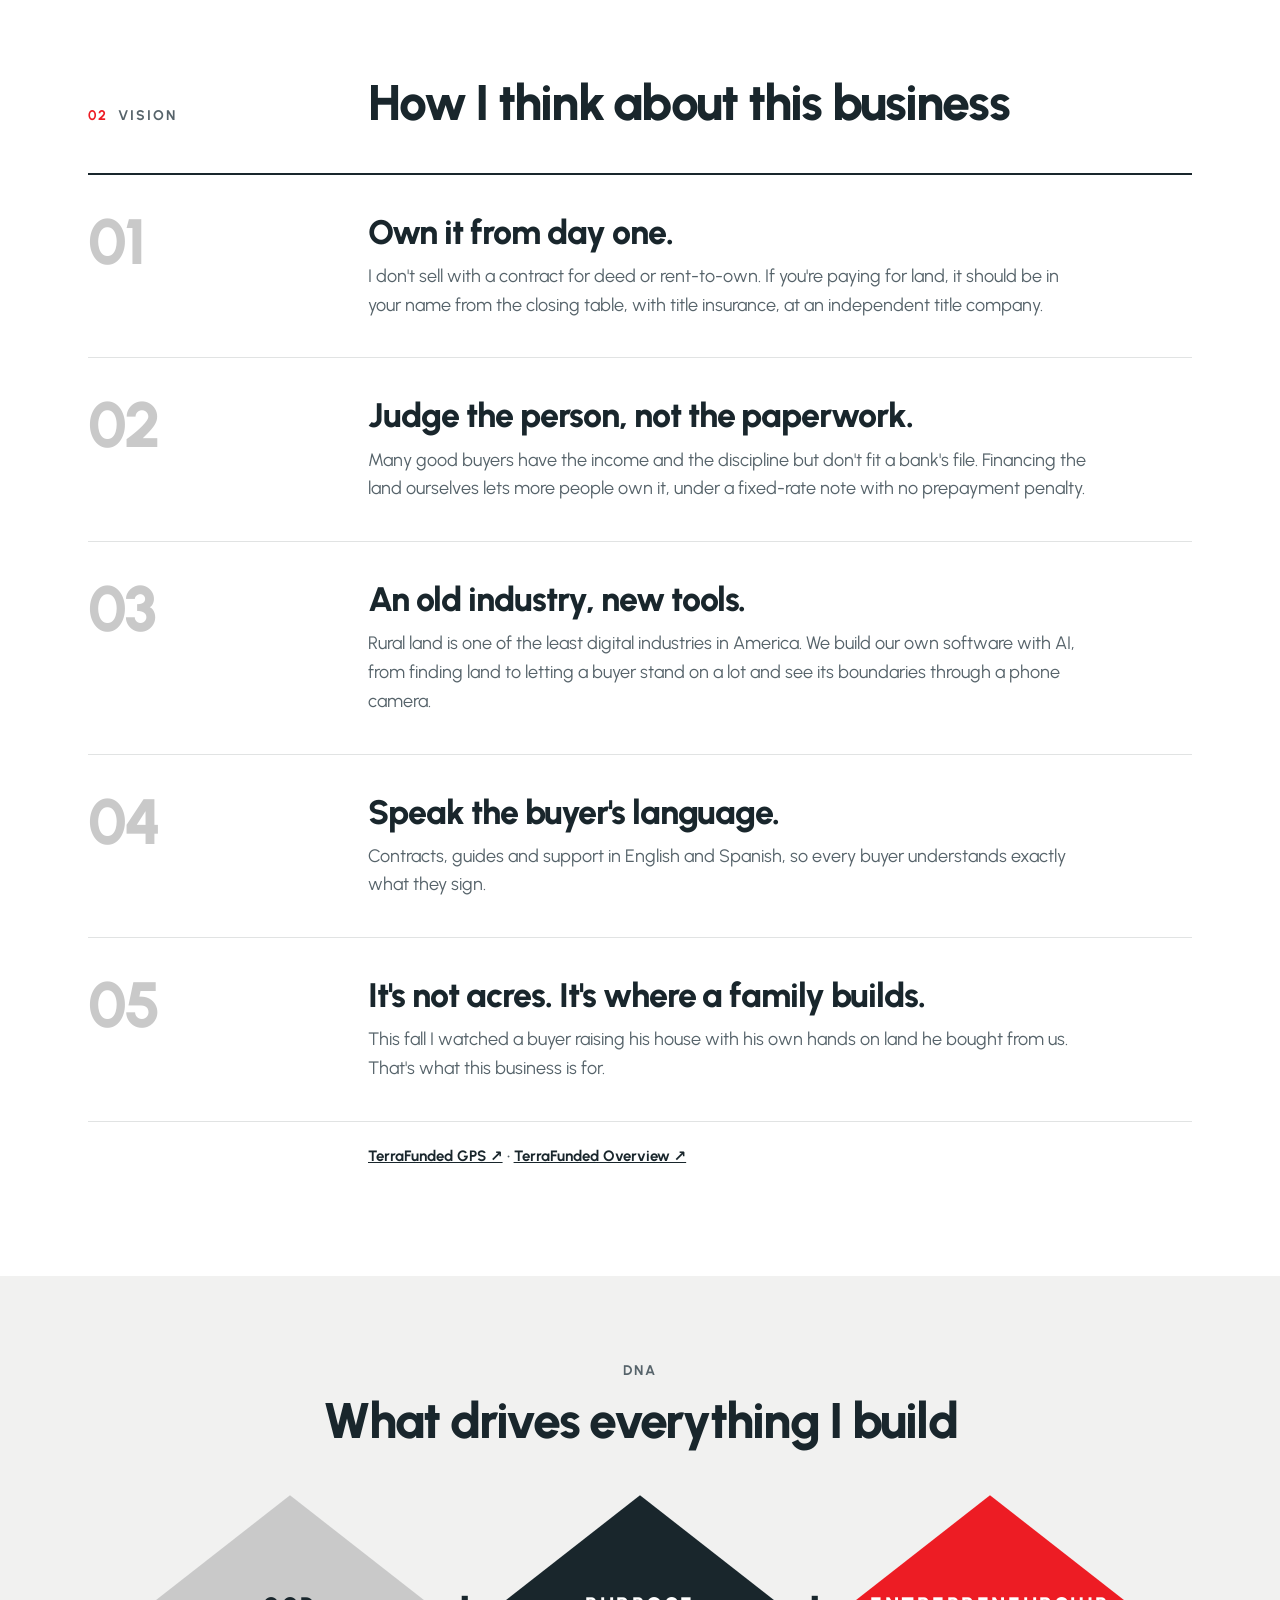
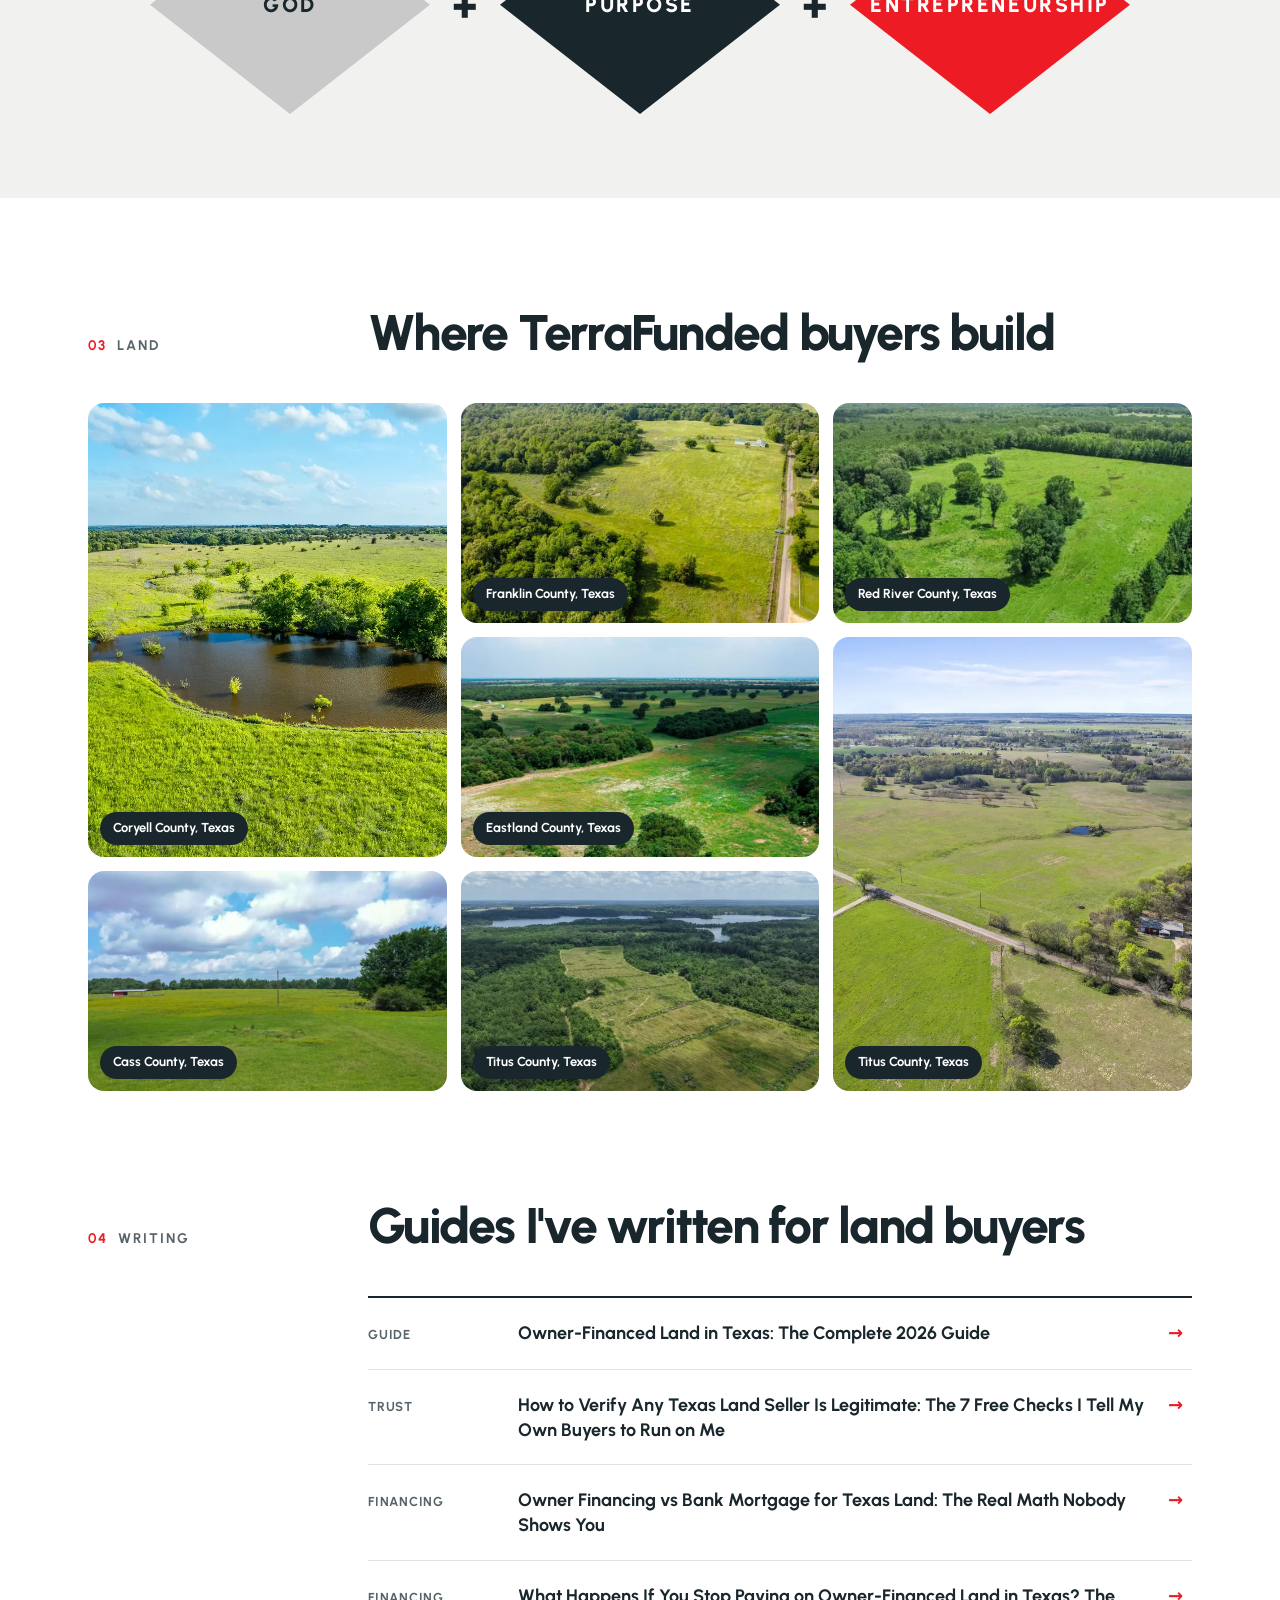
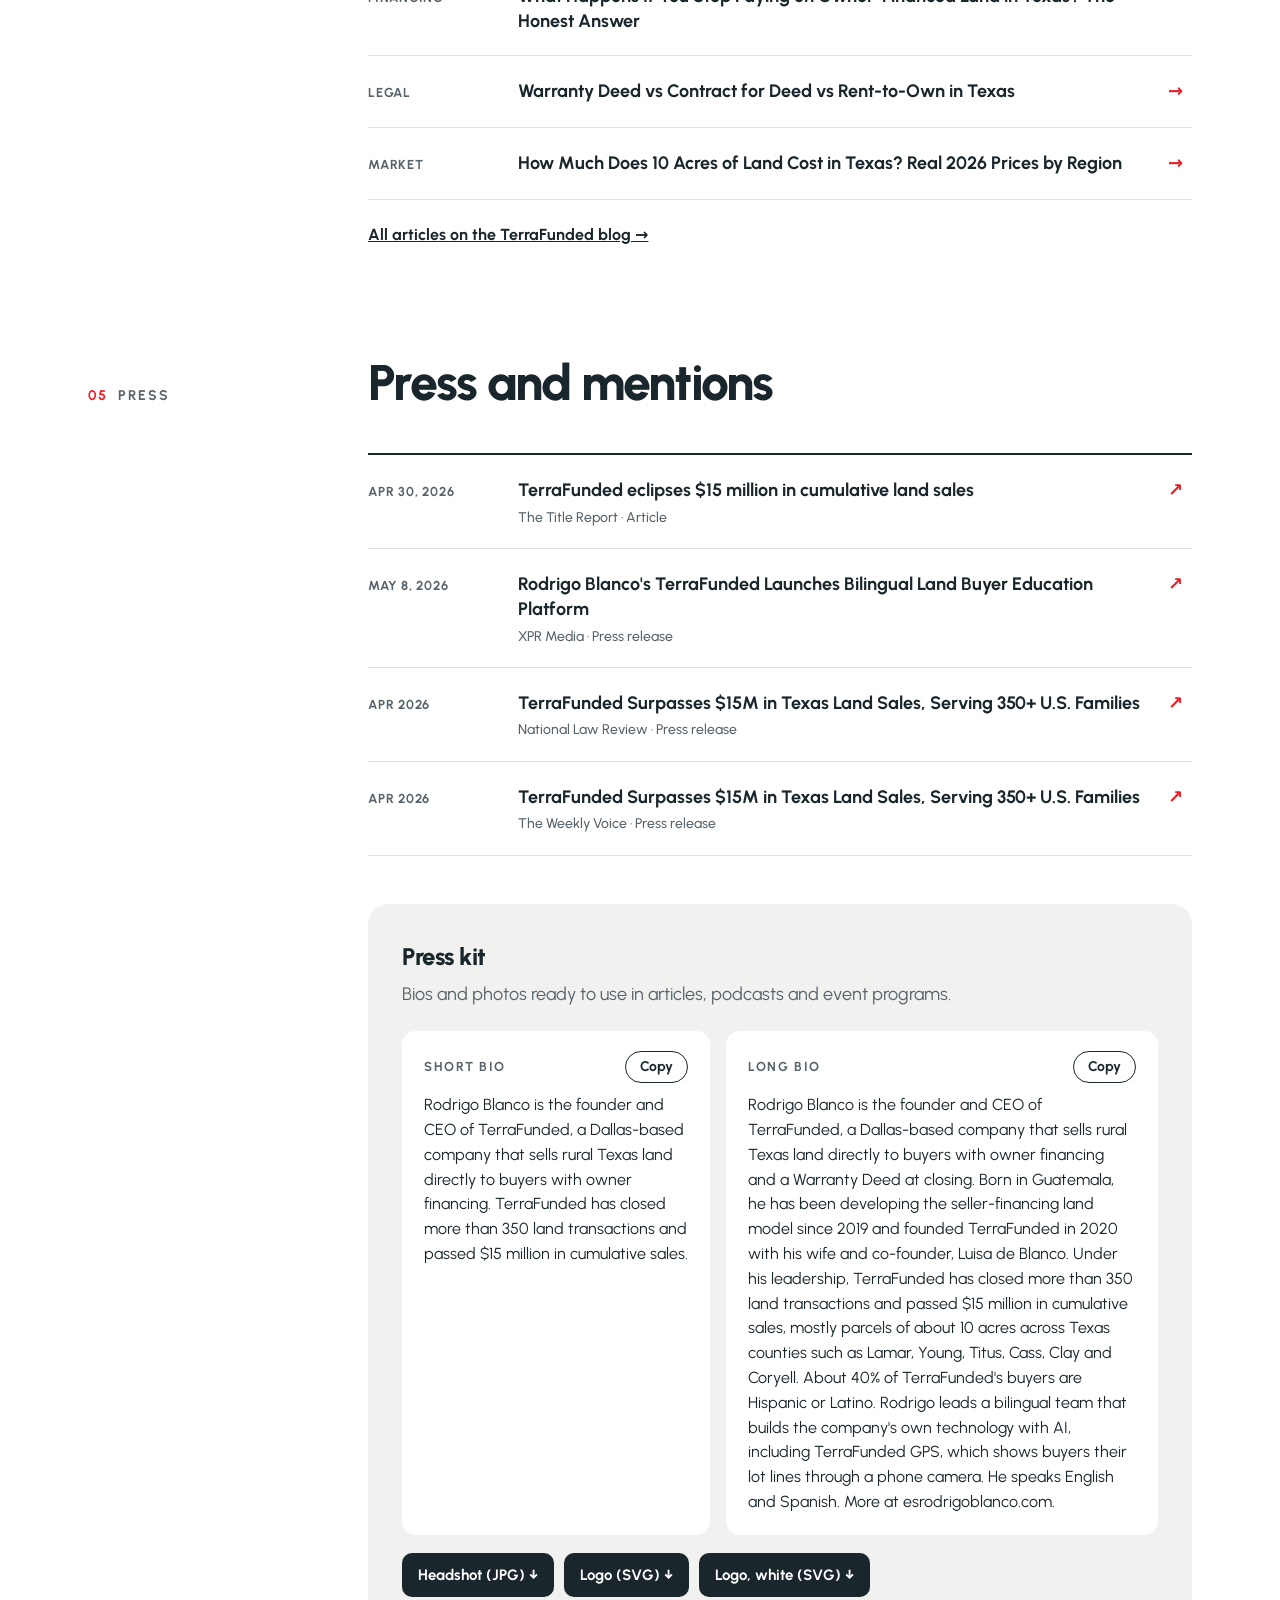
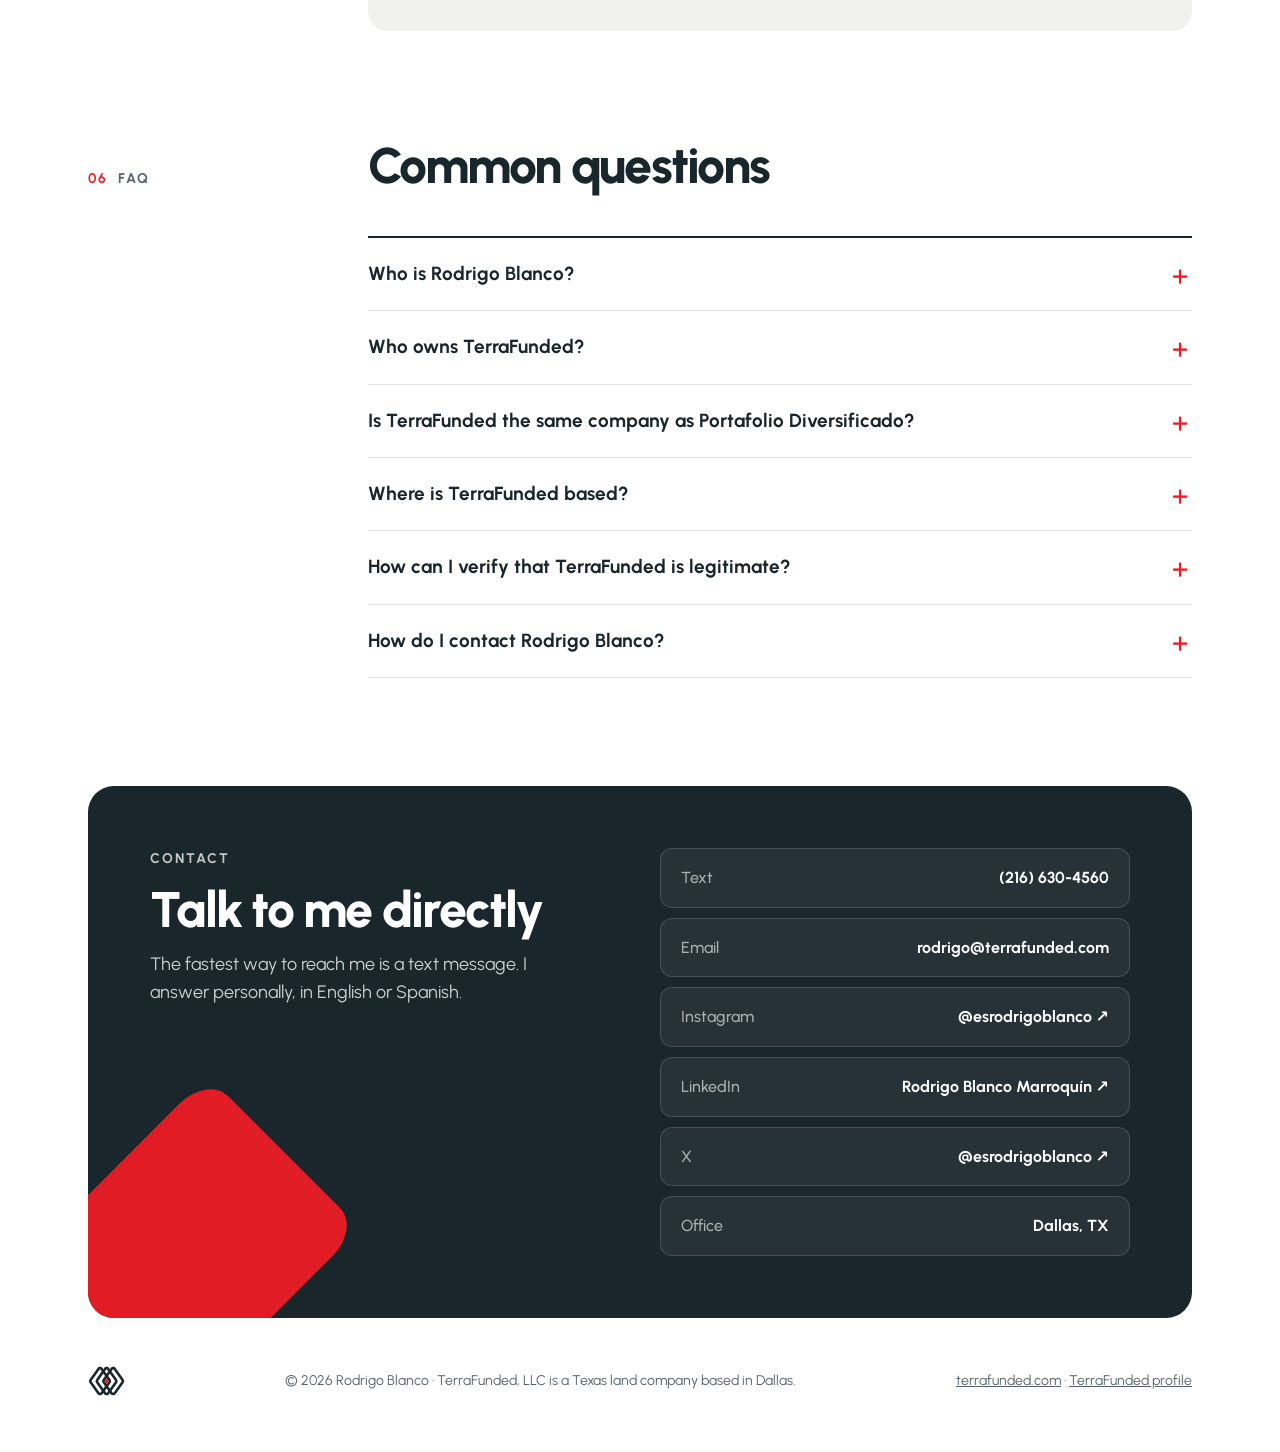
==== commit 31054678: "feat: add X profile to sameAs, rel=me, contact links and llms.txt Co-Authored-By: Claude Fable 5.2 <" ====
--- a/index.html
+++ b/index.html
@@ -11,6 +11,7 @@
 <link rel="alternate" hreflang="x-default" href="https://esrodrigoblanco.com/">
 <link rel="me" href="https://www.linkedin.com/in/rodrigoblancomarroquin/">
 <link rel="me" href="https://www.instagram.com/esrodrigoblanco/">
+<link rel="me" href="https://x.com/esrodrigoblanco">
 <link rel="me" href="https://terrafunded.com/authors/rodrigo-blanco">
 <meta name="author" content="Rodrigo Blanco">
 <meta name="robots" content="index, follow, max-image-preview:large">
@@ -29,6 +30,8 @@
 <meta property="og:locale" content="en_US">
 <meta property="og:locale:alternate" content="es_US">
 <meta name="twitter:card" content="summary_large_image">
+<meta name="twitter:site" content="@esrodrigoblanco">
+<meta name="twitter:creator" content="@esrodrigoblanco">
 <meta name="twitter:title" content="Rodrigo Blanco | Founder &amp; CEO of TerraFunded">
 <meta name="twitter:description" content="Rodrigo Blanco is the founder and CEO of TerraFunded, a Dallas company that sells rural Texas land directly to buyers with owner financing. 350+ land transactions and $15M+ in sales.">
 <meta name="twitter:image" content="https://esrodrigoblanco.com/og-rodrigo-blanco.jpg">
@@ -393,7 +396,8 @@
    "sameAs": [
     "https://terrafunded.com/authors/rodrigo-blanco",
     "https://www.linkedin.com/in/rodrigoblancomarroquin/",
-    "https://www.instagram.com/esrodrigoblanco/"
+    "https://www.instagram.com/esrodrigoblanco/",
+    "https://x.com/esrodrigoblanco"
    ]
   },
   {
@@ -551,6 +555,7 @@
   <a href="mailto:rodrigo@terrafunded.com"><span>Email</span>rodrigo@terrafunded.com</a>
   <a href="https://www.instagram.com/esrodrigoblanco/" rel="me noopener"><span>Instagram</span>@esrodrigoblanco ↗</a>
   <a href="https://www.linkedin.com/in/rodrigoblancomarroquin/" rel="me noopener"><span>LinkedIn</span>Rodrigo Blanco Marroquín ↗</a>
+  <a href="https://x.com/esrodrigoblanco" rel="me noopener"><span>X</span>@esrodrigoblanco ↗</a>
   <div><span>Office</span>Dallas, TX</div>
  </div>
 </div></div>
